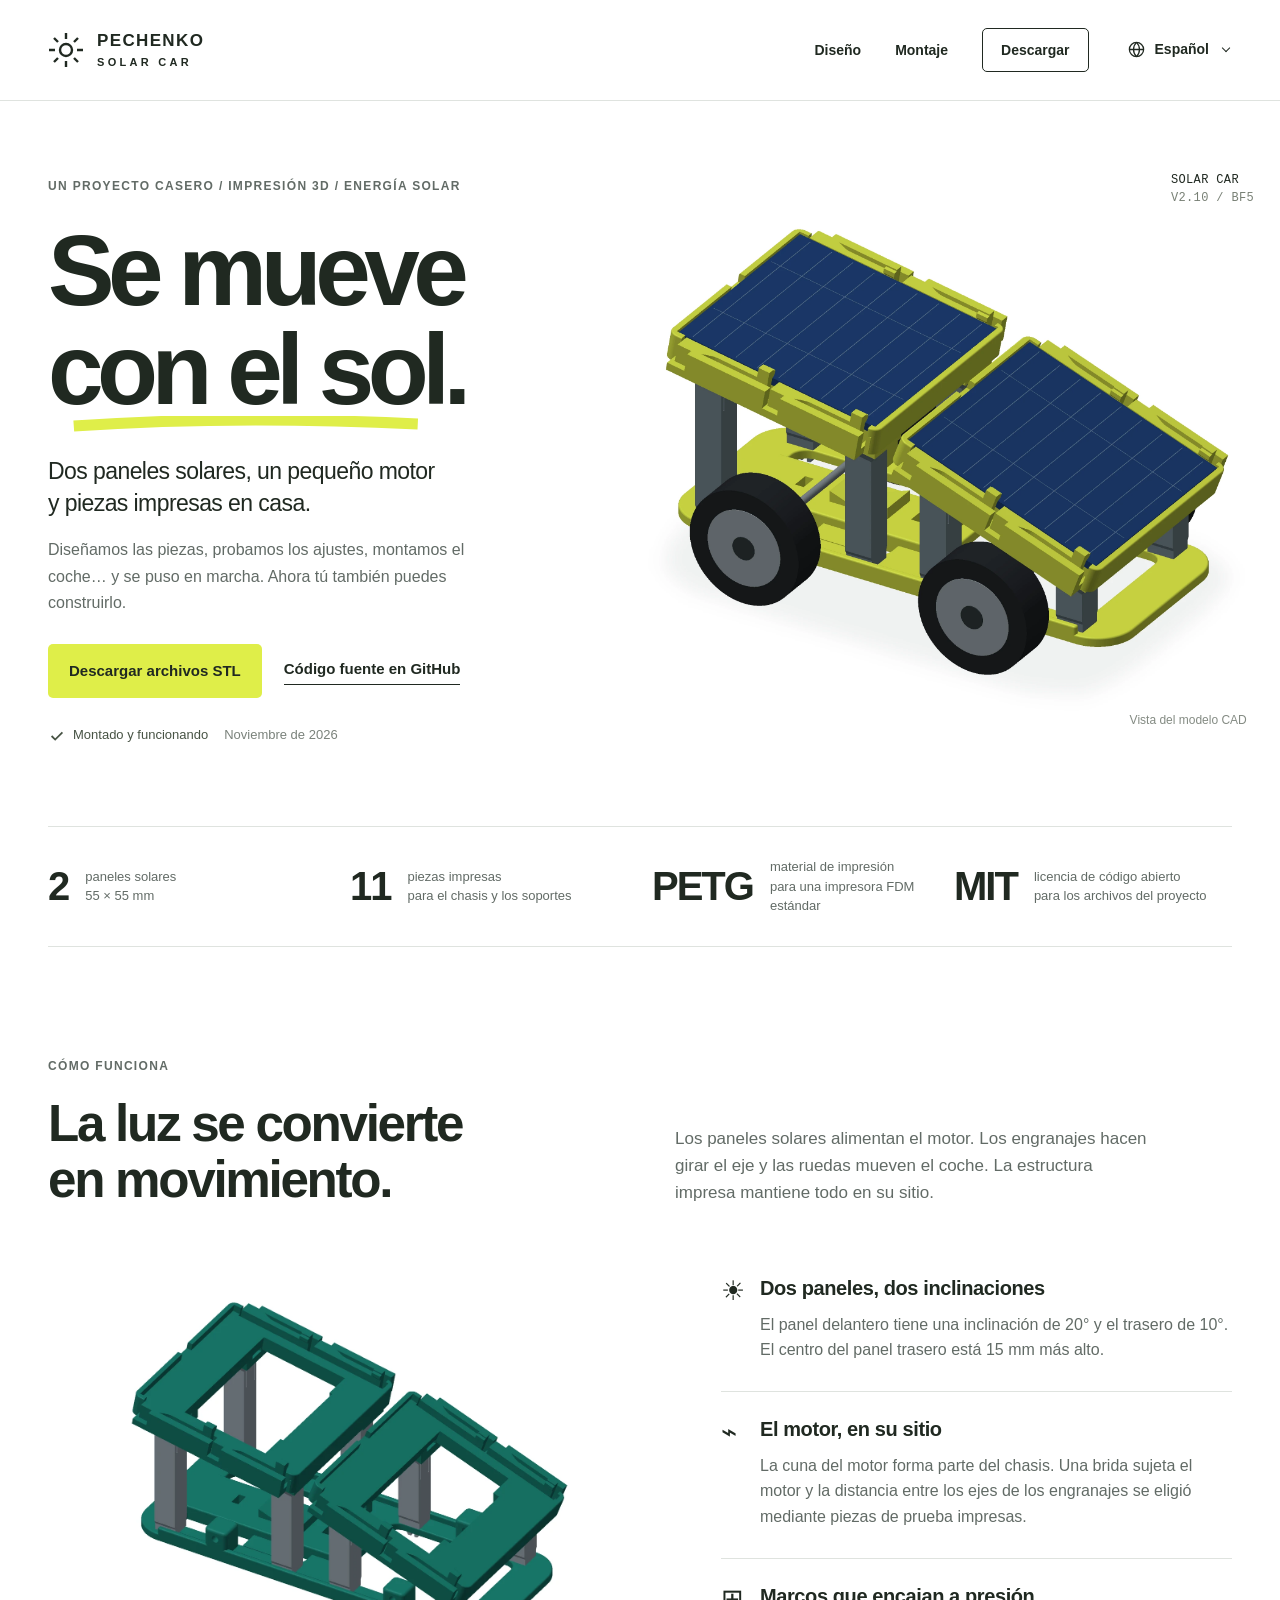
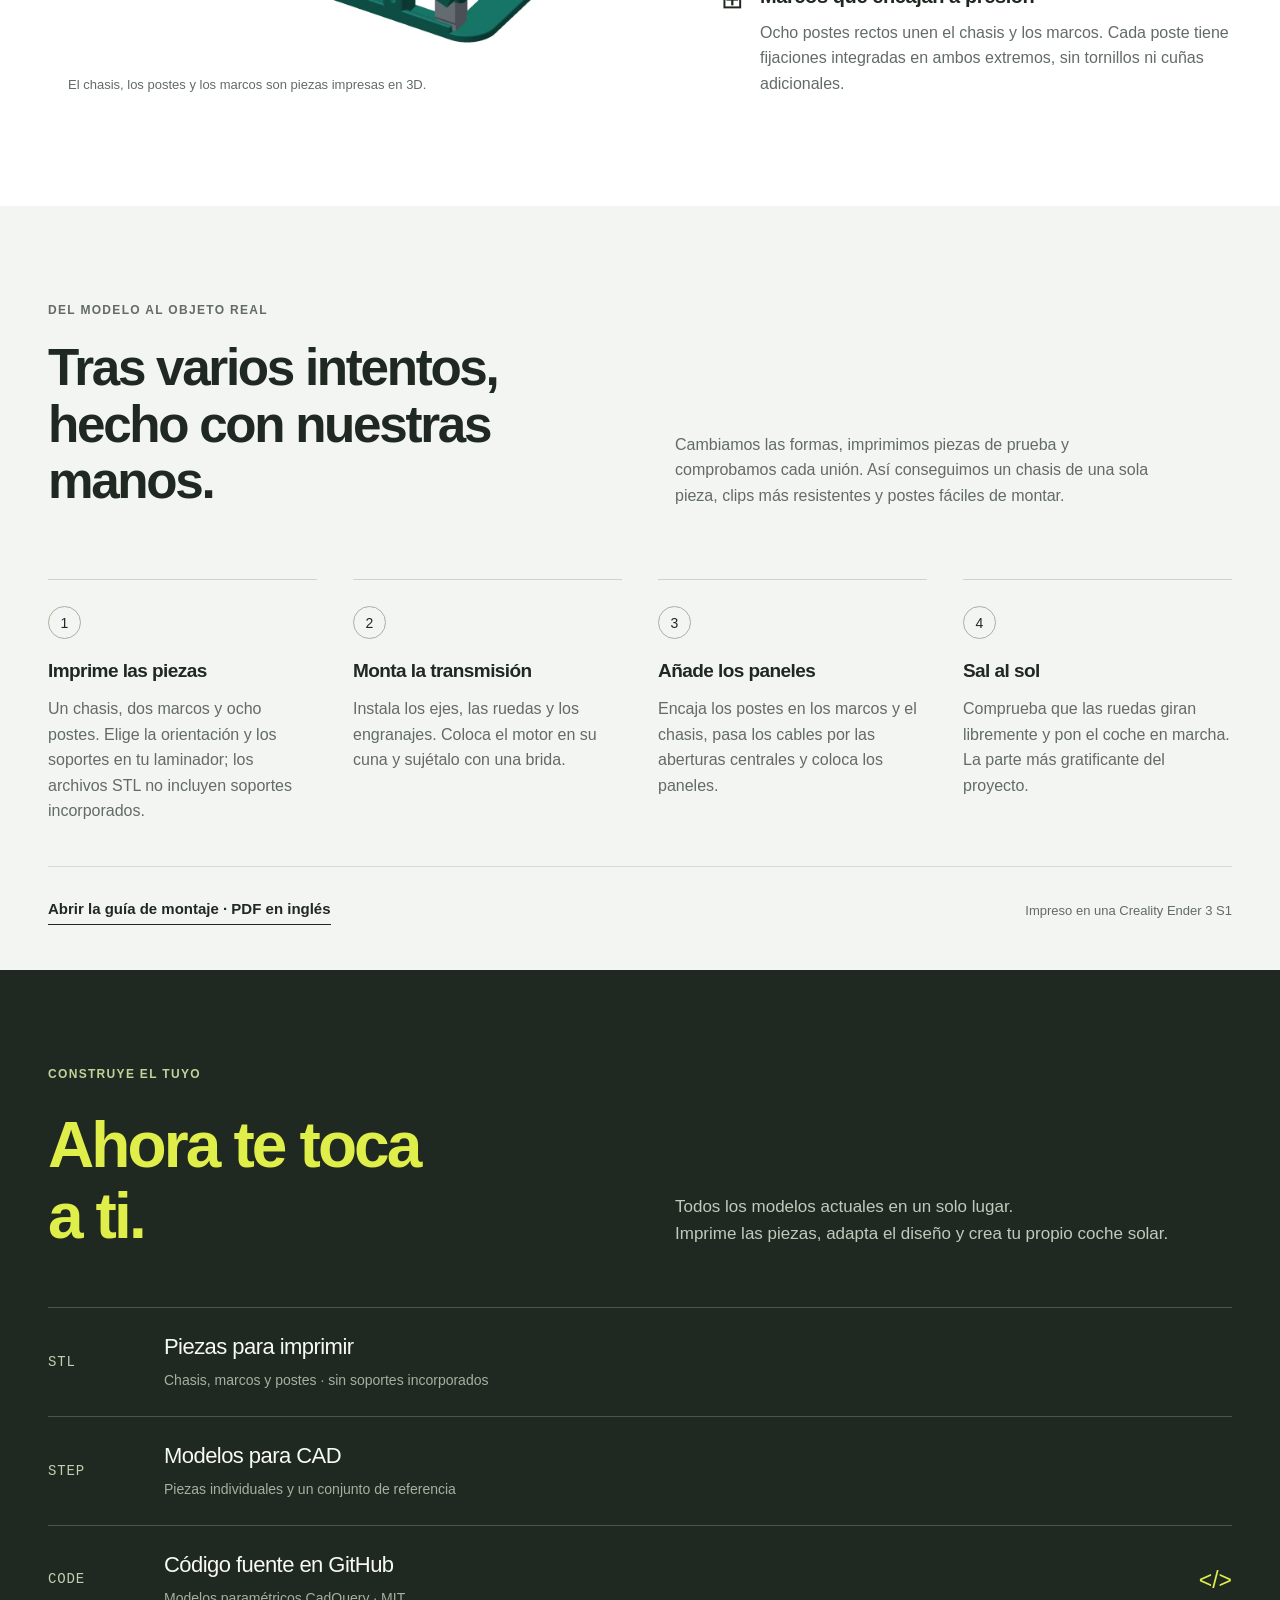
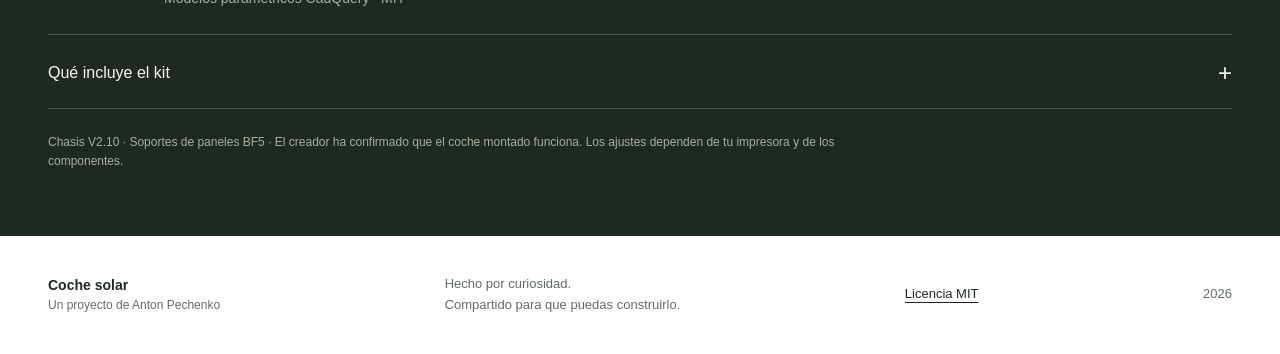
==== site/es/index.html @ bbdabcf7 "Add five website languages with English as the default" ====
<!doctype html>
<!-- Generated by scripts/build_site.py. Edit web/template.html and web/locales/*.json. -->
<html lang="es" data-language="es" data-home="../">
<head>
<meta charset="utf-8"><meta name="viewport" content="width=device-width,initial-scale=1">
<meta name="theme-color" content="#dfee49">
<title>Coche solar — imprime, monta y ponlo en marcha</title>
<meta name="description" content="Un pequeño coche solar, montado y en funcionamiento. Un proyecto de Anton Pechenko: modelos 3D, archivos STL, código fuente CadQuery y guía de montaje, con licencia MIT.">
<link rel="canonical" href="https://solar-car.pechenko.org/es/">
<link rel="alternate" hreflang="en" href="https://solar-car.pechenko.org/">
<link rel="alternate" hreflang="ru" href="https://solar-car.pechenko.org/ru/">
<link rel="alternate" hreflang="zh-Hans" href="https://solar-car.pechenko.org/zh/">
<link rel="alternate" hreflang="fr" href="https://solar-car.pechenko.org/fr/">
<link rel="alternate" hreflang="es" href="https://solar-car.pechenko.org/es/">
<link rel="alternate" hreflang="x-default" href="https://solar-car.pechenko.org/">
<meta property="og:type" content="website"><meta property="og:locale" content="es_ES">
<meta property="og:title" content="Coche solar. Se mueve con el sol.">
<meta property="og:description" content="De una idea a un coche que funciona. Imprime las piezas, móntalas y construye el tuyo.">
<meta property="og:url" content="https://solar-car.pechenko.org/es/"><meta property="og:image" content="https://solar-car.pechenko.org/solar-car-assets/car-share.jpg">
<link rel="icon" type="image/svg+xml" href="../solar-car-assets/favicon.svg">
<link rel="stylesheet" href="../solar-car-assets/style.css">
<script src="../solar-car-assets/config.js" defer></script><script src="../solar-car-assets/app.js" defer></script>
</head>
<body>
<a class="skip" href="#main">Ir al contenido</a>
<header class="header"><div class="wrap nav">
  <a class="brand" href="#" aria-label="Coche solar — inicio"><svg aria-hidden="true" viewBox="0 0 36 36"><circle cx="18" cy="18" r="6"/><path d="M18 1v6m0 22v6M1 18h6m22 0h6M6 6l4 4m16 16 4 4M6 30l4-4M26 10l4-4"/></svg><span>PECHENKO<span class="brand-sub">SOLAR CAR</span></span></a>
  <div class="nav-tools">
    <nav aria-label="Navegación principal"><a href="#design">Diseño</a><a href="#build">Montaje</a><a href="#downloads" class="nav-download">Descargar</a></nav>
    <details class="language-picker">
      <summary aria-label="Elegir idioma: Español"><svg viewBox="0 0 24 24" aria-hidden="true"><circle cx="12" cy="12" r="9"/><path d="M3 12h18M12 3c-5 5-5 13 0 18M12 3c5 5 5 13 0 18"/></svg><span>Español</span><span class="language-chevron" aria-hidden="true"></span></summary>
      <ul aria-label="Elegir idioma"><li><a href="../" data-language-choice="en" lang="en" hreflang="en">English</a></li>
<li><a href="../ru/" data-language-choice="ru" lang="ru" hreflang="ru">Русский</a></li>
<li><a href="../zh/" data-language-choice="zh" lang="zh-Hans" hreflang="zh-Hans">简体中文</a></li>
<li><a href="../fr/" data-language-choice="fr" lang="fr" hreflang="fr">Français</a></li>
<li><a href="../es/" data-language-choice="es" lang="es" hreflang="es" aria-current="page">Español</a></li></ul>
    </details>
  </div>
</div></header>
<main id="main">
<section class="hero wrap" aria-labelledby="hero-title">
  <div class="hero-copy">
    <p class="eyebrow">Un proyecto casero / Impresión 3D / Energía solar</p>
    <h1 id="hero-title">Se mueve<br><span class="sun-word">con el sol<svg viewBox="0 0 350 16" aria-hidden="true"><path d="M3 10Q160-1 347 8"/></svg></span>.</h1>
    <p class="lead">Dos paneles solares, un pequeño motor<br>y piezas impresas en casa.</p><p class="hero-note">Diseñamos las piezas, probamos los ajustes, montamos el coche… y se puso en marcha. Ahora tú también puedes construirlo.</p>
    <div class="hero-actions"><a class="button primary" href="#downloads">Descargar archivos STL</a><a class="text-link" data-source-link href="https://github.com/parilo/solar_car" target="_blank" rel="noopener">Código fuente en GitHub</a></div>
    <p class="built"><svg aria-hidden="true" viewBox="0 0 20 20"><path d="m4 10 4 4 8-8"/></svg>Montado y funcionando <span>Noviembre de 2026</span></p>
  </div>
  <figure class="hero-visual"><div class="model-tag">SOLAR CAR <span>V2.10 / BF5</span></div><img src="../solar-car-assets/car-hero.webp" alt="Modelo CAD del coche solar: dos paneles inclinados sobre un chasis de cuatro ruedas" width="2400" height="1700" fetchpriority="high"><figcaption>Vista del modelo CAD</figcaption></figure>
</section>
<div class="stats wrap" aria-label="El proyecto en cifras">
  <div><strong>2</strong><span>paneles solares<br>55 × 55 mm</span></div><div><strong>11</strong><span>piezas impresas<br>para el chasis y los soportes</span></div><div><strong>PETG</strong><span>material de impresión<br>para una impresora FDM estándar</span></div><div><strong>MIT</strong><span>licencia de código abierto<br>para los archivos del proyecto</span></div>
</div>
<section class="section wrap design" id="design" aria-labelledby="design-title">
  <div class="section-head"><p class="eyebrow">Cómo funciona</p><h2 id="design-title">La luz se convierte<br>en movimiento.</h2><p>Los paneles solares alimentan el motor. Los engranajes hacen girar el eje y las ruedas mueven el coche. La estructura impresa mantiene todo en su sitio.</p></div>
  <div class="design-grid">
    <figure class="construction"><img src="../solar-car-assets/mounts.webp" width="1500" height="1000" loading="lazy" alt="Chasis y dos marcos sin paneles solares, con los ocho postes rectos a la vista"><figcaption>El chasis, los postes y los marcos son piezas impresas en 3D.</figcaption></figure>
    <div class="design-notes">
      <article><span class="note-mark" aria-hidden="true">☀</span><h3>Dos paneles, dos inclinaciones</h3><p>El panel delantero tiene una inclinación de 20° y el trasero de 10°. El centro del panel trasero está 15 mm más alto.</p></article>
      <article><span class="note-mark" aria-hidden="true">⌁</span><h3>El motor, en su sitio</h3><p>La cuna del motor forma parte del chasis. Una brida sujeta el motor y la distancia entre los ejes de los engranajes se eligió mediante piezas de prueba impresas.</p></article>
      <article><span class="note-mark" aria-hidden="true">⊞</span><h3>Marcos que encajan a presión</h3><p>Ocho postes rectos unen el chasis y los marcos. Cada poste tiene fijaciones integradas en ambos extremos, sin tornillos ni cuñas adicionales.</p></article>
    </div>
  </div>
</section>
<section class="journey" id="build" aria-labelledby="build-title"><div class="wrap">
  <div class="journey-head"><div><p class="eyebrow">Del modelo al objeto real</p><h2 id="build-title">Tras varios intentos,<br>hecho con nuestras manos.</h2></div><p>Cambiamos las formas, imprimimos piezas de prueba y comprobamos cada unión. Así conseguimos un chasis de una sola pieza, clips más resistentes y postes fáciles de montar.</p></div>
  <ol class="steps">
    <li><h3>Imprime las piezas</h3><p>Un chasis, dos marcos y ocho postes. Elige la orientación y los soportes en tu laminador; los archivos STL no incluyen soportes incorporados.</p></li><li><h3>Monta la transmisión</h3><p>Instala los ejes, las ruedas y los engranajes. Coloca el motor en su cuna y sujétalo con una brida.</p></li><li><h3>Añade los paneles</h3><p>Encaja los postes en los marcos y el chasis, pasa los cables por las aberturas centrales y coloca los paneles.</p></li><li><h3>Sal al sol</h3><p>Comprueba que las ruedas giran libremente y pon el coche en marcha. La parte más gratificante del proyecto.</p></li>
  </ol>
  <div class="build-bottom"><a class="text-link" href="../downloads/solar-car-assembly.en.pdf" target="_blank" rel="noopener">Abrir la guía de montaje · PDF en inglés</a><span>Impreso en una Creality Ender 3 S1</span></div>
</div></section>
<section class="section wrap video-section" id="video" hidden aria-labelledby="video-title">
  <div class="section-head"><p class="eyebrow">En acción</p><h2 id="video-title">Mira cómo se mueve.</h2><p>El coche real, montado y en funcionamiento.</p></div>
  <div id="video-container" class="video-container" data-poster="../solar-car-assets/car-hero.webp" data-play-label="Ver el coche en marcha" data-load-label="Cargar el vídeo del coche en el reproductor de YouTube" data-iframe-title="Coche solar — demostración"></div>
  <p class="video-note">El reproductor de YouTube solo se carga después de hacer clic. <a id="youtube-link" href="https://www.youtube.com/" target="_blank" rel="noopener">Ver en YouTube</a></p>
</section>
<section class="download-section" id="downloads" aria-labelledby="download-title"><div class="wrap">
  <div class="download-top"><div><p class="eyebrow">Construye el tuyo</p><h2 id="download-title">Ahora te toca<br>a ti.</h2></div><p>Todos los modelos actuales en un solo lugar.<br>Imprime las piezas, adapta el diseño y crea tu propio coche solar.</p></div>
  <div class="download-links">
    <a class="download-item" href="../downloads/solar-car-stl.zip" download><span class="file-type">STL</span><span><strong>Piezas para imprimir</strong><small>Chasis, marcos y postes · sin soportes incorporados</small></span></a>
    <a class="download-item" href="../downloads/solar-car-step.zip" download><span class="file-type">STEP</span><span><strong>Modelos para CAD</strong><small>Piezas individuales y un conjunto de referencia</small></span></a>
    <a class="download-item" data-source-link href="https://github.com/parilo/solar_car" target="_blank" rel="noopener"><span class="file-type">CODE</span><span><strong>Código fuente en GitHub</strong><small>Modelos paramétricos CadQuery · MIT</small></span><span class="code-icon" aria-hidden="true">&lt;/&gt;</span></a>
  </div>
  <details class="parts"><summary>Qué incluye el kit</summary><div class="parts-content">
    <div class="table-scroll"><table><caption>11 piezas impresas en total</caption>
      <thead><tr><th scope="col">Pieza</th><th scope="col">Archivo</th><th scope="col">Cantidad</th></tr></thead>
      <tbody>
        <tr><td>Chasis con cuna para el motor</td><td>solar-car-chassis-v2_10.stl</td><td>1</td></tr>
        <tr><td>Marco delantero</td><td>solar-car-bf5-F-frame.stl</td><td>1</td></tr>
        <tr><td>Marco trasero</td><td>solar-car-bf5-R-frame.stl</td><td>1</td></tr>
        <tr><td>Postes delanteros F1 / F2</td><td>solar-car-bf5-F1-post.stl / F2-post.stl</td><td>2 de cada tipo</td></tr>
        <tr><td>Postes traseros R1 / R2</td><td>solar-car-bf5-R1-post.stl / R2-post.stl</td><td>2 de cada tipo</td></tr>
      </tbody>
    </table></div>
    <p>También necesitarás dos paneles solares de 55 × 55 × 2 mm, un motor de 24 mm de diámetro, ruedas de 30 mm de diámetro, ejes de 2 mm de diámetro, engranajes, cables y una brida. Estos componentes no se imprimen; reutilizamos los del coche original.</p><p>El archivo también incluye disposiciones de impresión que agrupan los marcos y los postes. Elige estas disposiciones o los archivos individuales para evitar duplicados. Todas las medidas están en milímetros; imprime a escala 100 %.</p>
  </div></details>
  <p class="release-note">Chasis V2.10 · Soportes de paneles BF5 · El creador ha confirmado que el coche montado funciona. Los ajustes dependen de tu impresora y de los componentes.</p>
</div></section>
</main>
<footer class="wrap footer"><span>Coche solar<span class="footer-sub">Un proyecto de Anton Pechenko</span></span><p>Hecho por curiosidad.<br>Compartido para que puedas construirlo.</p><a href="../downloads/LICENSE.txt">Licencia MIT</a><span class="year">2026</span></footer>
</body></html>
---- site/solar-car-assets/style.css ----
:root{--ink:#202921;--muted:#626b66;--lime:#dfee49;--line:#dfe3df;--pale:#f3f5f2;--max:1240px}*{box-sizing:border-box}html{scroll-behavior:smooth;scroll-padding-top:100px}body{margin:0;color:var(--ink);background:#fff;font:17px/1.6 Arial,Helvetica,sans-serif}a{color:inherit;text-decoration:none}button{font:inherit}img{display:block;max-width:100%;height:auto}svg{display:block}button,a,summary{-webkit-tap-highlight-color:transparent}a:focus-visible,button:focus-visible,summary:focus-visible{outline:3px solid #708b06;outline-offset:6px}.wrap{width:min(var(--max),calc(100% - 96px));margin-inline:auto}.skip{position:fixed;top:-100px;left:20px;background:var(--lime);padding:10px 20px;z-index:20}.skip:focus{top:15px}.header{background:#ffffffed;border-bottom:1px solid var(--line);position:relative;z-index:5}.nav{min-height:100px;display:flex;align-items:center;justify-content:space-between;gap:28px}.brand{display:flex;align-items:center;gap:13px;font-size:17px;font-weight:800;line-height:1.2;letter-spacing:.08em}.brand svg{height:36px;width:36px;stroke:currentColor;stroke-width:2.4;fill:none}.brand-sub{display:block;font-size:11px;letter-spacing:.3em;margin-top:5px}.nav nav{display:flex;gap:34px;align-items:center;font-size:15px;font-weight:600}.nav nav a:hover{text-decoration:underline;text-underline-offset:5px}.nav-download{border:1px solid var(--ink);border-radius:5px;padding:10px 18px}.hero{position:relative;display:grid;grid-template-columns:1fr 1.1fr;align-items:center;gap:0;padding-block:76px 80px;min-height:700px}.hero-copy{position:relative;z-index:1}.eyebrow{font-size:12px;font-weight:700;letter-spacing:.11em;text-transform:uppercase;margin:0 0 26px;color:var(--muted)}h1,h2,h3,p,figure{margin-top:0}h1{font-size:clamp(66px,7.8vw,112px);line-height:.99;letter-spacing:-.065em;margin:0 0 35px;font-weight:750}.sun-word{position:relative;white-space:nowrap}.sun-word svg{position:absolute;bottom:-7px;left:0;width:100%;height:16px;stroke:var(--lime);stroke-width:11;fill:none;z-index:-1}.lead{font-size:23px;line-height:1.4;letter-spacing:-.025em;margin-bottom:18px}.hero-note{max-width:425px;font-size:16px;line-height:1.65;color:var(--muted);margin-bottom:28px}.hero-actions{display:flex;gap:22px;align-items:center;flex-wrap:wrap}.button{display:inline-block;font-size:15px;font-weight:700;padding:15px 21px;border-radius:5px;transition:background .15s,transform .15s}.primary{background:var(--lime)}.primary:hover{background:#d1e431;transform:translateY(-2px)}.text-link{font-size:15px;font-weight:600;border-bottom:1px solid currentColor;padding-bottom:3px}.text-link:hover{color:#527004}.built{font-size:13px;display:flex;align-items:center;gap:7px;margin:27px 0 0;color:#475344}.built svg{width:18px;height:18px;stroke:currentColor;fill:none;stroke-width:2}.built span{color:#7a827b;margin-left:9px}.hero-visual{width:118%;margin:0 0 0 -5%;position:relative;align-self:center}.hero-visual img{width:100%}.model-tag{position:absolute;right:8%;top:-22px;font:12px/1.5 monospace;letter-spacing:.03em}.model-tag span{display:block;color:#788075}.hero-visual figcaption{text-align:right;margin:0 9% 0 0;font-size:12px;color:#848b83}.stats{display:grid;grid-template-columns:repeat(4,1fr);border-top:1px solid var(--line);border-bottom:1px solid var(--line);padding-block:30px;gap:24px}.stats>div{display:flex;align-items:center;gap:17px}.stats strong{font-size:40px;line-height:1;letter-spacing:-.05em;font-weight:600}.stats span{font-size:13px;line-height:1.5;color:var(--muted)}.section{padding-block:110px}.section-head{display:grid;grid-template-columns:1fr 1fr;column-gap:70px}.section-head .eyebrow{grid-column:1/-1;margin-bottom:20px}h2{font-size:clamp(35px,4vw,54px);line-height:1.1;letter-spacing:-.045em;font-weight:600;margin-bottom:28px}.section-head>p:last-child{color:var(--muted);max-width:480px;align-self:end;margin-bottom:30px}.design-grid{display:grid;grid-template-columns:1.18fr 1fr;gap:70px;align-items:center;margin-top:38px}.construction{margin:0;align-self:center}.construction figcaption{font-size:13px;color:var(--muted);margin:5px 0 0 20px}.design-notes article{position:relative;padding:0 0 28px 39px;margin-bottom:24px;border-bottom:1px solid var(--line)}.design-notes article:last-child{border-bottom:0;margin-bottom:0;padding-bottom:0}.note-mark{position:absolute;left:0;top:-5px;font-size:27px;font-weight:400}.design-notes h3{font-size:20px;line-height:1.35;letter-spacing:-.02em;margin-bottom:10px}.design-notes p{font-size:16px;color:var(--muted);margin-bottom:0}.journey{background:var(--pale);padding:95px 0 45px}.journey-head{display:grid;grid-template-columns:1fr 1fr;gap:70px}.journey-head>p{color:var(--muted);max-width:480px;align-self:end;margin-bottom:29px}.journey .eyebrow{margin-bottom:20px}.steps{display:grid;grid-template-columns:repeat(4,1fr);gap:36px;list-style:none;counter-reset:steps;padding:0;margin:42px 0}.steps li{counter-increment:steps;border-top:1px solid #cdd4ca;padding-top:26px}.steps li:before{content:counter(steps);display:inline-grid;place-items:center;width:31px;height:31px;border:1px solid #a8b19f;border-radius:50%;font-size:14px;margin-bottom:20px}.steps h3{font-size:19px;line-height:1.3;letter-spacing:-.03em;margin-bottom:12px}.steps p{font-size:15px;color:var(--muted);margin-bottom:0}.build-bottom{display:flex;justify-content:space-between;align-items:center;gap:25px;border-top:1px solid #d6dcd2;padding-top:30px}.build-bottom>span{font-size:13px;color:var(--muted)}.video-container{aspect-ratio:16/9;background:#eef1e9;border-radius:8px;overflow:hidden;position:relative;margin-top:20px}.video-container iframe{border:0;width:100%;height:100%;display:block}.video-load{width:100%;height:100%;border:0;background:#eef1e9;cursor:pointer;display:grid;place-content:center;gap:15px;color:var(--ink);font-weight:600}.video-load img{position:absolute;inset:0;width:100%;height:100%;object-fit:cover;opacity:.3}.video-load span{position:relative;background:var(--lime);padding:18px 30px;border-radius:5px}.video-note{font-size:13px;color:var(--muted);margin-top:15px}.video-note a{text-decoration:underline}.download-section{padding:95px 0 65px;background:var(--ink);color:#f7f9f3}.download-section .eyebrow{color:#c3d19a}.download-top{display:grid;grid-template-columns:1fr 1fr;gap:70px}.download-top h2{font-size:clamp(46px,5vw,68px);color:var(--lime)}.download-top>p{color:#c2c9bc;align-self:end;margin-bottom:32px}.download-links{display:grid;grid-template-columns:1fr;gap:0;margin:28px 0 25px}.download-item{display:grid;grid-template-columns:90px 1fr 50px;align-items:center;gap:26px;border-top:1px solid #4c5548;padding:25px 0;transition:color .15s}.download-item:last-child{border-bottom:1px solid #4c5548}.download-item:hover{color:var(--lime)}.file-type{font:14px/1.5 monospace;color:#c4cdaf;letter-spacing:.06em}.download-item strong{display:block;font-size:22px;font-weight:500;line-height:1.3;letter-spacing:-.025em}.download-item small{display:block;color:#a7b09e;margin-top:7px;font-size:14px}.download-icon{display:none}.code-icon{font-size:23px;color:var(--lime);text-align:right}.parts{border-bottom:1px solid #4c5548;padding:0 0 22px}.parts summary{font-size:16px;cursor:pointer;list-style:none;display:flex;align-items:center;justify-content:space-between}.parts summary::-webkit-details-marker{display:none}.parts summary:after{content:'+';font-size:24px;line-height:1}.parts[open] summary:after{content:'−'}.parts-content{padding-top:25px;color:#c5cebb;font-size:15px}.parts-content p{max-width:900px;margin-top:20px}.table-scroll{overflow-x:auto}table{border-collapse:collapse;text-align:left;width:100%;font-size:14px}caption{text-align:left;font-weight:600;margin-bottom:14px}td,th{padding:12px 15px 12px 0;border-bottom:1px solid #4c5548}th{font-weight:600;color:#f2f6ea}td:nth-child(2){font:12px/1.5 monospace}.release-note{font-size:12px;color:#a7b09e;max-width:840px;margin:24px 0 0}.footer{display:flex;align-items:center;justify-content:space-between;gap:24px;padding-block:38px;font-size:14px}.footer>span:first-child{font-weight:700;line-height:1.6}.footer-sub{display:block;color:var(--muted);font-weight:400;font-size:12px}.footer p{font-size:13px;color:var(--muted);margin:0}.footer>a{text-decoration:underline;text-underline-offset:4px;font-size:13px}.year{font-size:13px;color:var(--muted)}[hidden]{display:none!important}@media(min-width:1550px){.hero-visual{width:122%;margin-left:-4%}}@media(max-width:1100px){.wrap{width:calc(100% - 64px)}.hero{grid-template-columns:1fr 1fr;min-height:640px;padding-block:60px}.hero-visual{width:112%;margin-left:-4%}.hero .eyebrow{font-size:10px;max-width:300px}.hero h1{font-size:83px}.hero-actions{gap:17px}.hero .lead{font-size:21px}.stats strong{font-size:31px}.stats span{font-size:12px}.stats>div{gap:10px}.design-grid{gap:30px}.steps{gap:23px}.section-head,.journey-head,.download-top{gap:40px}}@media(max-width:760px){html{scroll-padding-top:30px}.wrap{width:calc(100% - 40px)}.nav{min-height:81px;gap:15px}.brand{font-size:14px;gap:9px}.brand svg{width:27px;height:27px}.brand-sub{font-size:9px}.nav nav{gap:12px;font-size:13px}.nav nav>a:first-child,.nav nav>a:nth-child(2){display:none}.nav-download{padding:8px 10px}.hero{grid-template-columns:1fr;padding-block:42px 30px;min-height:auto}.hero .eyebrow{font-size:10px;max-width:none;margin-bottom:25px}.hero h1{font-size:clamp(62px,16vw,96px);margin-bottom:28px}.hero .lead{font-size:21px}.hero-note{font-size:15px;max-width:470px}.hero-actions{gap:20px}.button{font-size:14px;padding:14px 17px}.text-link{font-size:14px}.built{font-size:12px;flex-wrap:wrap;gap:6px}.built span{margin-left:4px}.hero-visual{width:100%;margin:58px 0 0}.hero-visual .model-tag{top:-22px;right:4px;font-size:10px}.hero-visual figcaption{font-size:11px;margin-right:0}.stats{grid-template-columns:1fr 1fr;padding-block:26px;gap:27px 20px}.stats strong{font-size:32px;min-width:46px}.stats span{font-size:12px}.section{padding-block:65px}.section-head,.journey-head,.download-top{grid-template-columns:1fr;gap:0}.section-head>p:last-child{margin:0;font-size:16px}.eyebrow{font-size:11px!important;margin-bottom:18px!important}h2{font-size:39px;margin-bottom:23px}.design-grid{grid-template-columns:1fr;gap:35px;margin-top:30px}.construction figcaption{margin-left:0;font-size:12px}.design-notes article{padding-left:35px;margin-bottom:22px;padding-bottom:22px}.design-notes h3{font-size:20px}.design-notes p{font-size:15px}.journey{padding:65px 0 35px}.journey-head>p{font-size:16px;margin:0}.steps{grid-template-columns:1fr 1fr;gap:32px 24px;margin-block:33px}.steps p{font-size:14px}.steps h3{font-size:18px}.steps li{padding-top:22px}.steps li:before{margin-bottom:17px}.build-bottom{align-items:flex-start;flex-direction:column;gap:16px}.download-section{padding:65px 0 40px}.download-top h2{font-size:49px}.download-top>p{font-size:16px;margin:0}.download-links{margin-top:29px}.download-item{grid-template-columns:48px 1fr;gap:14px;padding:23px 0}.download-item strong{font-size:20px}.download-item small{font-size:13px}.file-type{font-size:12px}.code-icon{display:none}.parts summary{font-size:15px}.parts-content{font-size:14px}.release-note{font-size:12px}.footer{flex-wrap:wrap;padding-block:30px;gap:23px}.footer p{width:100%;order:3;font-size:12px}.footer .year{display:none}.desktop-break{display:none}}@media(prefers-reduced-motion:reduce){html{scroll-behavior:auto}*{transition:none!important}}

/* Keep primary reading and navigation comfortably sized on small screens. */
.hero-note,.steps p,.design-notes p,.parts-content,.journey-head>p{font-size:16px}.nav nav{font-size:14px}.download-item small{font-size:14px}td:nth-child(2){font-size:14px}
.sun-word{isolation:isolate}@media(max-width:760px){.hero-copy{display:contents}.hero .hero-visual{grid-row:3;margin:22px 0 25px}.hero .hero-visual .model-tag{top:-14px}.hero .hero-note{grid-row:6;margin-top:20px;margin-bottom:0}.hero .hero-actions{grid-row:5}.hero .built{margin-top:20px}}

/* A shared language switcher on every static language page. */
.nav-tools{display:flex;align-items:center;gap:28px;min-width:0}
.language-picker{position:relative;flex-shrink:0;font-size:14px;line-height:1.4}
.language-picker summary{list-style:none;display:flex;align-items:center;gap:9px;min-height:44px;padding:9px 0 9px 10px;cursor:pointer;font-weight:600}
.language-picker summary::-webkit-details-marker{display:none}
.language-picker summary svg{width:19px;height:19px;fill:none;stroke:currentColor;stroke-width:1.6}
.language-chevron{width:6px;height:6px;border-right:1.5px solid;border-bottom:1.5px solid;transform:rotate(45deg);margin:0 3px 4px 5px}
.language-picker[open] .language-chevron{transform:rotate(225deg);margin-bottom:0}
.language-picker ul{list-style:none;position:absolute;right:0;top:calc(100% + 10px);z-index:10;width:184px;padding:7px;margin:0;background:#fff;border:1px solid var(--line);border-radius:8px;box-shadow:0 10px 30px #20292114}
.language-picker li{margin:0}
.language-picker a{display:block;padding:12px;border-radius:4px;font-size:16px}
.language-picker a:hover,.language-picker a:focus-visible{background:var(--pale)}
.language-picker a[aria-current="page"]{background:var(--lime);font-weight:700}
.hero-copy,.hero-visual,.design-grid>*{min-width:0}
:lang(zh-Hans) h1,:lang(zh-Hans) h2,:lang(zh-Hans) h3{letter-spacing:-.025em;line-height:1.15}
:lang(zh-Hans) .eyebrow{letter-spacing:.06em}
@media(max-width:1100px){.nav-tools{gap:18px}.nav nav{gap:20px}}
@media(max-width:900px){.nav nav>a:first-child,.nav nav>a:nth-child(2){display:none}}
@media(max-width:760px){.nav nav{display:none}.nav-tools{gap:0}.language-picker summary{padding-left:0}.hero h1{font-size:clamp(54px,15vw,92px)}}
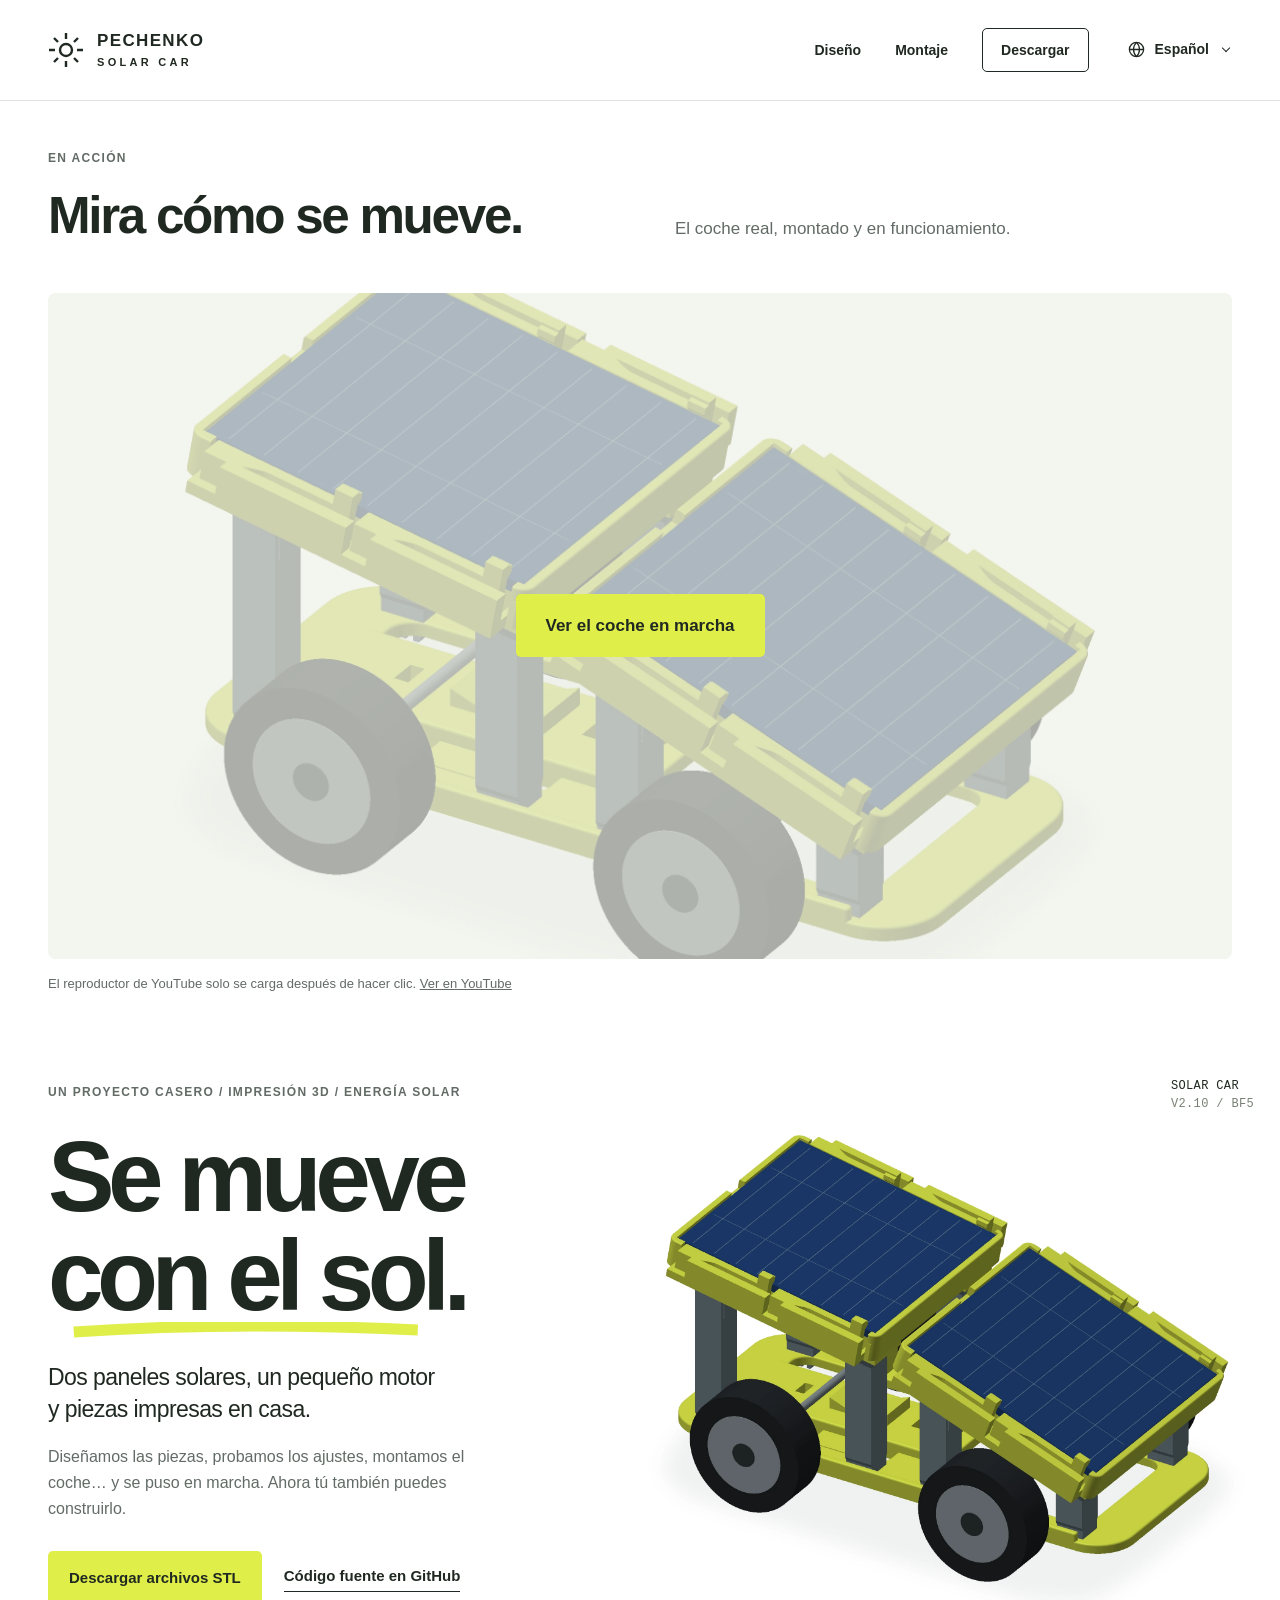
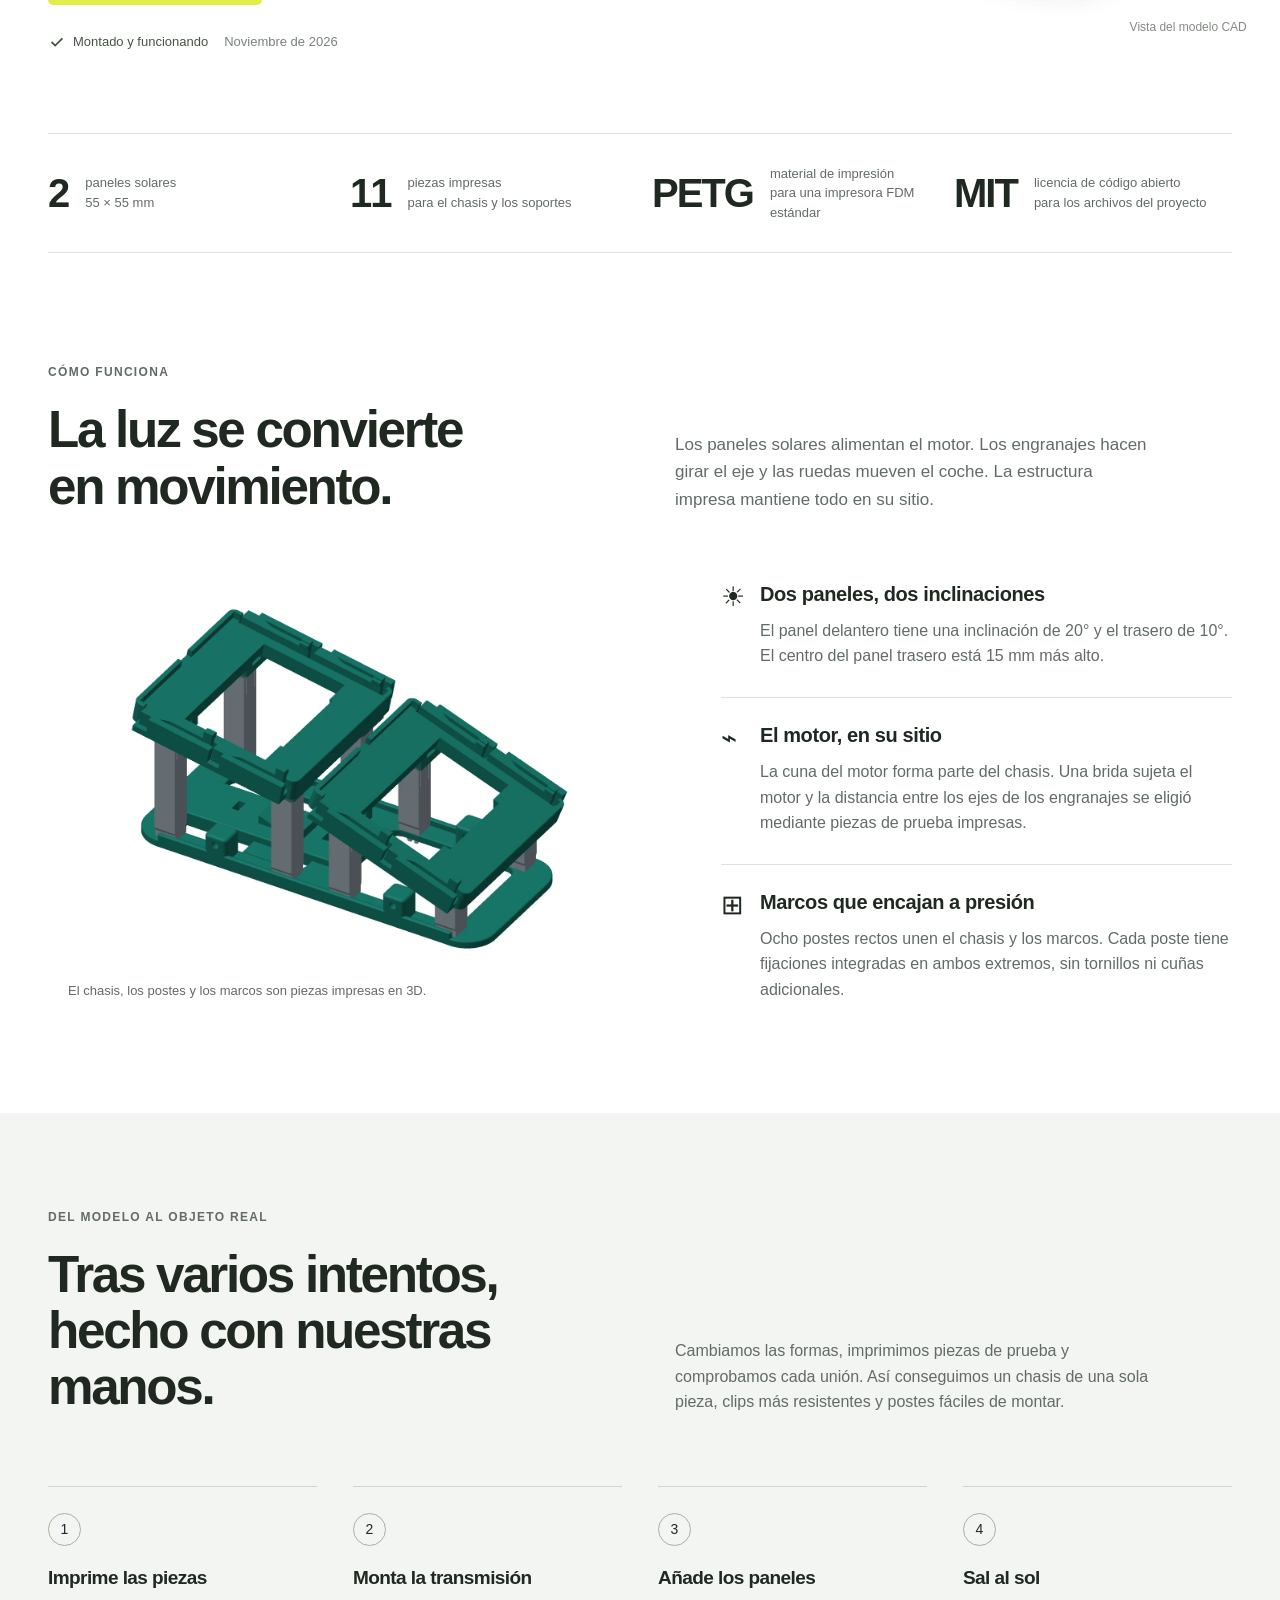
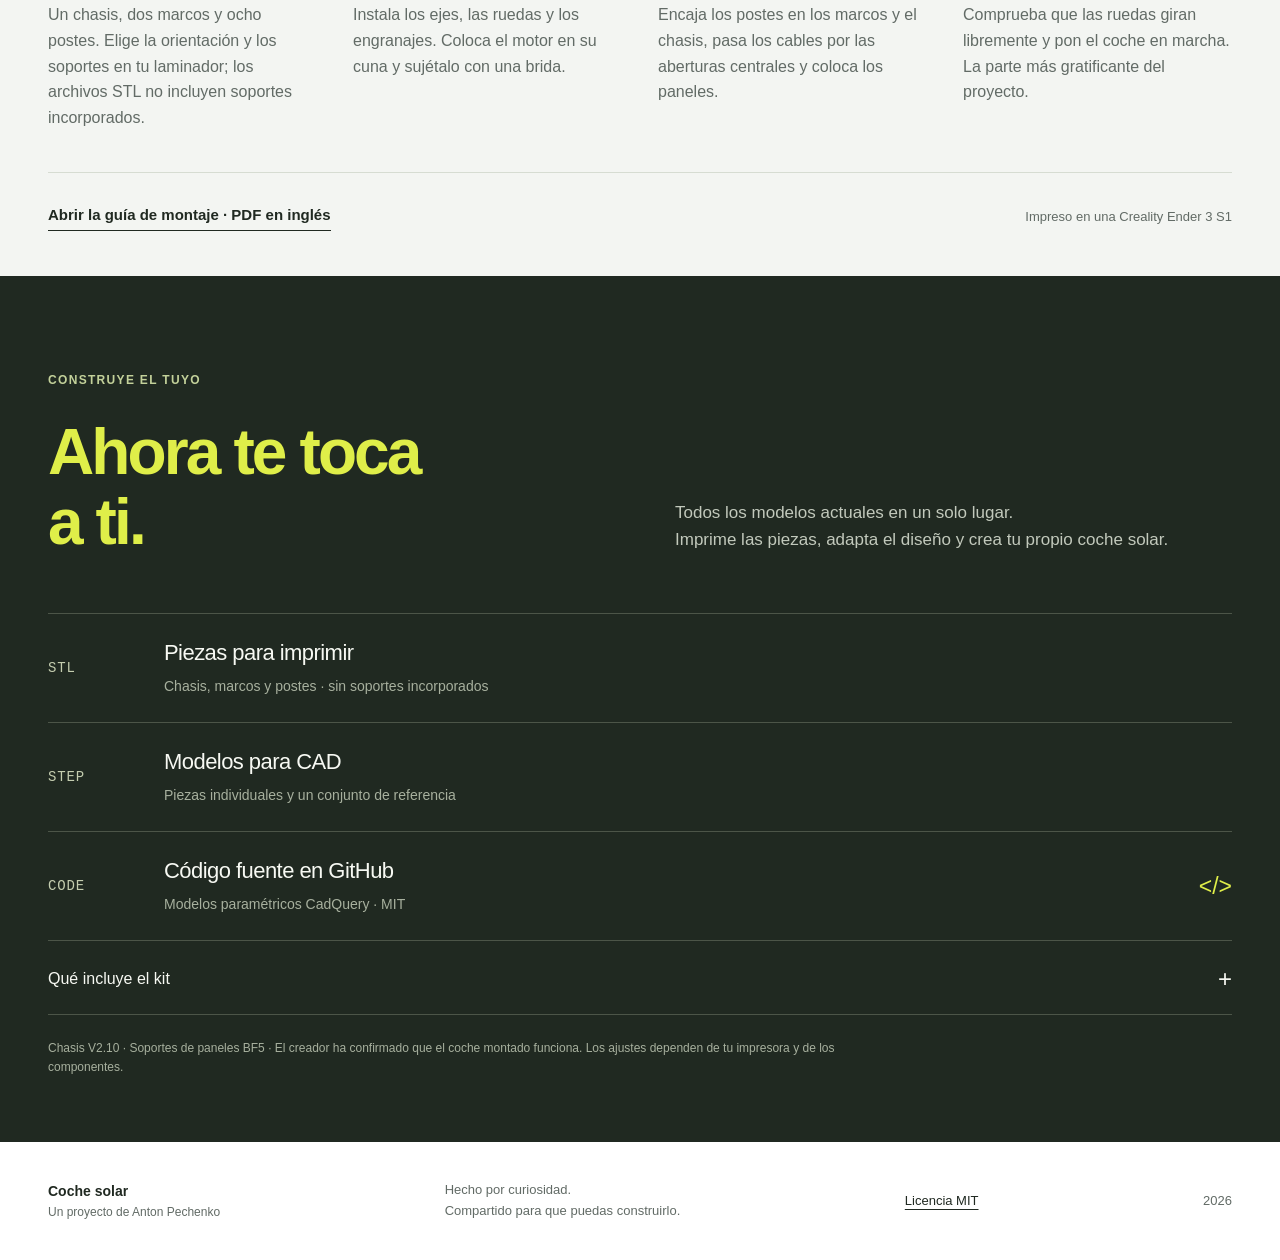
==== commit 7d3722db: "Move the driving video to the top of every language page" ====
--- a/site/es/index.html
+++ b/site/es/index.html
@@ -38,6 +38,11 @@
   </div>
 </div></header>
 <main id="main">
+<section class="section wrap video-section" id="video" hidden aria-labelledby="video-title">
+  <div class="section-head"><p class="eyebrow">En acción</p><h2 id="video-title">Mira cómo se mueve.</h2><p>El coche real, montado y en funcionamiento.</p></div>
+  <div id="video-container" class="video-container" data-poster="../solar-car-assets/car-hero.webp" data-play-label="Ver el coche en marcha" data-load-label="Cargar el vídeo del coche en el reproductor de YouTube" data-iframe-title="Coche solar — demostración"></div>
+  <p class="video-note">El reproductor de YouTube solo se carga después de hacer clic. <a id="youtube-link" href="https://www.youtube.com/" target="_blank" rel="noopener">Ver en YouTube</a></p>
+</section>
 <section class="hero wrap" aria-labelledby="hero-title">
   <div class="hero-copy">
     <p class="eyebrow">Un proyecto casero / Impresión 3D / Energía solar</p>
@@ -69,11 +74,6 @@
   </ol>
   <div class="build-bottom"><a class="text-link" href="../downloads/solar-car-assembly.en.pdf" target="_blank" rel="noopener">Abrir la guía de montaje · PDF en inglés</a><span>Impreso en una Creality Ender 3 S1</span></div>
 </div></section>
-<section class="section wrap video-section" id="video" hidden aria-labelledby="video-title">
-  <div class="section-head"><p class="eyebrow">En acción</p><h2 id="video-title">Mira cómo se mueve.</h2><p>El coche real, montado y en funcionamiento.</p></div>
-  <div id="video-container" class="video-container" data-poster="../solar-car-assets/car-hero.webp" data-play-label="Ver el coche en marcha" data-load-label="Cargar el vídeo del coche en el reproductor de YouTube" data-iframe-title="Coche solar — demostración"></div>
-  <p class="video-note">El reproductor de YouTube solo se carga después de hacer clic. <a id="youtube-link" href="https://www.youtube.com/" target="_blank" rel="noopener">Ver en YouTube</a></p>
-</section>
 <section class="download-section" id="downloads" aria-labelledby="download-title"><div class="wrap">
   <div class="download-top"><div><p class="eyebrow">Construye el tuyo</p><h2 id="download-title">Ahora te toca<br>a ti.</h2></div><p>Todos los modelos actuales en un solo lugar.<br>Imprime las piezas, adapta el diseño y crea tu propio coche solar.</p></div>
   <div class="download-links">
--- a/site/solar-car-assets/style.css
+++ b/site/solar-car-assets/style.css
@@ -5,6 +5,8 @@
 .sun-word{isolation:isolate}@media(max-width:760px){.hero-copy{display:contents}.hero .hero-visual{grid-row:3;margin:22px 0 25px}.hero .hero-visual .model-tag{top:-14px}.hero .hero-note{grid-row:6;margin-top:20px;margin-bottom:0}.hero .hero-actions{grid-row:5}.hero .built{margin-top:20px}}
 
 /* A shared language switcher on every static language page. */
+.video-section:first-child{padding-block:48px 0}
+@media(max-width:760px){.video-section:first-child{padding-block:32px 0}}
 .nav-tools{display:flex;align-items:center;gap:28px;min-width:0}
 .language-picker{position:relative;flex-shrink:0;font-size:14px;line-height:1.4}
 .language-picker summary{list-style:none;display:flex;align-items:center;gap:9px;min-height:44px;padding:9px 0 9px 10px;cursor:pointer;font-weight:600}
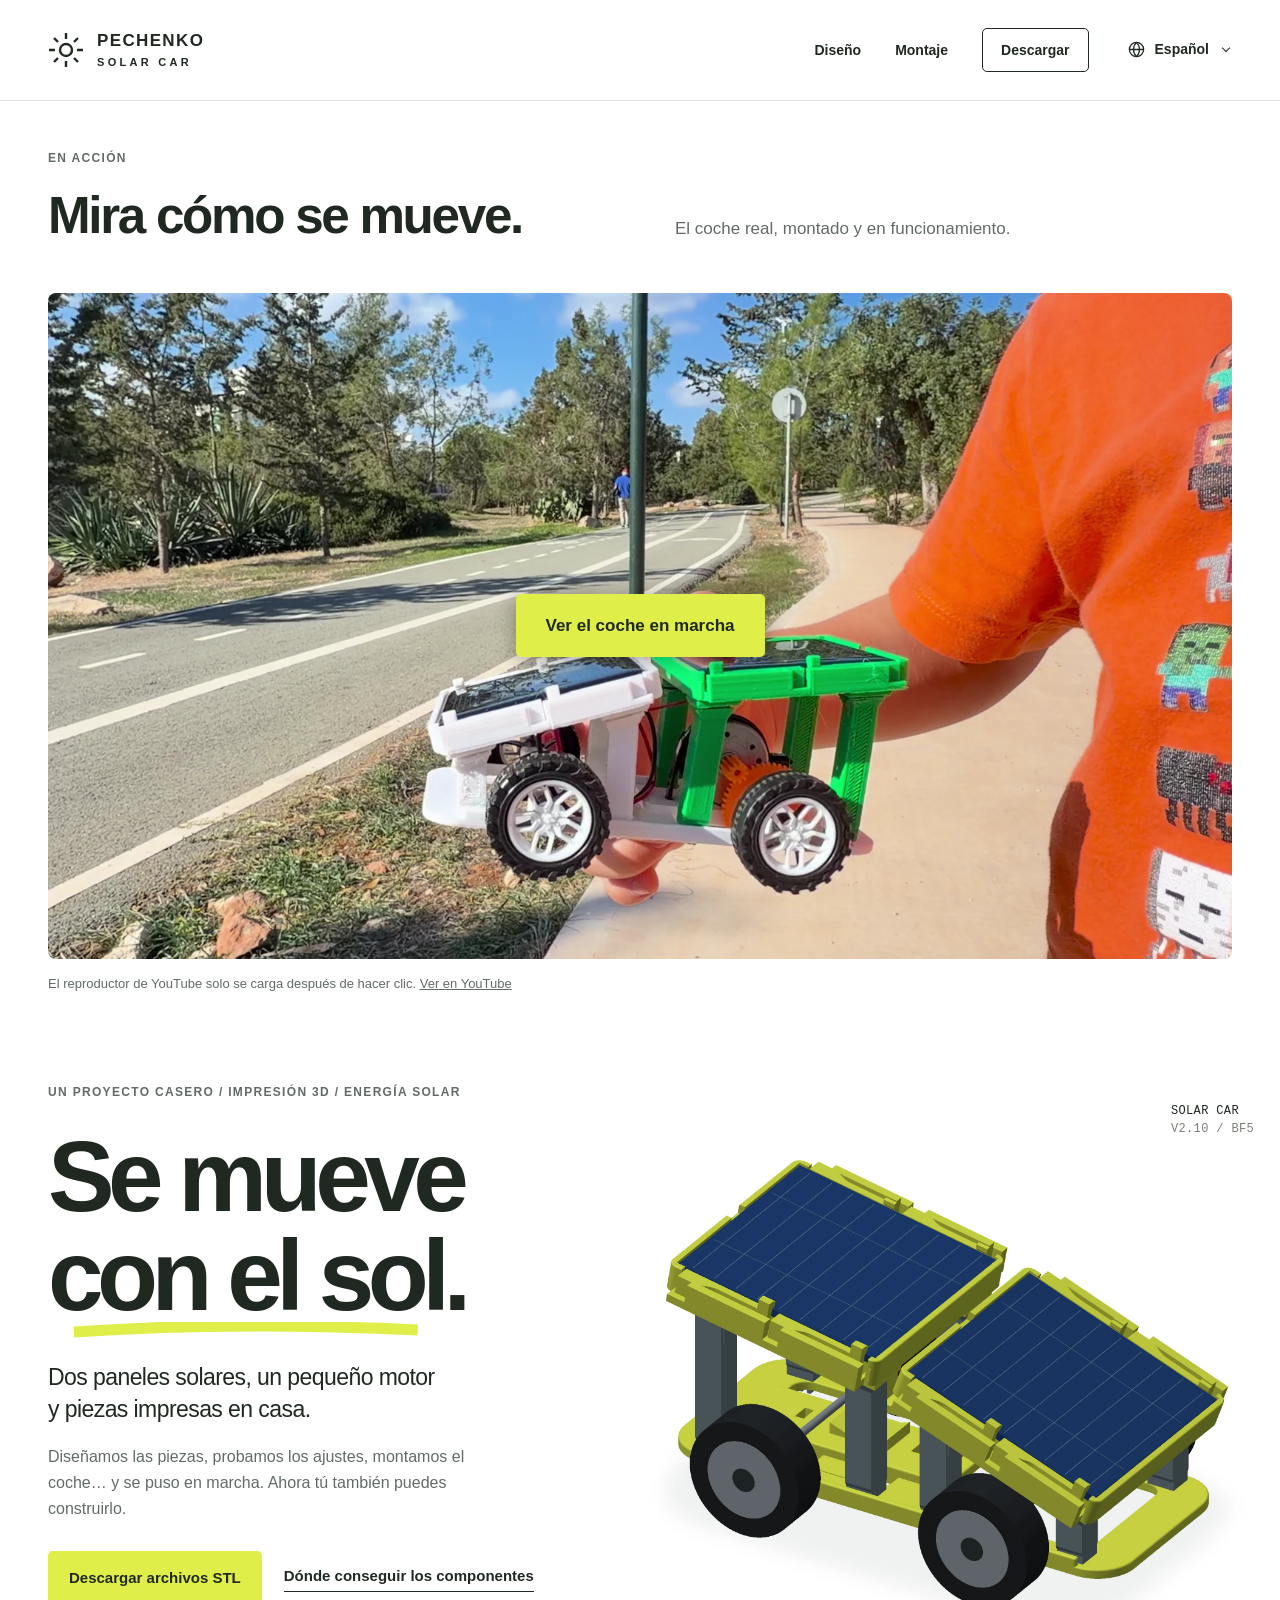
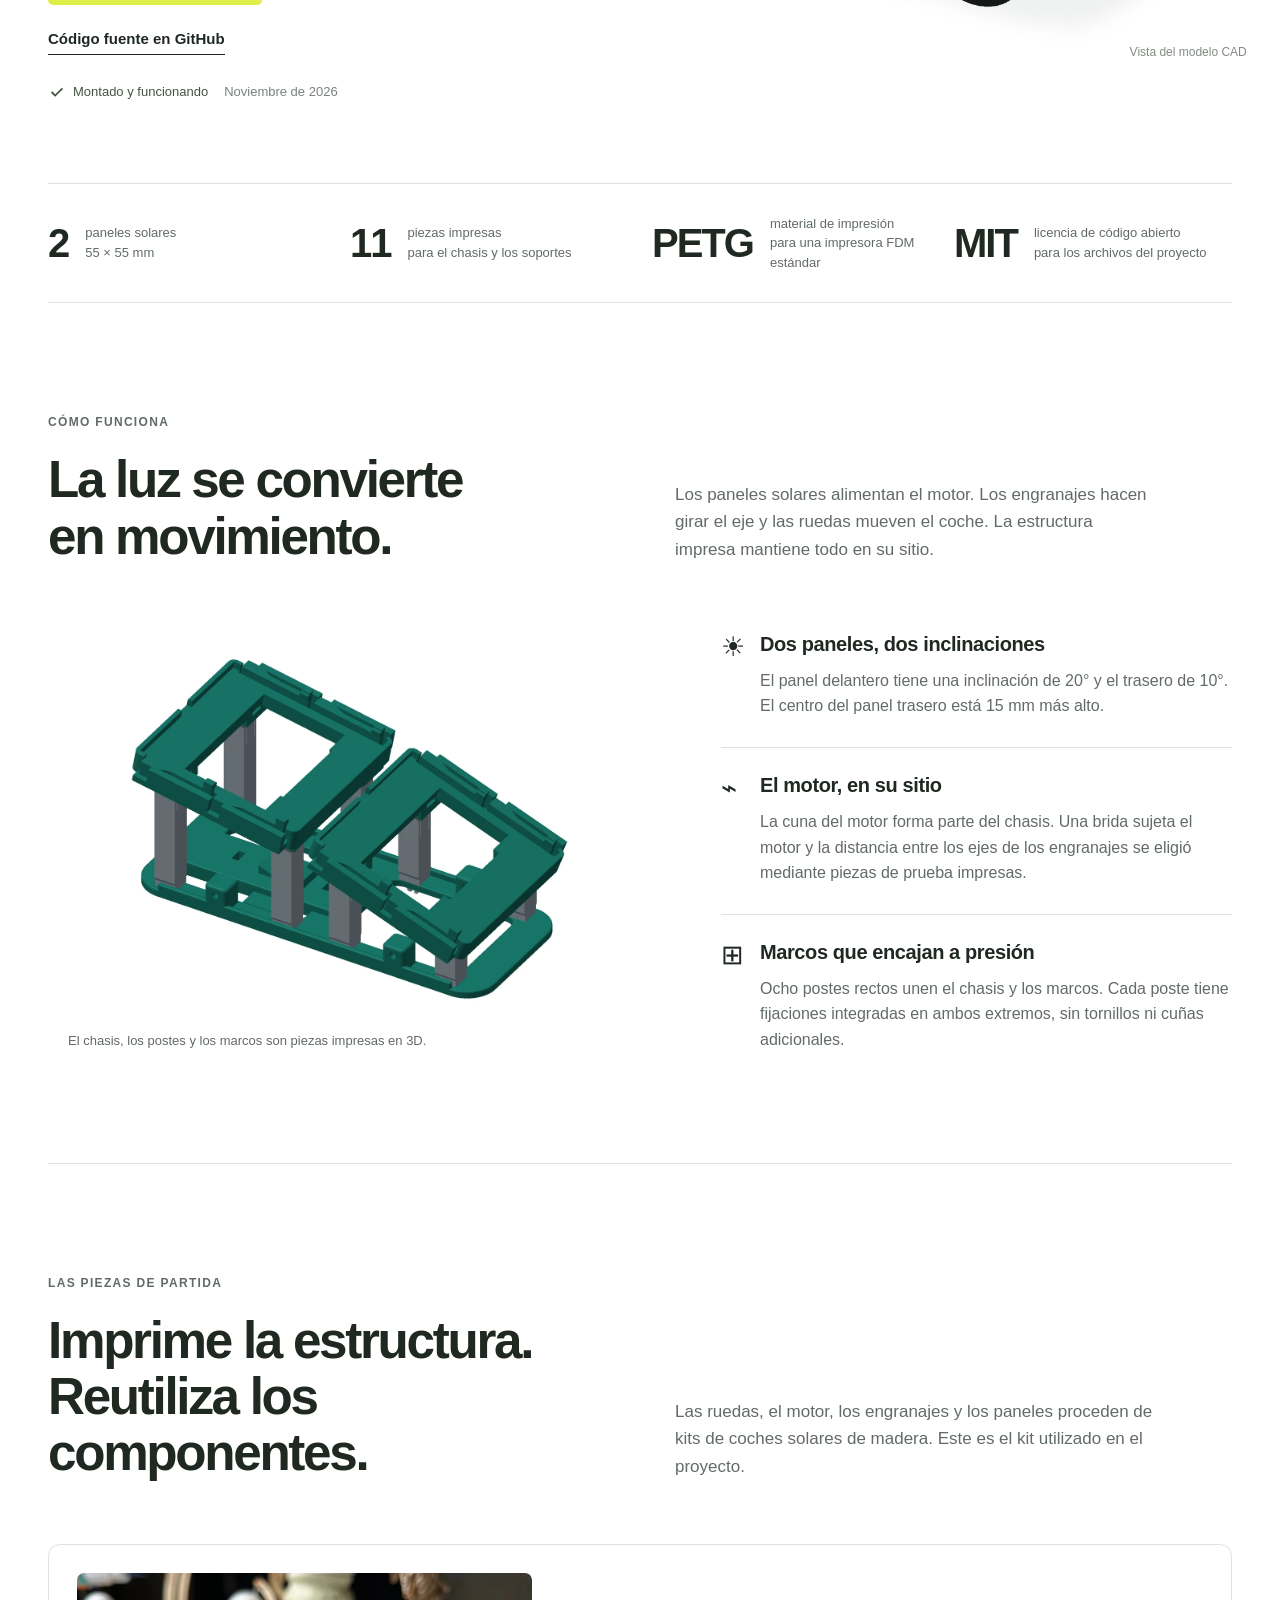
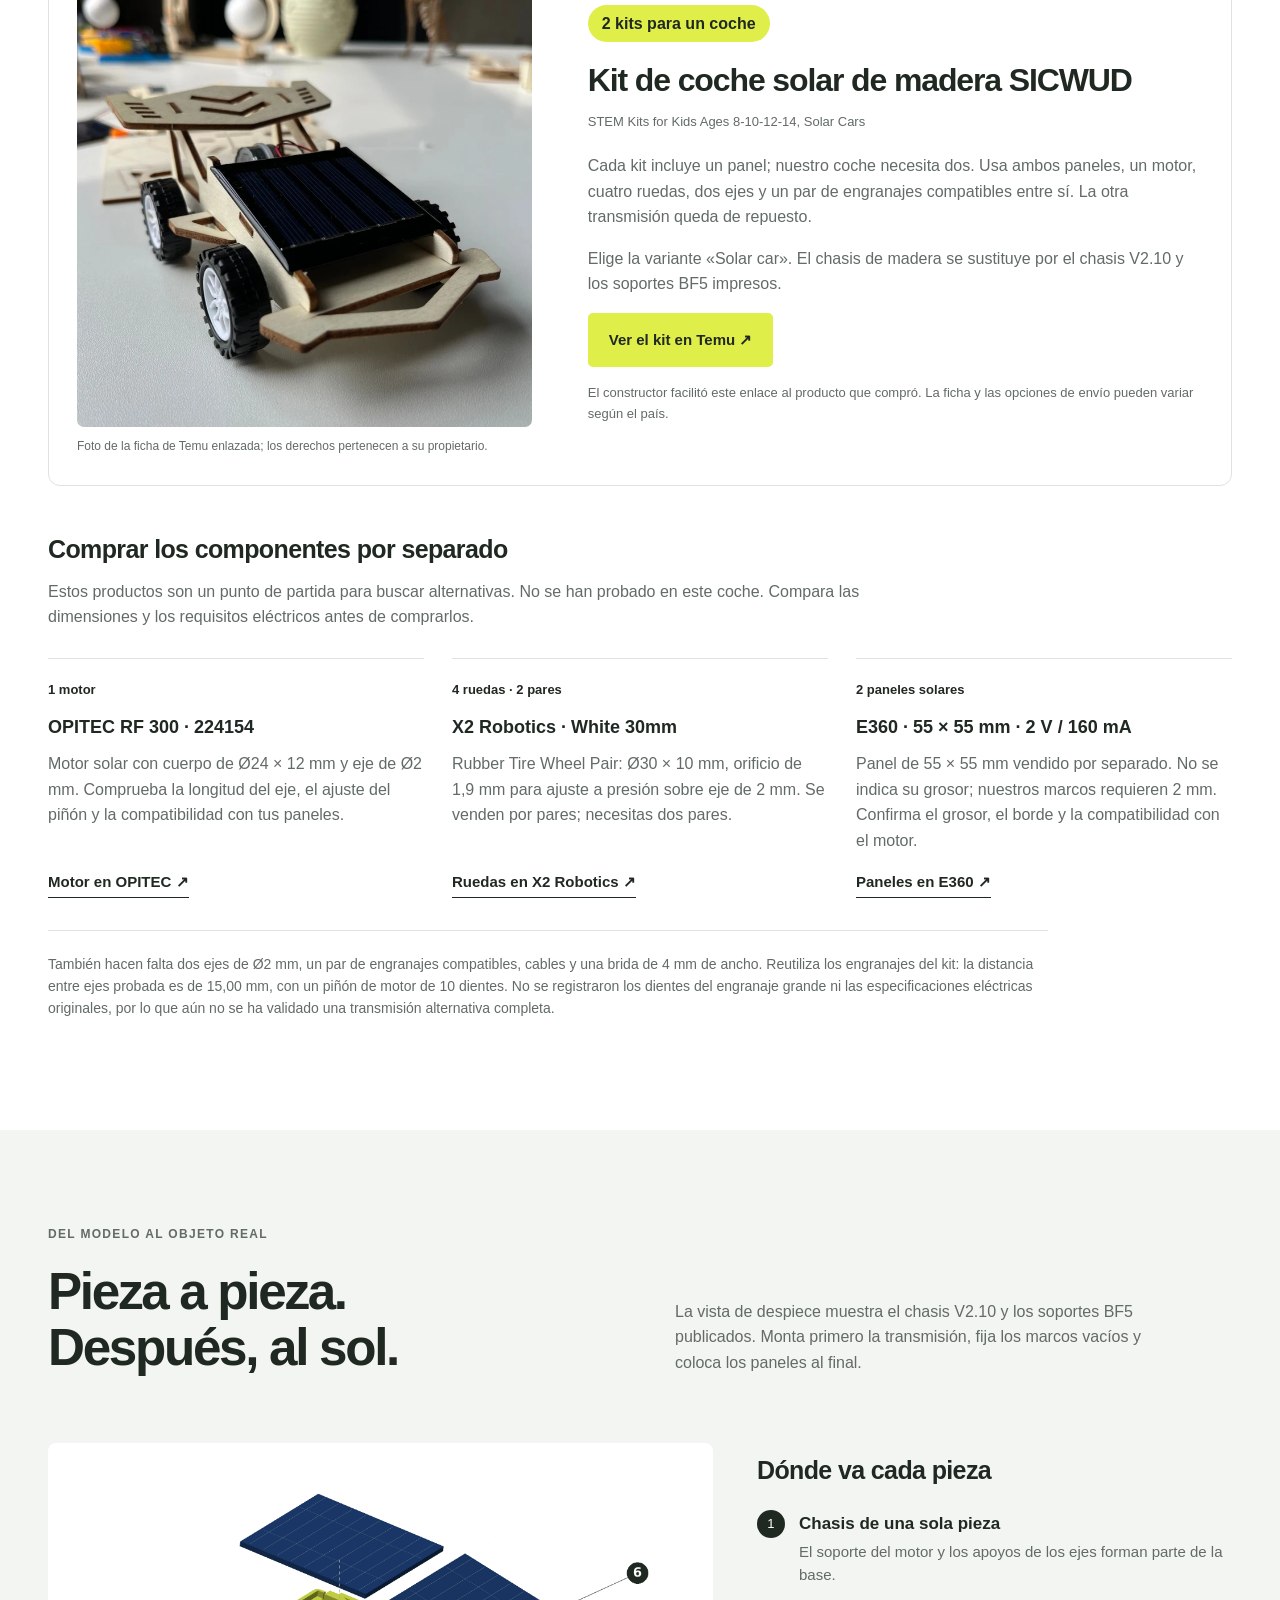
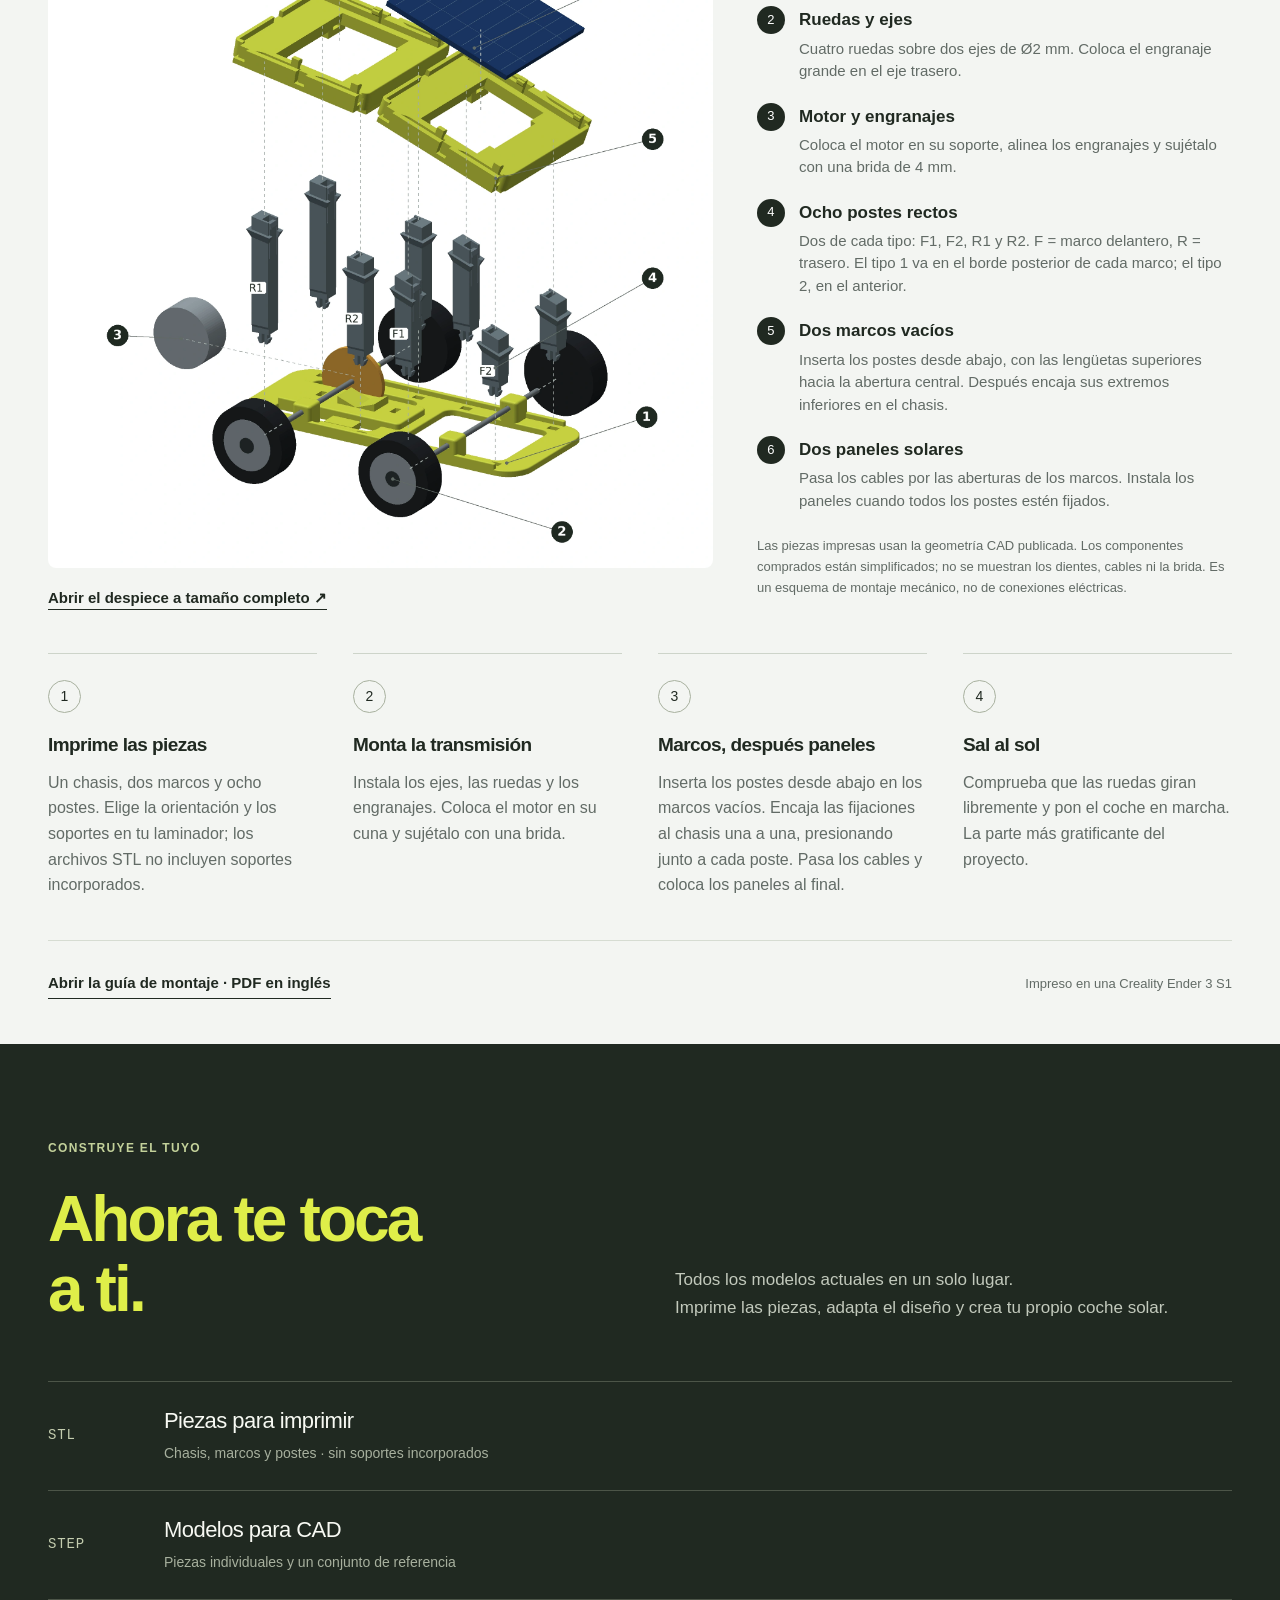
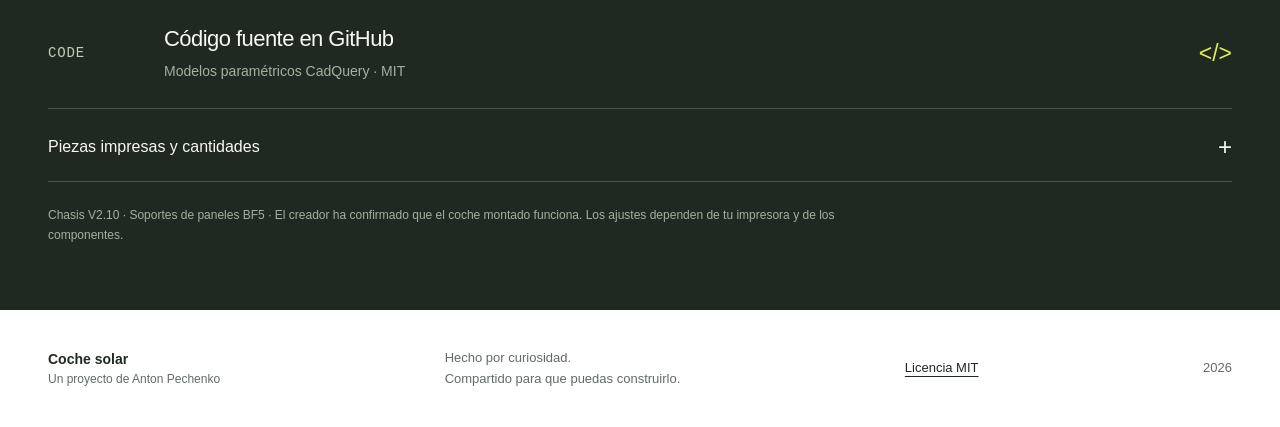
==== commit f46a41ae: "Add donor kit sourcing, a real video poster and exploded assembly guide" ====
--- a/site/es/index.html
+++ b/site/es/index.html
@@ -40,7 +40,7 @@
 <main id="main">
 <section class="section wrap video-section" id="video" hidden aria-labelledby="video-title">
   <div class="section-head"><p class="eyebrow">En acción</p><h2 id="video-title">Mira cómo se mueve.</h2><p>El coche real, montado y en funcionamiento.</p></div>
-  <div id="video-container" class="video-container" data-poster="../solar-car-assets/car-hero.webp" data-play-label="Ver el coche en marcha" data-load-label="Cargar el vídeo del coche en el reproductor de YouTube" data-iframe-title="Coche solar — demostración"></div>
+  <div id="video-container" class="video-container" data-poster="../solar-car-assets/video-poster.webp" data-play-label="Ver el coche en marcha" data-load-label="Cargar el vídeo del coche en el reproductor de YouTube" data-iframe-title="Coche solar — demostración"></div>
   <p class="video-note">El reproductor de YouTube solo se carga después de hacer clic. <a id="youtube-link" href="https://www.youtube.com/" target="_blank" rel="noopener">Ver en YouTube</a></p>
 </section>
 <section class="hero wrap" aria-labelledby="hero-title">
@@ -48,10 +48,10 @@
     <p class="eyebrow">Un proyecto casero / Impresión 3D / Energía solar</p>
     <h1 id="hero-title">Se mueve<br><span class="sun-word">con el sol<svg viewBox="0 0 350 16" aria-hidden="true"><path d="M3 10Q160-1 347 8"/></svg></span>.</h1>
     <p class="lead">Dos paneles solares, un pequeño motor<br>y piezas impresas en casa.</p><p class="hero-note">Diseñamos las piezas, probamos los ajustes, montamos el coche… y se puso en marcha. Ahora tú también puedes construirlo.</p>
-    <div class="hero-actions"><a class="button primary" href="#downloads">Descargar archivos STL</a><a class="text-link" data-source-link href="https://github.com/parilo/solar_car" target="_blank" rel="noopener">Código fuente en GitHub</a></div>
+    <div class="hero-actions"><a class="button primary" href="#downloads">Descargar archivos STL</a><a class="text-link" href="#hardware">Dónde conseguir los componentes</a><a class="text-link" data-source-link href="https://github.com/parilo/solar_car" target="_blank" rel="noopener">Código fuente en GitHub</a></div>
     <p class="built"><svg aria-hidden="true" viewBox="0 0 20 20"><path d="m4 10 4 4 8-8"/></svg>Montado y funcionando <span>Noviembre de 2026</span></p>
   </div>
-  <figure class="hero-visual"><div class="model-tag">SOLAR CAR <span>V2.10 / BF5</span></div><img src="../solar-car-assets/car-hero.webp" alt="Modelo CAD del coche solar: dos paneles inclinados sobre un chasis de cuatro ruedas" width="2400" height="1700" fetchpriority="high"><figcaption>Vista del modelo CAD</figcaption></figure>
+  <figure class="hero-visual"><div class="model-tag">SOLAR CAR <span>V2.10 / BF5</span></div><img src="../solar-car-assets/car-hero.webp" alt="Modelo CAD del coche solar: dos paneles inclinados sobre un chasis de cuatro ruedas" width="2400" height="1700" loading="lazy"><figcaption>Vista del modelo CAD</figcaption></figure>
 </section>
 <div class="stats wrap" aria-label="El proyecto en cifras">
   <div><strong>2</strong><span>paneles solares<br>55 × 55 mm</span></div><div><strong>11</strong><span>piezas impresas<br>para el chasis y los soportes</span></div><div><strong>PETG</strong><span>material de impresión<br>para una impresora FDM estándar</span></div><div><strong>MIT</strong><span>licencia de código abierto<br>para los archivos del proyecto</span></div>
@@ -67,10 +67,30 @@
     </div>
   </div>
 </section>
+<section class="section wrap hardware" id="hardware" aria-labelledby="hardware-title">
+  <div class="section-head"><p class="eyebrow">Las piezas de partida</p><h2 id="hardware-title">Imprime la estructura.<br>Reutiliza los componentes.</h2><p>Las ruedas, el motor, los engranajes y los paneles proceden de kits de coches solares de madera. Este es el kit utilizado en el proyecto.</p></div>
+  <article class="donor-card">
+    <figure><a href="https://www.temu.com/goods.html?goods_id=606027684660893&amp;sku_id=93361448944809" target="_blank" rel="noopener noreferrer"><img src="../solar-car-assets/donor-kit.webp" width="800" height="800" loading="lazy" alt="Foto del kit de coche solar de madera SICWUD, con un panel, motor y cuatro ruedas"></a><figcaption>Foto de la ficha de Temu enlazada; los derechos pertenecen a su propietario.</figcaption></figure>
+    <div class="donor-copy"><p class="quantity-badge">2 kits para un coche</p><h3>Kit de coche solar de madera SICWUD</h3><p class="listing-name">STEM Kits for Kids Ages 8-10-12-14, Solar Cars</p><p>Cada kit incluye un panel; nuestro coche necesita dos. Usa ambos paneles, un motor, cuatro ruedas, dos ejes y un par de engranajes compatibles entre sí. La otra transmisión queda de repuesto.</p><p>Elige la variante «Solar car». El chasis de madera se sustituye por el chasis V2.10 y los soportes BF5 impresos.</p><a class="button primary" href="https://www.temu.com/goods.html?goods_id=606027684660893&amp;sku_id=93361448944809" target="_blank" rel="noopener noreferrer">Ver el kit en Temu ↗</a><p class="kit-note">El constructor facilitó este enlace al producto que compró. La ficha y las opciones de envío pueden variar según el país.</p></div>
+  </article>
+  <div class="alternatives-head"><h3>Comprar los componentes por separado</h3><p>Estos productos son un punto de partida para buscar alternativas. No se han probado en este coche. Compara las dimensiones y los requisitos eléctricos antes de comprarlos.</p></div>
+  <div class="component-grid">
+    <article><p class="component-count">1 motor</p><h4>OPITEC RF 300 · 224154</h4><p>Motor solar con cuerpo de Ø24 × 12 mm y eje de Ø2 mm. Comprueba la longitud del eje, el ajuste del piñón y la compatibilidad con tus paneles.</p><a class="text-link" href="https://www.opitec.com/es-es/motor-solar-rf-300/224154" target="_blank" rel="noopener noreferrer">Motor en OPITEC ↗</a></article>
+    <article><p class="component-count">4 ruedas · 2 pares</p><h4>X2 Robotics · White 30mm</h4><p>Rubber Tire Wheel Pair: Ø30 × 10 mm, orificio de 1,9 mm para ajuste a presión sobre eje de 2 mm. Se venden por pares; necesitas dos pares.</p><a class="text-link" href="https://x2robotics.ca/new-products/robot-parts/robot-parts/wires/robot-kits/wheels/rubber-tire-wheel-pair-white-30mm" target="_blank" rel="noopener noreferrer">Ruedas en X2 Robotics ↗</a></article>
+    <article><p class="component-count">2 paneles solares</p><h4>E360 · 55 × 55 mm · 2 V / 160 mA</h4><p>Panel de 55 × 55 mm vendido por separado. No se indica su grosor; nuestros marcos requieren 2 mm. Confirma el grosor, el borde y la compatibilidad con el motor.</p><a class="text-link" href="https://dientu360.com/tam-pin-mat-troi-55x55mm" target="_blank" rel="noopener noreferrer">Paneles en E360 ↗</a></article>
+  </div>
+  <p class="hardware-rest">También hacen falta dos ejes de Ø2 mm, un par de engranajes compatibles, cables y una brida de 4 mm de ancho. Reutiliza los engranajes del kit: la distancia entre ejes probada es de 15,00 mm, con un piñón de motor de 10 dientes. No se registraron los dientes del engranaje grande ni las especificaciones eléctricas originales, por lo que aún no se ha validado una transmisión alternativa completa.</p>
+</section>
 <section class="journey" id="build" aria-labelledby="build-title"><div class="wrap">
-  <div class="journey-head"><div><p class="eyebrow">Del modelo al objeto real</p><h2 id="build-title">Tras varios intentos,<br>hecho con nuestras manos.</h2></div><p>Cambiamos las formas, imprimimos piezas de prueba y comprobamos cada unión. Así conseguimos un chasis de una sola pieza, clips más resistentes y postes fáciles de montar.</p></div>
+  <div class="journey-head"><div><p class="eyebrow">Del modelo al objeto real</p><h2 id="build-title">Pieza a pieza.<br>Después, al sol.</h2></div><p>La vista de despiece muestra el chasis V2.10 y los soportes BF5 publicados. Monta primero la transmisión, fija los marcos vacíos y coloca los paneles al final.</p></div>
+  <div class="assembly-layout">
+    <figure class="exploded-figure"><a href="../solar-car-assets/assembly-exploded.webp" target="_blank" rel="noopener" aria-label="Abrir el despiece a tamaño completo ↗"><img src="../solar-car-assets/assembly-exploded.webp" width="2200" height="2400" loading="lazy" alt="Despiece del coche: paneles encima de los marcos, ocho postes identificados debajo, chasis con ejes y ruedas separadas, y motor junto a su soporte"></a><figcaption><a class="text-link" href="../solar-car-assets/assembly-exploded.webp" target="_blank" rel="noopener">Abrir el despiece a tamaño completo ↗</a></figcaption></figure>
+    <div class="assembly-key"><h3>Dónde va cada pieza</h3><ol class="diagram-legend">
+      <li><strong>Chasis de una sola pieza</strong><p>El soporte del motor y los apoyos de los ejes forman parte de la base.</p></li><li><strong>Ruedas y ejes</strong><p>Cuatro ruedas sobre dos ejes de Ø2 mm. Coloca el engranaje grande en el eje trasero.</p></li><li><strong>Motor y engranajes</strong><p>Coloca el motor en su soporte, alinea los engranajes y sujétalo con una brida de 4 mm.</p></li><li><strong>Ocho postes rectos</strong><p>Dos de cada tipo: F1, F2, R1 y R2. F = marco delantero, R = trasero. El tipo 1 va en el borde posterior de cada marco; el tipo 2, en el anterior.</p></li><li><strong>Dos marcos vacíos</strong><p>Inserta los postes desde abajo, con las lengüetas superiores hacia la abertura central. Después encaja sus extremos inferiores en el chasis.</p></li><li><strong>Dos paneles solares</strong><p>Pasa los cables por las aberturas de los marcos. Instala los paneles cuando todos los postes estén fijados.</p></li>
+    </ol><p class="diagram-note">Las piezas impresas usan la geometría CAD publicada. Los componentes comprados están simplificados; no se muestran los dientes, cables ni la brida. Es un esquema de montaje mecánico, no de conexiones eléctricas.</p></div>
+  </div>
   <ol class="steps">
-    <li><h3>Imprime las piezas</h3><p>Un chasis, dos marcos y ocho postes. Elige la orientación y los soportes en tu laminador; los archivos STL no incluyen soportes incorporados.</p></li><li><h3>Monta la transmisión</h3><p>Instala los ejes, las ruedas y los engranajes. Coloca el motor en su cuna y sujétalo con una brida.</p></li><li><h3>Añade los paneles</h3><p>Encaja los postes en los marcos y el chasis, pasa los cables por las aberturas centrales y coloca los paneles.</p></li><li><h3>Sal al sol</h3><p>Comprueba que las ruedas giran libremente y pon el coche en marcha. La parte más gratificante del proyecto.</p></li>
+    <li><h3>Imprime las piezas</h3><p>Un chasis, dos marcos y ocho postes. Elige la orientación y los soportes en tu laminador; los archivos STL no incluyen soportes incorporados.</p></li><li><h3>Monta la transmisión</h3><p>Instala los ejes, las ruedas y los engranajes. Coloca el motor en su cuna y sujétalo con una brida.</p></li><li><h3>Marcos, después paneles</h3><p>Inserta los postes desde abajo en los marcos vacíos. Encaja las fijaciones al chasis una a una, presionando junto a cada poste. Pasa los cables y coloca los paneles al final.</p></li><li><h3>Sal al sol</h3><p>Comprueba que las ruedas giran libremente y pon el coche en marcha. La parte más gratificante del proyecto.</p></li>
   </ol>
   <div class="build-bottom"><a class="text-link" href="../downloads/solar-car-assembly.en.pdf" target="_blank" rel="noopener">Abrir la guía de montaje · PDF en inglés</a><span>Impreso en una Creality Ender 3 S1</span></div>
 </div></section>
@@ -81,7 +101,7 @@
     <a class="download-item" href="../downloads/solar-car-step.zip" download><span class="file-type">STEP</span><span><strong>Modelos para CAD</strong><small>Piezas individuales y un conjunto de referencia</small></span></a>
     <a class="download-item" data-source-link href="https://github.com/parilo/solar_car" target="_blank" rel="noopener"><span class="file-type">CODE</span><span><strong>Código fuente en GitHub</strong><small>Modelos paramétricos CadQuery · MIT</small></span><span class="code-icon" aria-hidden="true">&lt;/&gt;</span></a>
   </div>
-  <details class="parts"><summary>Qué incluye el kit</summary><div class="parts-content">
+  <details class="parts"><summary>Piezas impresas y cantidades</summary><div class="parts-content">
     <div class="table-scroll"><table><caption>11 piezas impresas en total</caption>
       <thead><tr><th scope="col">Pieza</th><th scope="col">Archivo</th><th scope="col">Cantidad</th></tr></thead>
       <tbody>
@@ -92,7 +112,7 @@
         <tr><td>Postes traseros R1 / R2</td><td>solar-car-bf5-R1-post.stl / R2-post.stl</td><td>2 de cada tipo</td></tr>
       </tbody>
     </table></div>
-    <p>También necesitarás dos paneles solares de 55 × 55 × 2 mm, un motor de 24 mm de diámetro, ruedas de 30 mm de diámetro, ejes de 2 mm de diámetro, engranajes, cables y una brida. Estos componentes no se imprimen; reutilizamos los del coche original.</p><p>El archivo también incluye disposiciones de impresión que agrupan los marcos y los postes. Elige estas disposiciones o los archivos individuales para evitar duplicados. Todas las medidas están en milímetros; imprime a escala 100 %.</p>
+    <p>Los componentes comprados se indican arriba, en «Dónde conseguir los componentes». Este montaje usa dos kits por sus dos paneles, además de un motor, cuatro ruedas, dos ejes, engranajes, cables y una brida.</p><p>El archivo también incluye disposiciones de impresión que agrupan los marcos y los postes. Elige estas disposiciones o los archivos individuales para evitar duplicados. Todas las medidas están en milímetros; imprime a escala 100 %.</p>
   </div></details>
   <p class="release-note">Chasis V2.10 · Soportes de paneles BF5 · El creador ha confirmado que el coche montado funciona. Los ajustes dependen de tu impresora y de los componentes.</p>
 </div></section>
--- a/site/solar-car-assets/style.css
+++ b/site/solar-car-assets/style.css
@@ -25,3 +25,17 @@
 @media(max-width:1100px){.nav-tools{gap:18px}.nav nav{gap:20px}}
 @media(max-width:900px){.nav nav>a:first-child,.nav nav>a:nth-child(2){display:none}}
 @media(max-width:760px){.nav nav{display:none}.nav-tools{gap:0}.language-picker summary{padding-left:0}.hero h1{font-size:clamp(54px,15vw,92px)}}
+
+/* Real driving footage, purchased hardware and the released assembly. */
+.video-load img{opacity:1}
+.video-load span{box-shadow:0 3px 22px #0005}
+.hardware{border-top:1px solid var(--line)}
+.donor-card{display:grid;grid-template-columns:minmax(0,.85fr) minmax(0,1.15fr);gap:56px;align-items:center;margin-top:34px;border:1px solid var(--line);border-radius:12px;padding:28px}
+.donor-card figure{margin:0;min-width:0}.donor-card img{width:100%;border-radius:7px}.donor-card figcaption{font-size:12px;color:var(--muted);margin-top:10px}
+.donor-copy h3{font-size:32px;line-height:1.18;letter-spacing:-.035em;margin:20px 0 12px}.donor-copy p{font-size:16px;color:var(--muted)}.donor-copy .listing-name{font-size:13px;margin-bottom:20px}.quantity-badge{display:inline-block;background:var(--lime);color:var(--ink)!important;border-radius:30px;padding:6px 14px;font-weight:700;margin:0}.donor-copy .kit-note{font-size:13px;margin:16px 0 0}
+.alternatives-head{max-width:820px;margin-top:48px}.alternatives-head h3,.assembly-key h3{font-size:25px;line-height:1.25;letter-spacing:-.025em;margin-bottom:14px}.alternatives-head p{font-size:16px;color:var(--muted)}
+.component-grid{display:grid;grid-template-columns:repeat(3,minmax(0,1fr));gap:28px;margin-top:28px}.component-grid article{border-top:1px solid var(--line);padding-top:21px;display:flex;align-items:flex-start;flex-direction:column}.component-count{font-size:13px!important;font-weight:700;color:var(--ink)!important;margin-bottom:14px}.component-grid h4{font-size:18px;line-height:1.35;margin:0 0 12px}.component-grid p{font-size:16px;color:var(--muted)}.component-grid .text-link{margin-top:auto}.hardware-rest{font-size:14px;color:var(--muted);border-top:1px solid var(--line);padding-top:22px;margin:32px 0 0;max-width:1000px}
+.assembly-layout{display:grid;grid-template-columns:minmax(0,1.4fr) minmax(0,1fr);gap:44px;align-items:center;margin-top:38px}.exploded-figure{margin:0;min-width:0}.exploded-figure img{width:100%;border-radius:8px}.exploded-figure figcaption{margin-top:16px}.assembly-key{min-width:0}.diagram-legend{list-style:none;counter-reset:legend;padding:0;margin:24px 0}.diagram-legend li{counter-increment:legend;position:relative;padding-left:42px;margin-bottom:20px}.diagram-legend li:before{content:counter(legend);position:absolute;top:0;left:0;display:grid;place-items:center;width:28px;height:28px;border-radius:50%;background:var(--ink);color:white;font-size:13px}.diagram-legend strong{font-size:17px}.diagram-legend p{font-size:15px;color:var(--muted);line-height:1.5;margin:4px 0 0}.diagram-note{font-size:13px;color:var(--muted);margin-bottom:0}
+@media(max-width:1000px){.donor-card{gap:28px}.donor-copy h3{font-size:27px}.assembly-layout{gap:26px}.component-grid{gap:20px}}
+@media(max-width:760px){.donor-card{grid-template-columns:1fr;padding:18px;gap:22px}.donor-card figure{max-width:460px;margin:auto}.donor-copy h3{font-size:27px}.component-grid{grid-template-columns:1fr;gap:28px}.assembly-layout{grid-template-columns:1fr;gap:32px}.diagram-legend{display:grid;grid-template-columns:1fr 1fr;gap:24px 20px}.diagram-legend li{margin:0}.assembly-key h3{font-size:25px}}
+@media(max-width:430px){.diagram-legend{grid-template-columns:1fr}}
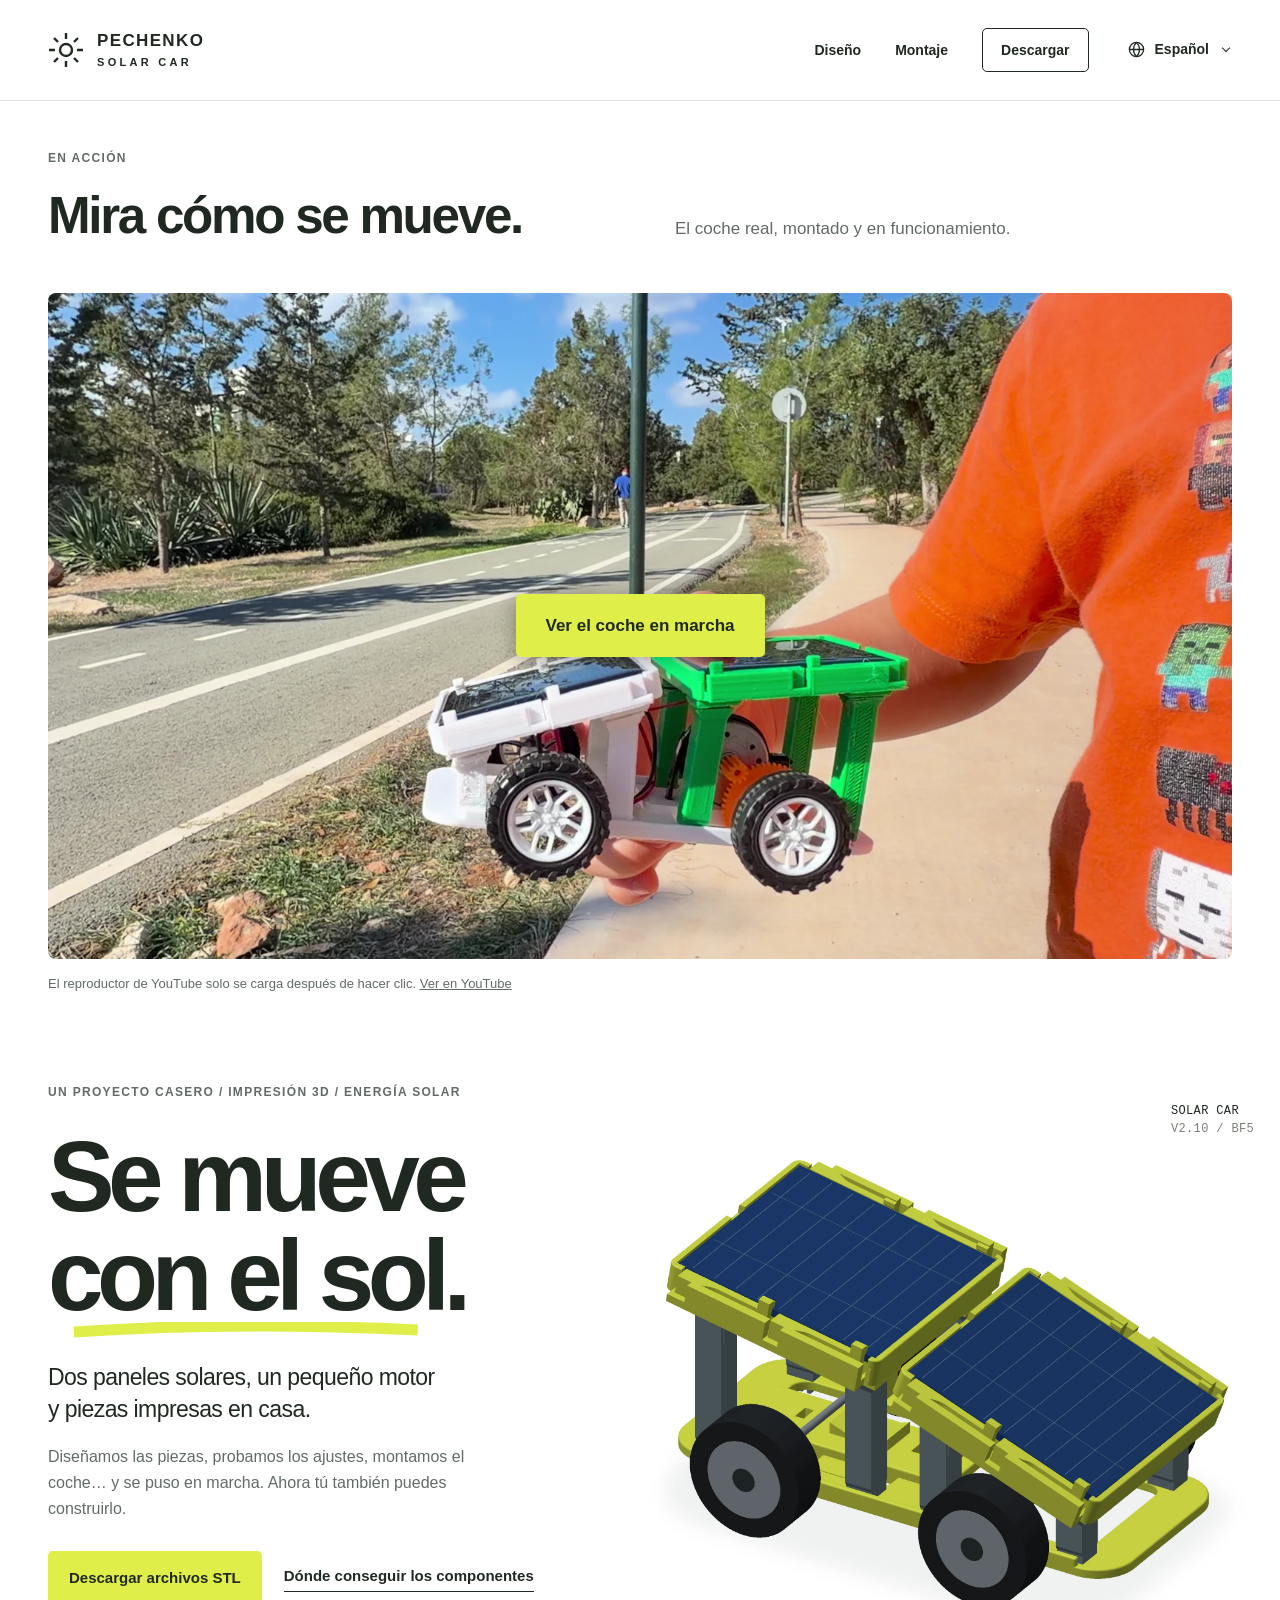
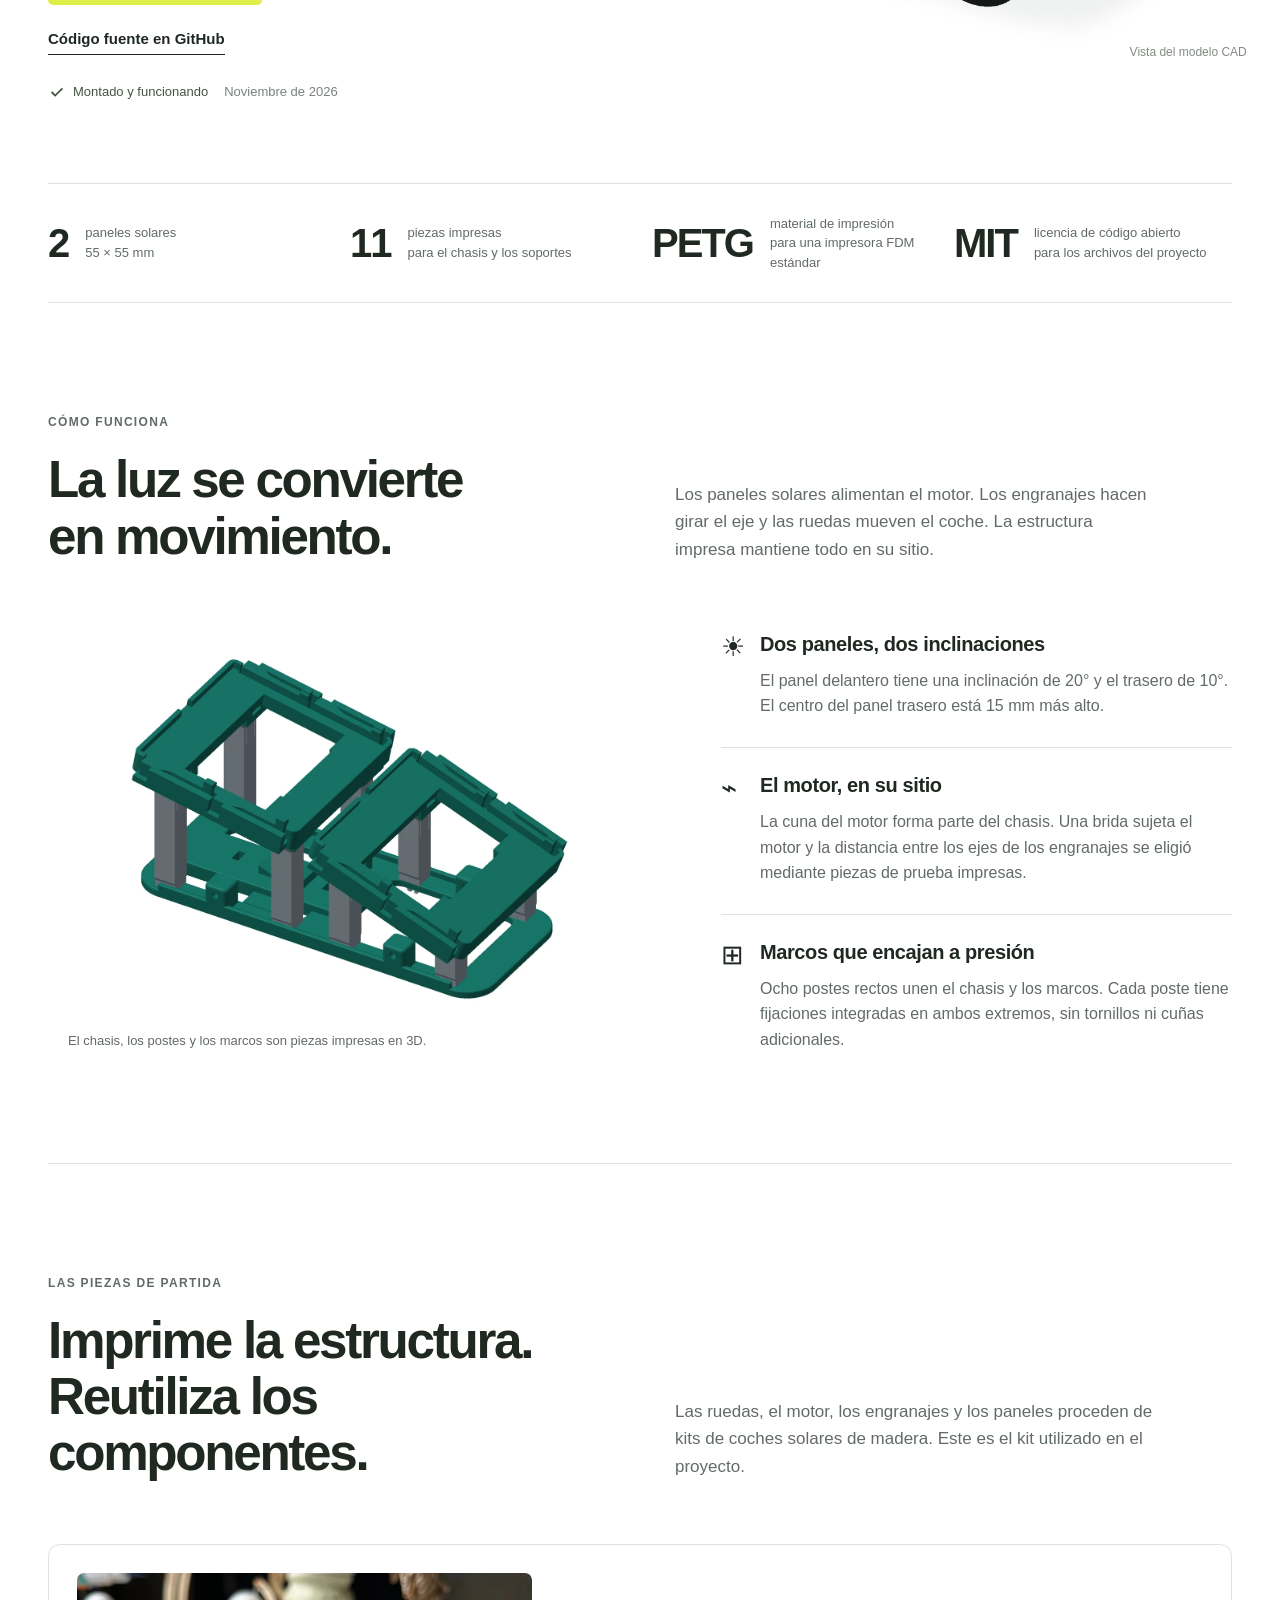
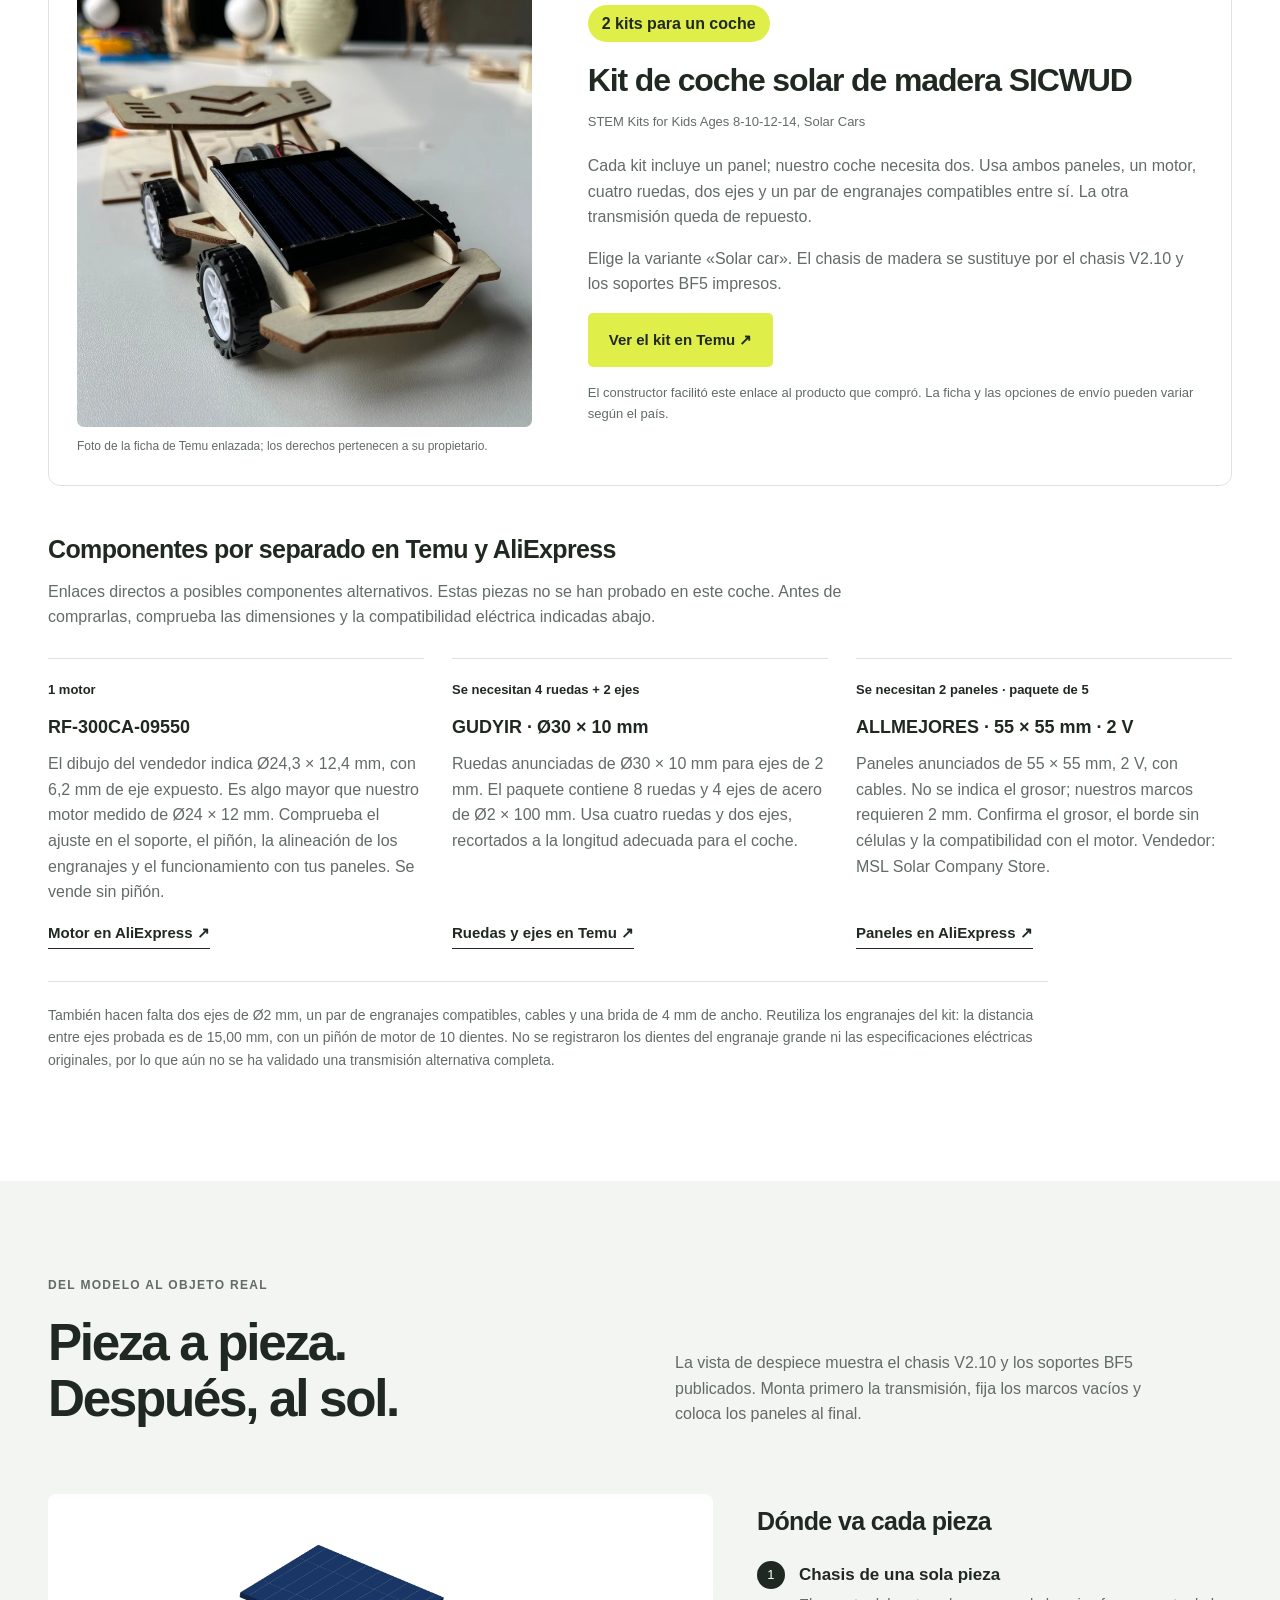
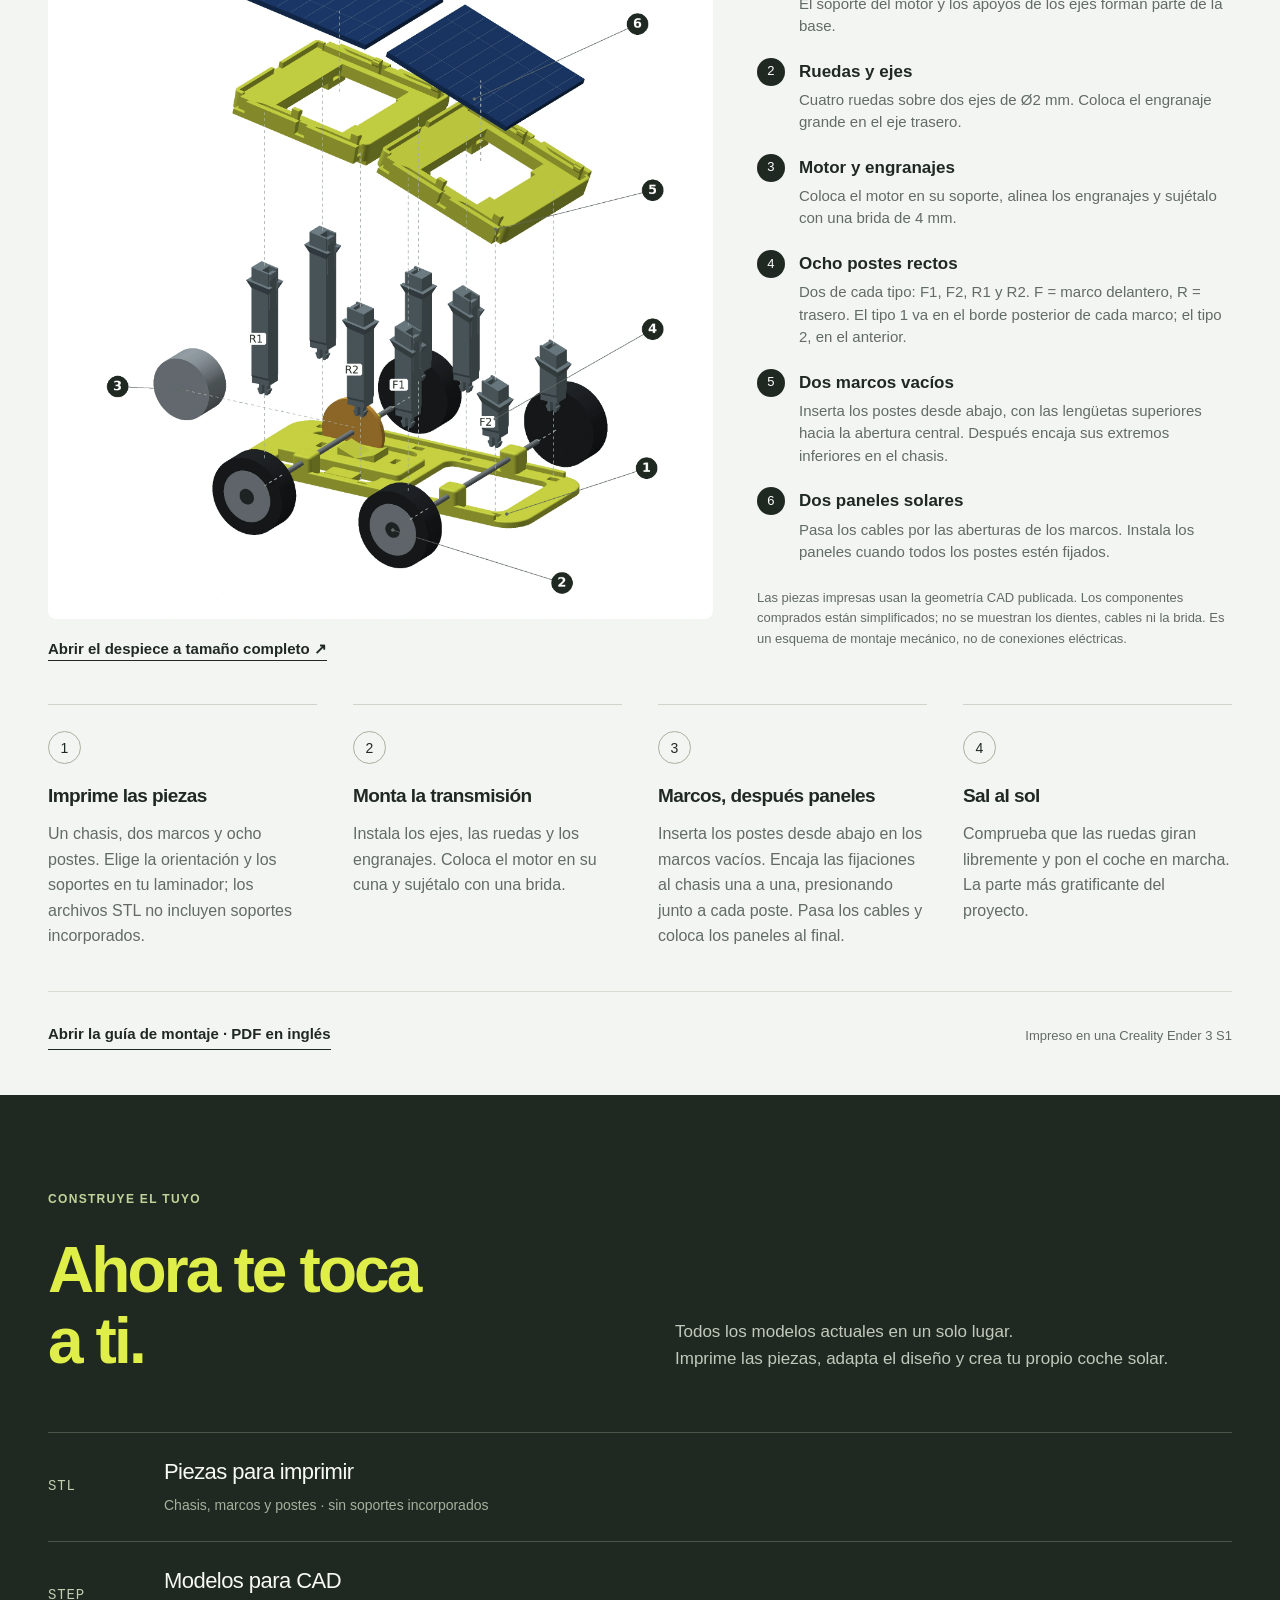
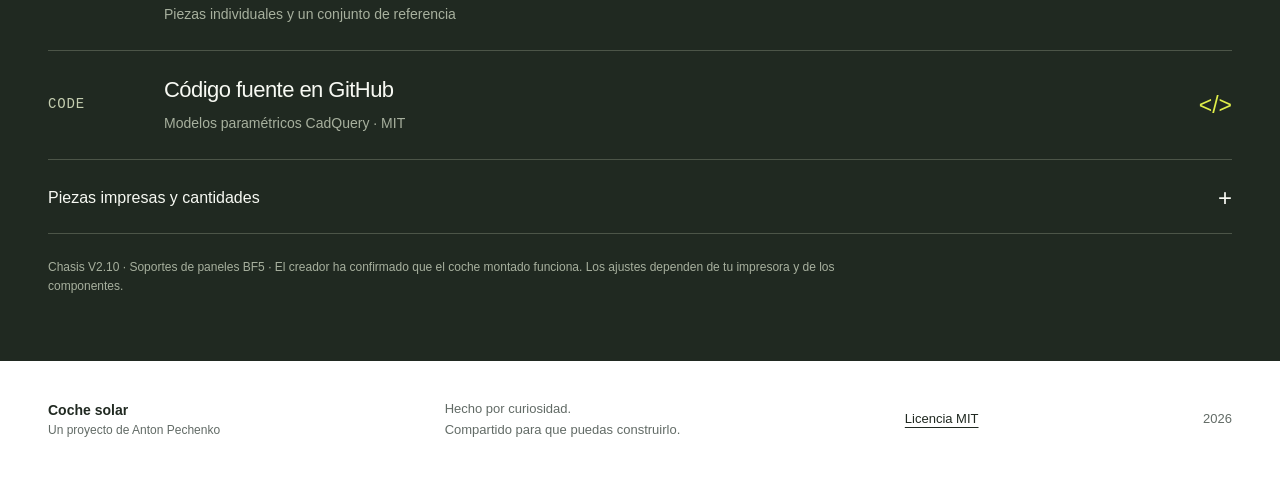
==== commit 72875d9c: "Replace component suppliers with direct Temu and AliExpress listings" ====
--- a/site/es/index.html
+++ b/site/es/index.html
@@ -73,11 +73,11 @@
     <figure><a href="https://www.temu.com/goods.html?goods_id=606027684660893&amp;sku_id=93361448944809" target="_blank" rel="noopener noreferrer"><img src="../solar-car-assets/donor-kit.webp" width="800" height="800" loading="lazy" alt="Foto del kit de coche solar de madera SICWUD, con un panel, motor y cuatro ruedas"></a><figcaption>Foto de la ficha de Temu enlazada; los derechos pertenecen a su propietario.</figcaption></figure>
     <div class="donor-copy"><p class="quantity-badge">2 kits para un coche</p><h3>Kit de coche solar de madera SICWUD</h3><p class="listing-name">STEM Kits for Kids Ages 8-10-12-14, Solar Cars</p><p>Cada kit incluye un panel; nuestro coche necesita dos. Usa ambos paneles, un motor, cuatro ruedas, dos ejes y un par de engranajes compatibles entre sí. La otra transmisión queda de repuesto.</p><p>Elige la variante «Solar car». El chasis de madera se sustituye por el chasis V2.10 y los soportes BF5 impresos.</p><a class="button primary" href="https://www.temu.com/goods.html?goods_id=606027684660893&amp;sku_id=93361448944809" target="_blank" rel="noopener noreferrer">Ver el kit en Temu ↗</a><p class="kit-note">El constructor facilitó este enlace al producto que compró. La ficha y las opciones de envío pueden variar según el país.</p></div>
   </article>
-  <div class="alternatives-head"><h3>Comprar los componentes por separado</h3><p>Estos productos son un punto de partida para buscar alternativas. No se han probado en este coche. Compara las dimensiones y los requisitos eléctricos antes de comprarlos.</p></div>
+  <div class="alternatives-head"><h3>Componentes por separado en Temu y AliExpress</h3><p>Enlaces directos a posibles componentes alternativos. Estas piezas no se han probado en este coche. Antes de comprarlas, comprueba las dimensiones y la compatibilidad eléctrica indicadas abajo.</p></div>
   <div class="component-grid">
-    <article><p class="component-count">1 motor</p><h4>OPITEC RF 300 · 224154</h4><p>Motor solar con cuerpo de Ø24 × 12 mm y eje de Ø2 mm. Comprueba la longitud del eje, el ajuste del piñón y la compatibilidad con tus paneles.</p><a class="text-link" href="https://www.opitec.com/es-es/motor-solar-rf-300/224154" target="_blank" rel="noopener noreferrer">Motor en OPITEC ↗</a></article>
-    <article><p class="component-count">4 ruedas · 2 pares</p><h4>X2 Robotics · White 30mm</h4><p>Rubber Tire Wheel Pair: Ø30 × 10 mm, orificio de 1,9 mm para ajuste a presión sobre eje de 2 mm. Se venden por pares; necesitas dos pares.</p><a class="text-link" href="https://x2robotics.ca/new-products/robot-parts/robot-parts/wires/robot-kits/wheels/rubber-tire-wheel-pair-white-30mm" target="_blank" rel="noopener noreferrer">Ruedas en X2 Robotics ↗</a></article>
-    <article><p class="component-count">2 paneles solares</p><h4>E360 · 55 × 55 mm · 2 V / 160 mA</h4><p>Panel de 55 × 55 mm vendido por separado. No se indica su grosor; nuestros marcos requieren 2 mm. Confirma el grosor, el borde y la compatibilidad con el motor.</p><a class="text-link" href="https://dientu360.com/tam-pin-mat-troi-55x55mm" target="_blank" rel="noopener noreferrer">Paneles en E360 ↗</a></article>
+    <article><p class="component-count">1 motor</p><h4>RF-300CA-09550</h4><p>El dibujo del vendedor indica Ø24,3 × 12,4 mm, con 6,2 mm de eje expuesto. Es algo mayor que nuestro motor medido de Ø24 × 12 mm. Comprueba el ajuste en el soporte, el piñón, la alineación de los engranajes y el funcionamiento con tus paneles. Se vende sin piñón.</p><a class="text-link" href="https://www.aliexpress.com/item/1005006061376932.html" target="_blank" rel="noopener noreferrer">Motor en AliExpress ↗</a></article>
+    <article><p class="component-count">Se necesitan 4 ruedas + 2 ejes</p><h4>GUDYIR · Ø30 × 10 mm</h4><p>Ruedas anunciadas de Ø30 × 10 mm para ejes de 2 mm. El paquete contiene 8 ruedas y 4 ejes de acero de Ø2 × 100 mm. Usa cuatro ruedas y dos ejes, recortados a la longitud adecuada para el coche.</p><a class="text-link" href="https://www.temu.com/goods.html?goods_id=601102406768026" target="_blank" rel="noopener noreferrer">Ruedas y ejes en Temu ↗</a></article>
+    <article><p class="component-count">Se necesitan 2 paneles · paquete de 5</p><h4>ALLMEJORES · 55 × 55 mm · 2 V</h4><p>Paneles anunciados de 55 × 55 mm, 2 V, con cables. No se indica el grosor; nuestros marcos requieren 2 mm. Confirma el grosor, el borde sin células y la compatibilidad con el motor. Vendedor: MSL Solar Company Store.</p><a class="text-link" href="https://www.aliexpress.com/item/1005012060244981.html" target="_blank" rel="noopener noreferrer">Paneles en AliExpress ↗</a></article>
   </div>
   <p class="hardware-rest">También hacen falta dos ejes de Ø2 mm, un par de engranajes compatibles, cables y una brida de 4 mm de ancho. Reutiliza los engranajes del kit: la distancia entre ejes probada es de 15,00 mm, con un piñón de motor de 10 dientes. No se registraron los dientes del engranaje grande ni las especificaciones eléctricas originales, por lo que aún no se ha validado una transmisión alternativa completa.</p>
 </section>
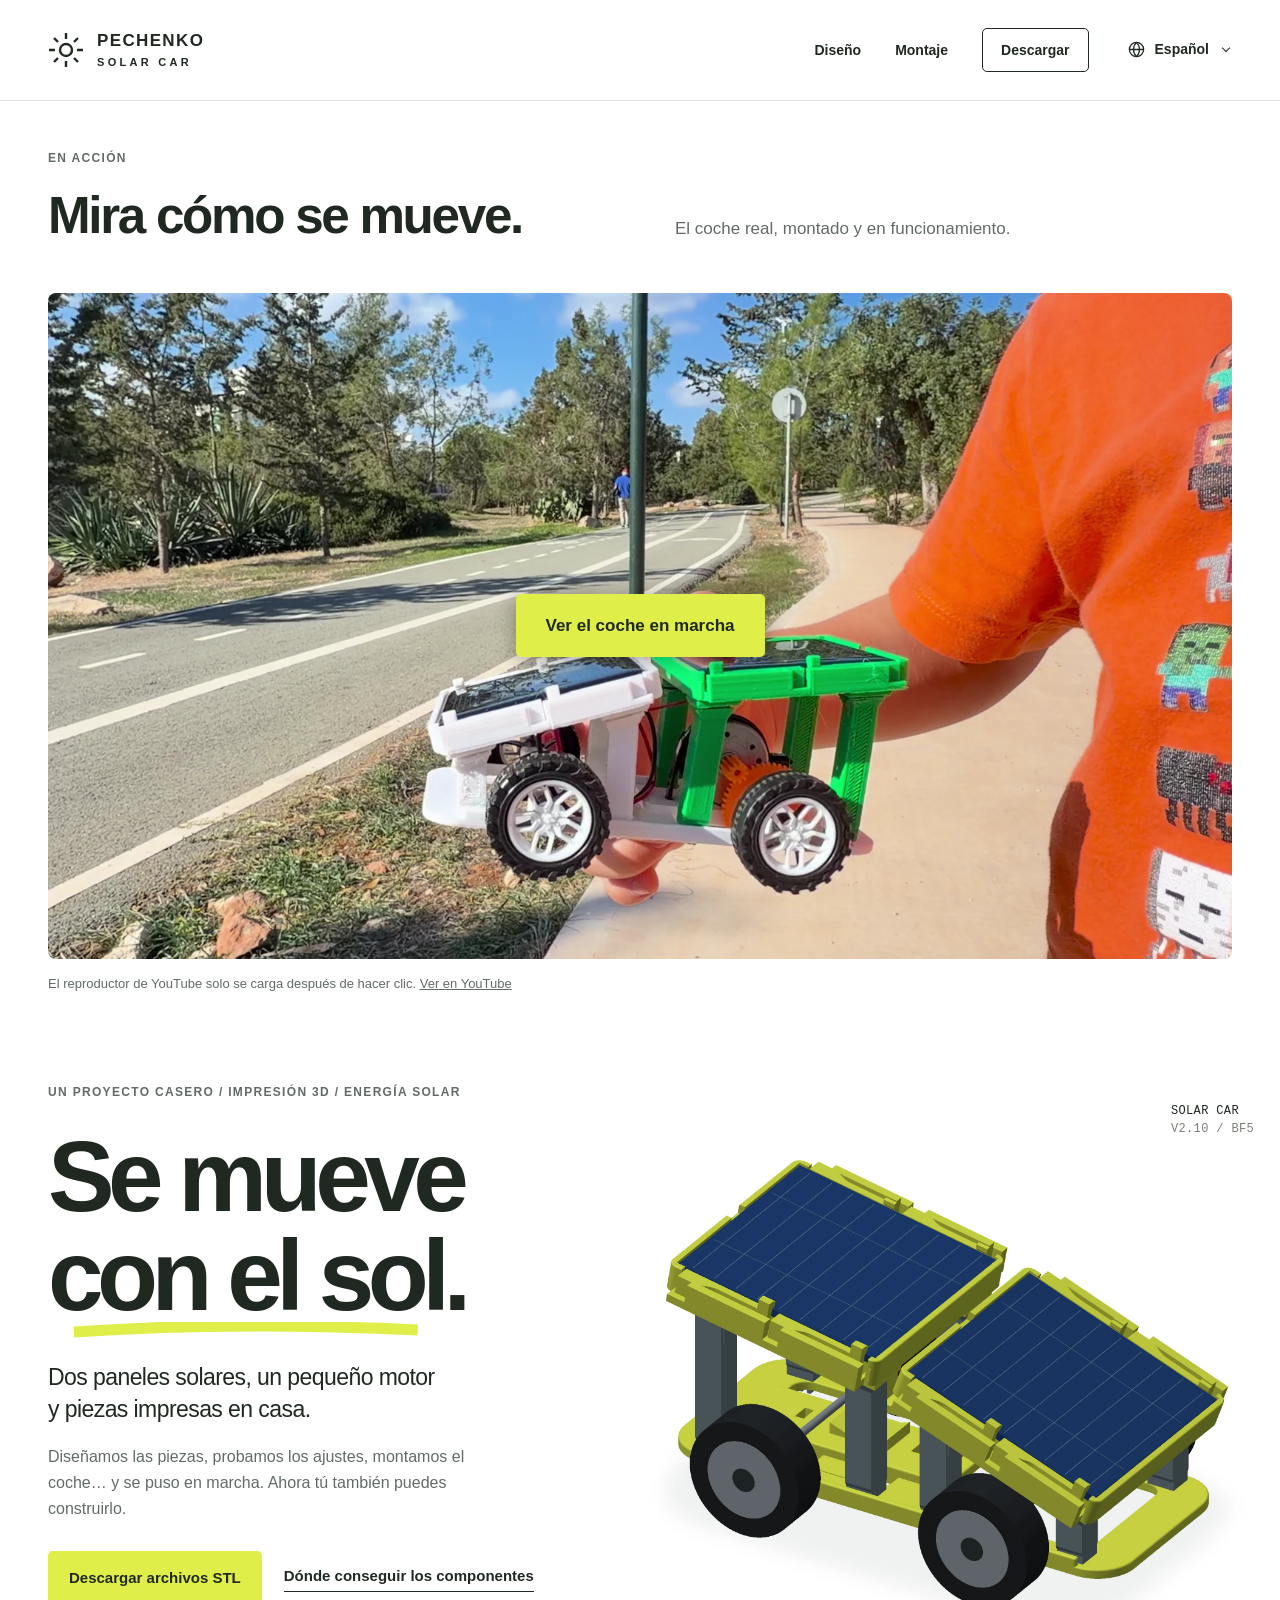
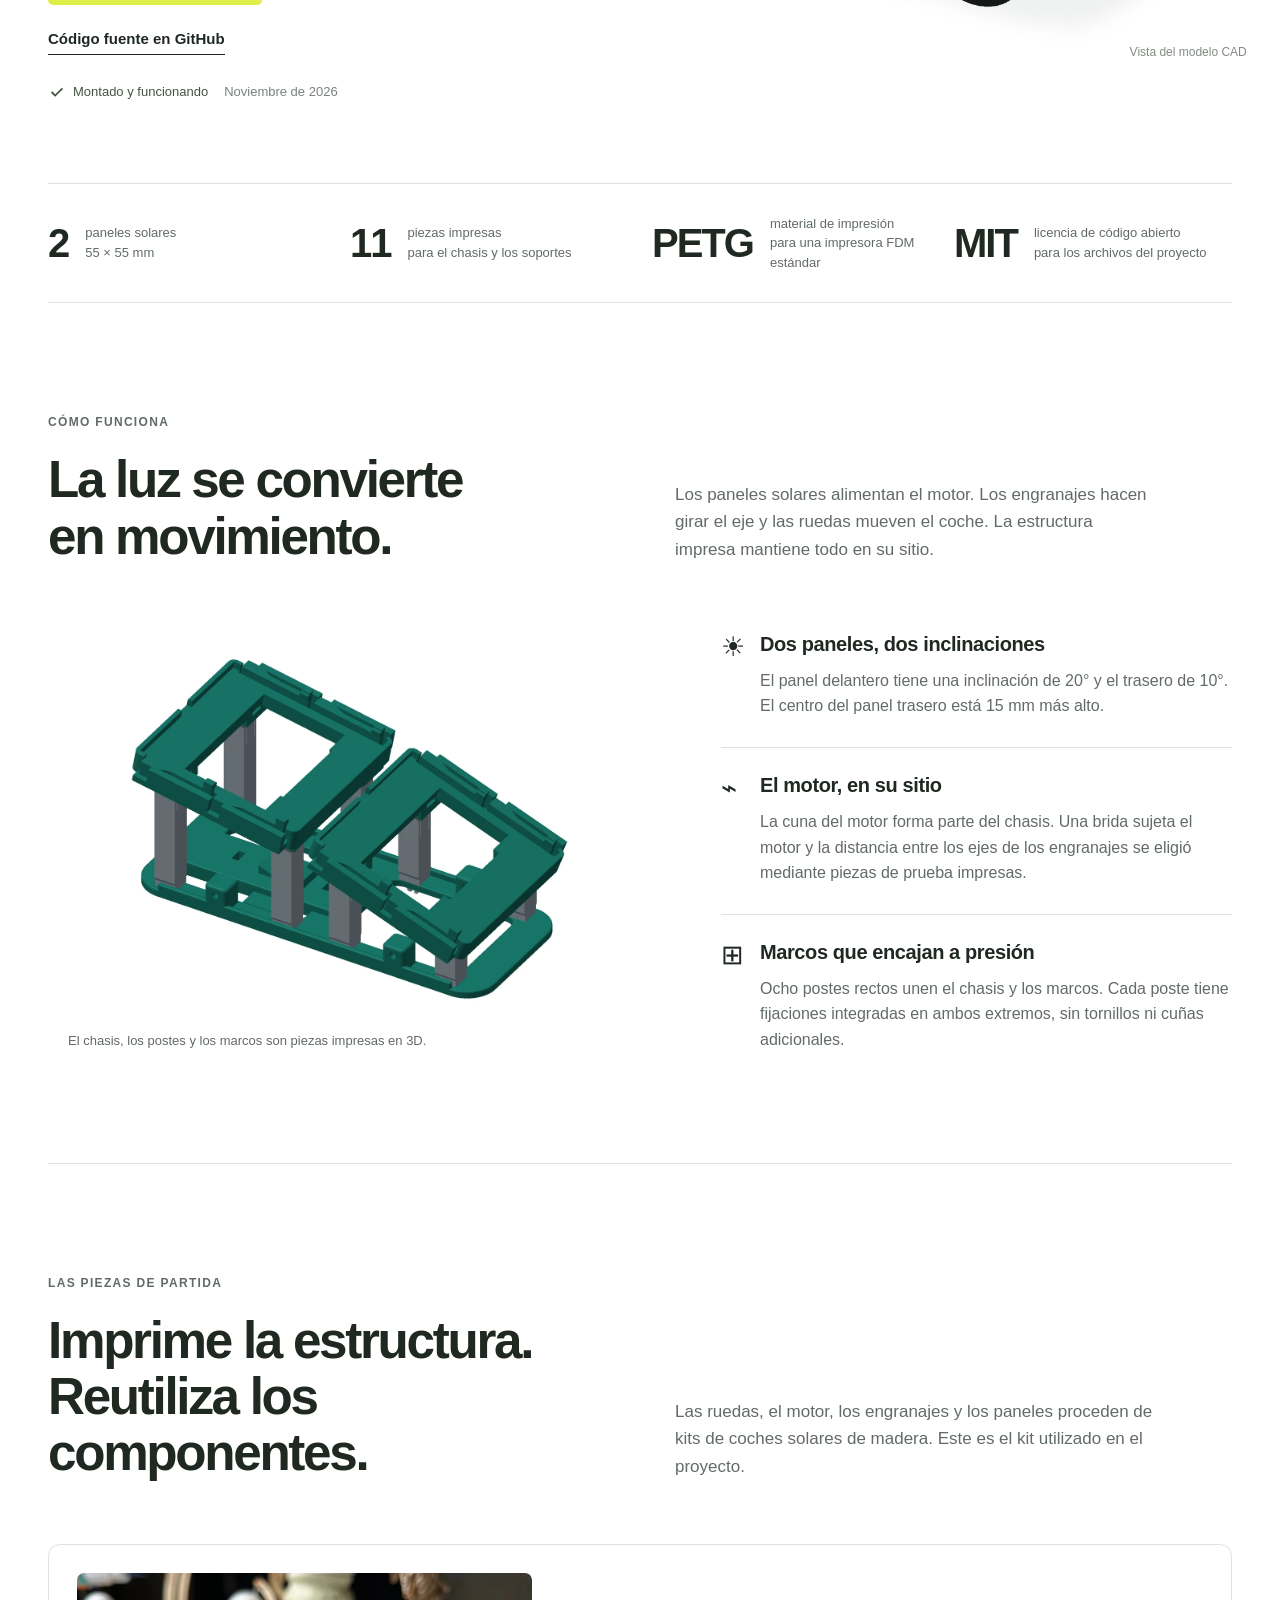
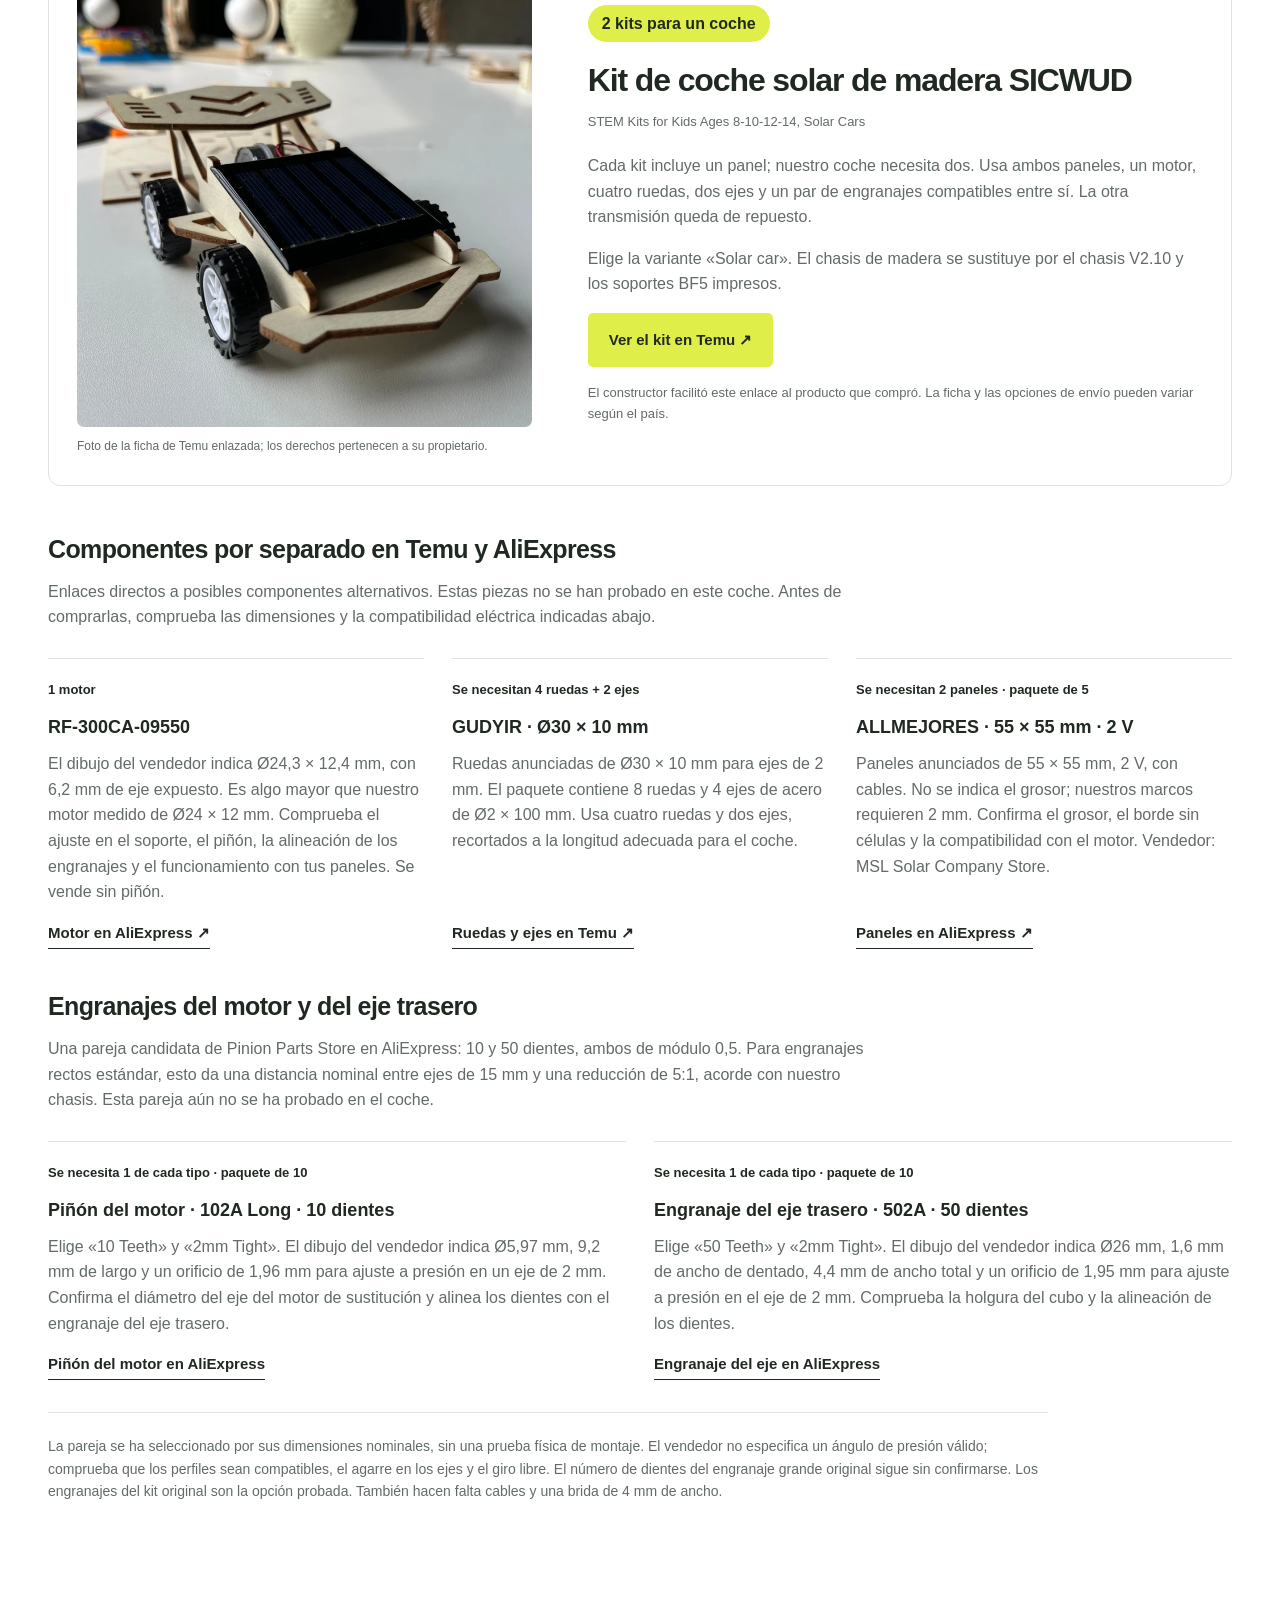
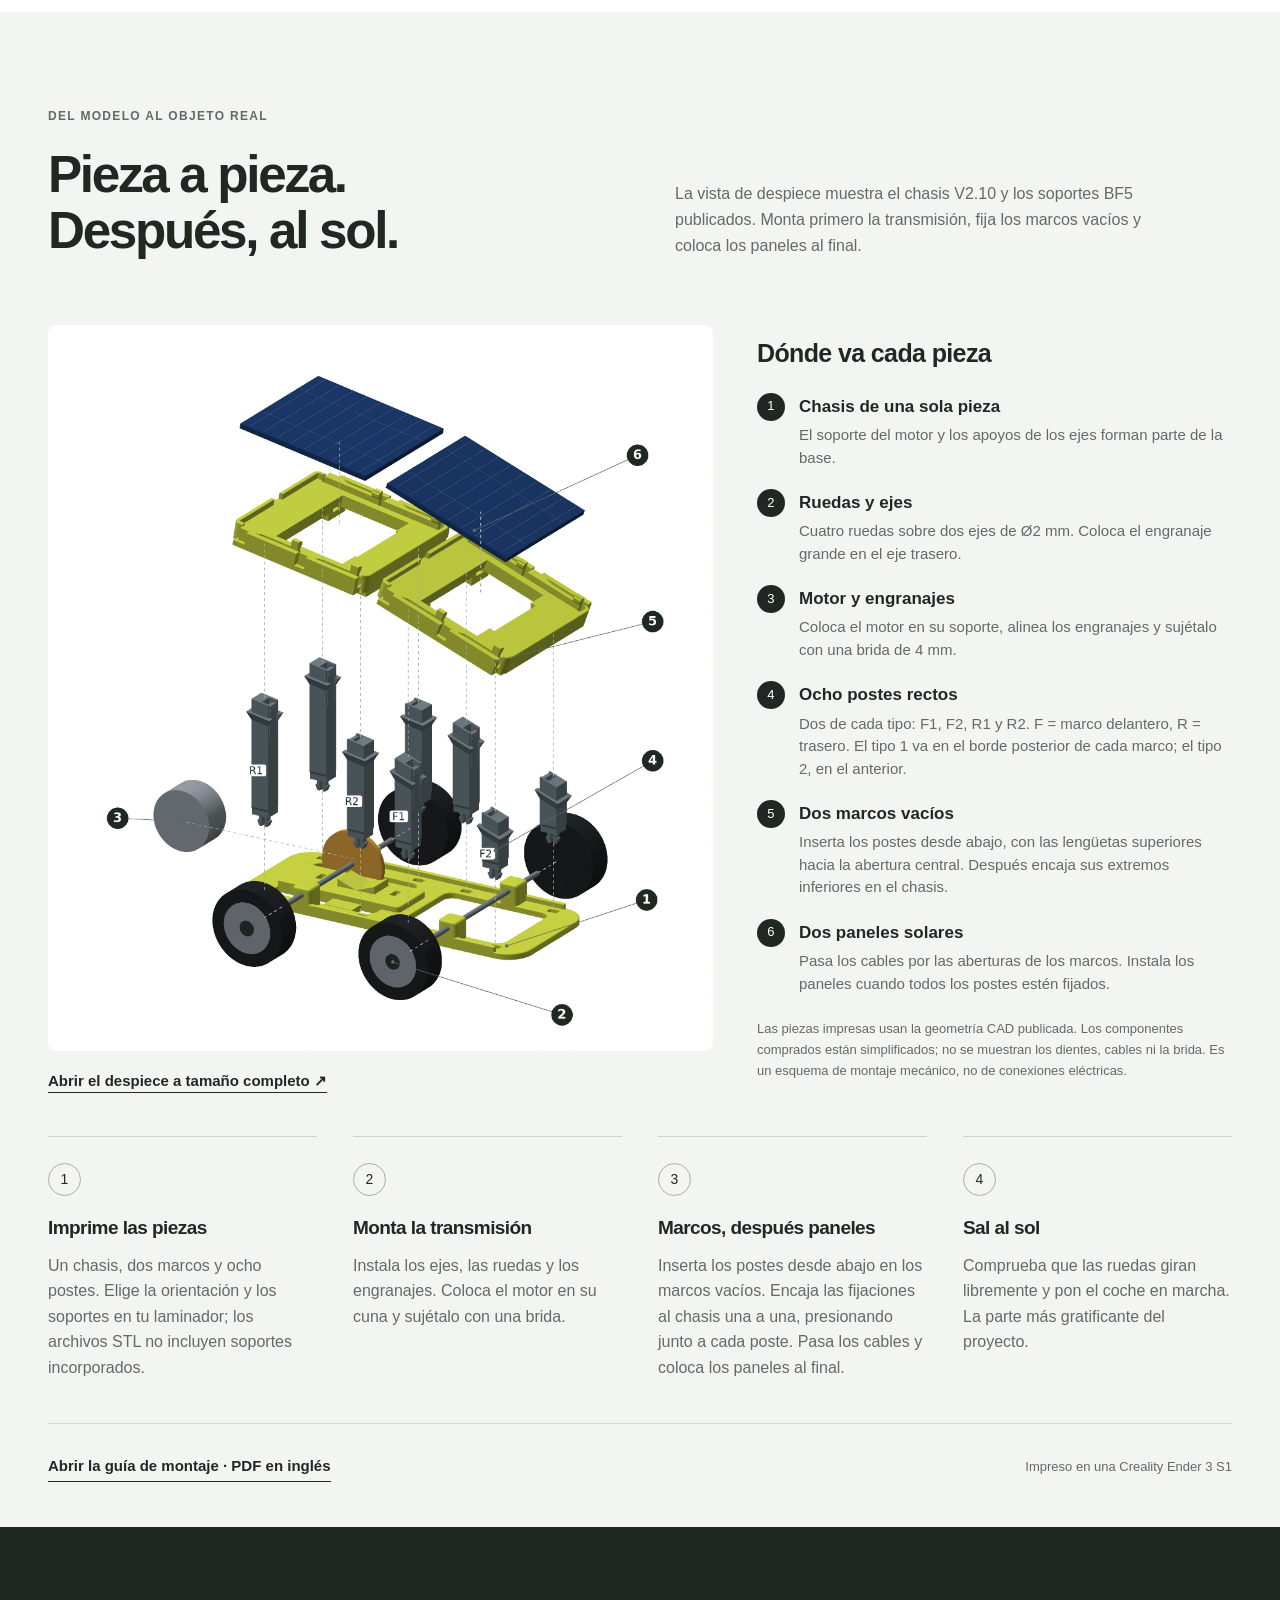
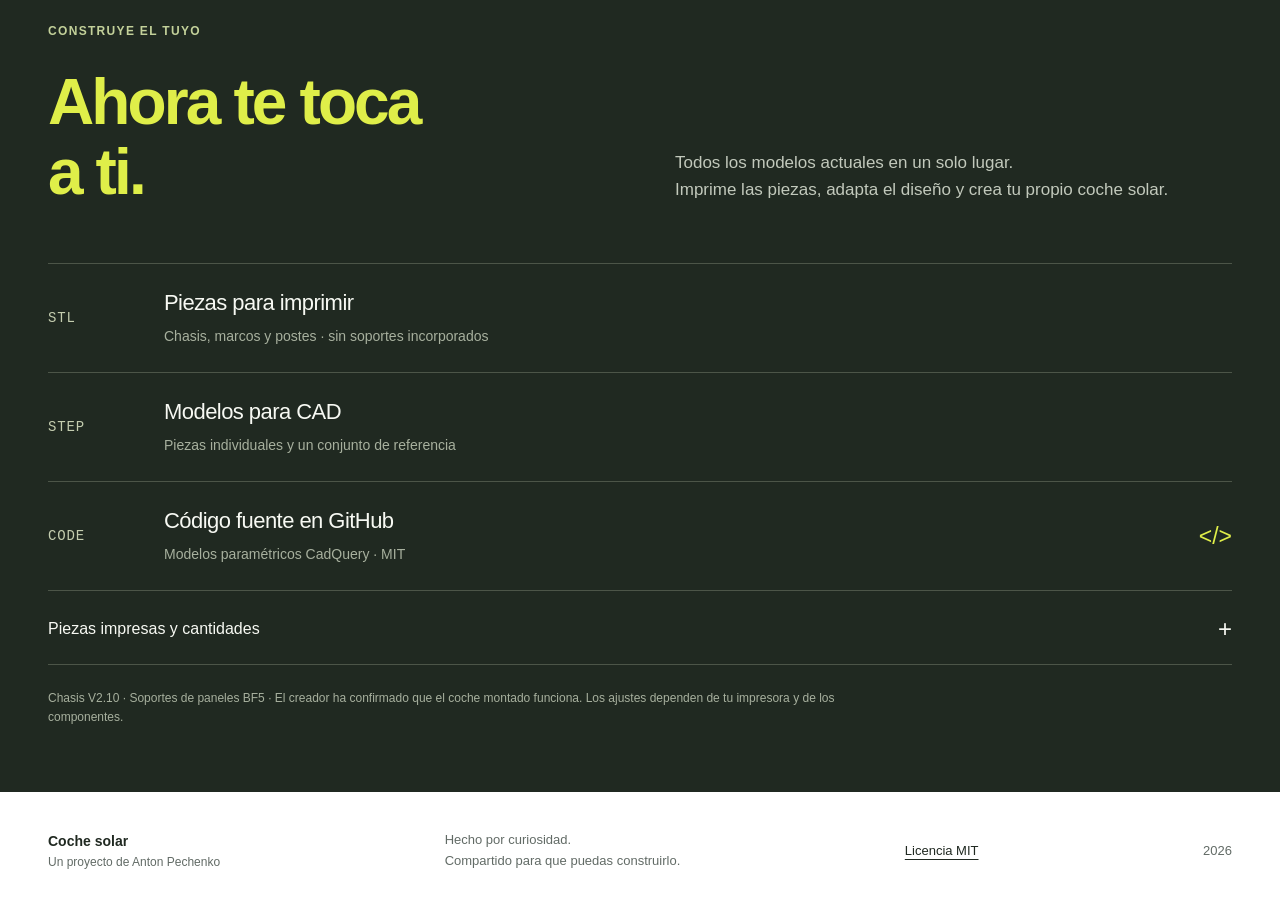
==== commit 4f788f88: "Add AliExpress motor and axle gear options with fit notes" ====
--- a/site/es/index.html
+++ b/site/es/index.html
@@ -79,7 +79,12 @@
     <article><p class="component-count">Se necesitan 4 ruedas + 2 ejes</p><h4>GUDYIR · Ø30 × 10 mm</h4><p>Ruedas anunciadas de Ø30 × 10 mm para ejes de 2 mm. El paquete contiene 8 ruedas y 4 ejes de acero de Ø2 × 100 mm. Usa cuatro ruedas y dos ejes, recortados a la longitud adecuada para el coche.</p><a class="text-link" href="https://www.temu.com/goods.html?goods_id=601102406768026" target="_blank" rel="noopener noreferrer">Ruedas y ejes en Temu ↗</a></article>
     <article><p class="component-count">Se necesitan 2 paneles · paquete de 5</p><h4>ALLMEJORES · 55 × 55 mm · 2 V</h4><p>Paneles anunciados de 55 × 55 mm, 2 V, con cables. No se indica el grosor; nuestros marcos requieren 2 mm. Confirma el grosor, el borde sin células y la compatibilidad con el motor. Vendedor: MSL Solar Company Store.</p><a class="text-link" href="https://www.aliexpress.com/item/1005012060244981.html" target="_blank" rel="noopener noreferrer">Paneles en AliExpress ↗</a></article>
   </div>
-  <p class="hardware-rest">También hacen falta dos ejes de Ø2 mm, un par de engranajes compatibles, cables y una brida de 4 mm de ancho. Reutiliza los engranajes del kit: la distancia entre ejes probada es de 15,00 mm, con un piñón de motor de 10 dientes. No se registraron los dientes del engranaje grande ni las especificaciones eléctricas originales, por lo que aún no se ha validado una transmisión alternativa completa.</p>
+  <div class="alternatives-head gear-head"><h3>Engranajes del motor y del eje trasero</h3><p>Una pareja candidata de Pinion Parts Store en AliExpress: 10 y 50 dientes, ambos de módulo 0,5. Para engranajes rectos estándar, esto da una distancia nominal entre ejes de 15 mm y una reducción de 5:1, acorde con nuestro chasis. Esta pareja aún no se ha probado en el coche.</p></div>
+  <div class="component-grid gear-grid">
+    <article><p class="component-count">Se necesita 1 de cada tipo · paquete de 10</p><h4>Piñón del motor · 102A Long · 10 dientes</h4><p>Elige «10 Teeth» y «2mm Tight». El dibujo del vendedor indica Ø5,97 mm, 9,2 mm de largo y un orificio de 1,96 mm para ajuste a presión en un eje de 2 mm. Confirma el diámetro del eje del motor de sustitución y alinea los dientes con el engranaje del eje trasero.</p><a class="text-link" href="https://www.aliexpress.com/item/32963402664.html" target="_blank" rel="noopener noreferrer">Piñón del motor en AliExpress</a></article>
+    <article><p class="component-count">Se necesita 1 de cada tipo · paquete de 10</p><h4>Engranaje del eje trasero · 502A · 50 dientes</h4><p>Elige «50 Teeth» y «2mm Tight». El dibujo del vendedor indica Ø26 mm, 1,6 mm de ancho de dentado, 4,4 mm de ancho total y un orificio de 1,95 mm para ajuste a presión en el eje de 2 mm. Comprueba la holgura del cubo y la alineación de los dientes.</p><a class="text-link" href="https://www.aliexpress.com/item/32967309928.html" target="_blank" rel="noopener noreferrer">Engranaje del eje en AliExpress</a></article>
+  </div>
+  <p class="hardware-rest">La pareja se ha seleccionado por sus dimensiones nominales, sin una prueba física de montaje. El vendedor no especifica un ángulo de presión válido; comprueba que los perfiles sean compatibles, el agarre en los ejes y el giro libre. El número de dientes del engranaje grande original sigue sin confirmarse. Los engranajes del kit original son la opción probada. También hacen falta cables y una brida de 4 mm de ancho.</p>
 </section>
 <section class="journey" id="build" aria-labelledby="build-title"><div class="wrap">
   <div class="journey-head"><div><p class="eyebrow">Del modelo al objeto real</p><h2 id="build-title">Pieza a pieza.<br>Después, al sol.</h2></div><p>La vista de despiece muestra el chasis V2.10 y los soportes BF5 publicados. Monta primero la transmisión, fija los marcos vacíos y coloca los paneles al final.</p></div>
--- a/site/solar-car-assets/style.css
+++ b/site/solar-car-assets/style.css
@@ -36,6 +36,7 @@
 .alternatives-head{max-width:820px;margin-top:48px}.alternatives-head h3,.assembly-key h3{font-size:25px;line-height:1.25;letter-spacing:-.025em;margin-bottom:14px}.alternatives-head p{font-size:16px;color:var(--muted)}
 .component-grid{display:grid;grid-template-columns:repeat(3,minmax(0,1fr));gap:28px;margin-top:28px}.component-grid article{border-top:1px solid var(--line);padding-top:21px;display:flex;align-items:flex-start;flex-direction:column}.component-count{font-size:13px!important;font-weight:700;color:var(--ink)!important;margin-bottom:14px}.component-grid h4{font-size:18px;line-height:1.35;margin:0 0 12px}.component-grid p{font-size:16px;color:var(--muted)}.component-grid .text-link{margin-top:auto}.hardware-rest{font-size:14px;color:var(--muted);border-top:1px solid var(--line);padding-top:22px;margin:32px 0 0;max-width:1000px}
 .assembly-layout{display:grid;grid-template-columns:minmax(0,1.4fr) minmax(0,1fr);gap:44px;align-items:center;margin-top:38px}.exploded-figure{margin:0;min-width:0}.exploded-figure img{width:100%;border-radius:8px}.exploded-figure figcaption{margin-top:16px}.assembly-key{min-width:0}.diagram-legend{list-style:none;counter-reset:legend;padding:0;margin:24px 0}.diagram-legend li{counter-increment:legend;position:relative;padding-left:42px;margin-bottom:20px}.diagram-legend li:before{content:counter(legend);position:absolute;top:0;left:0;display:grid;place-items:center;width:28px;height:28px;border-radius:50%;background:var(--ink);color:white;font-size:13px}.diagram-legend strong{font-size:17px}.diagram-legend p{font-size:15px;color:var(--muted);line-height:1.5;margin:4px 0 0}.diagram-note{font-size:13px;color:var(--muted);margin-bottom:0}
+.gear-head{margin-top:42px}.gear-grid{grid-template-columns:repeat(2,minmax(0,1fr))}
 @media(max-width:1000px){.donor-card{gap:28px}.donor-copy h3{font-size:27px}.assembly-layout{gap:26px}.component-grid{gap:20px}}
 @media(max-width:760px){.donor-card{grid-template-columns:1fr;padding:18px;gap:22px}.donor-card figure{max-width:460px;margin:auto}.donor-copy h3{font-size:27px}.component-grid{grid-template-columns:1fr;gap:28px}.assembly-layout{grid-template-columns:1fr;gap:32px}.diagram-legend{display:grid;grid-template-columns:1fr 1fr;gap:24px 20px}.diagram-legend li{margin:0}.assembly-key h3{font-size:25px}}
 @media(max-width:430px){.diagram-legend{grid-template-columns:1fr}}
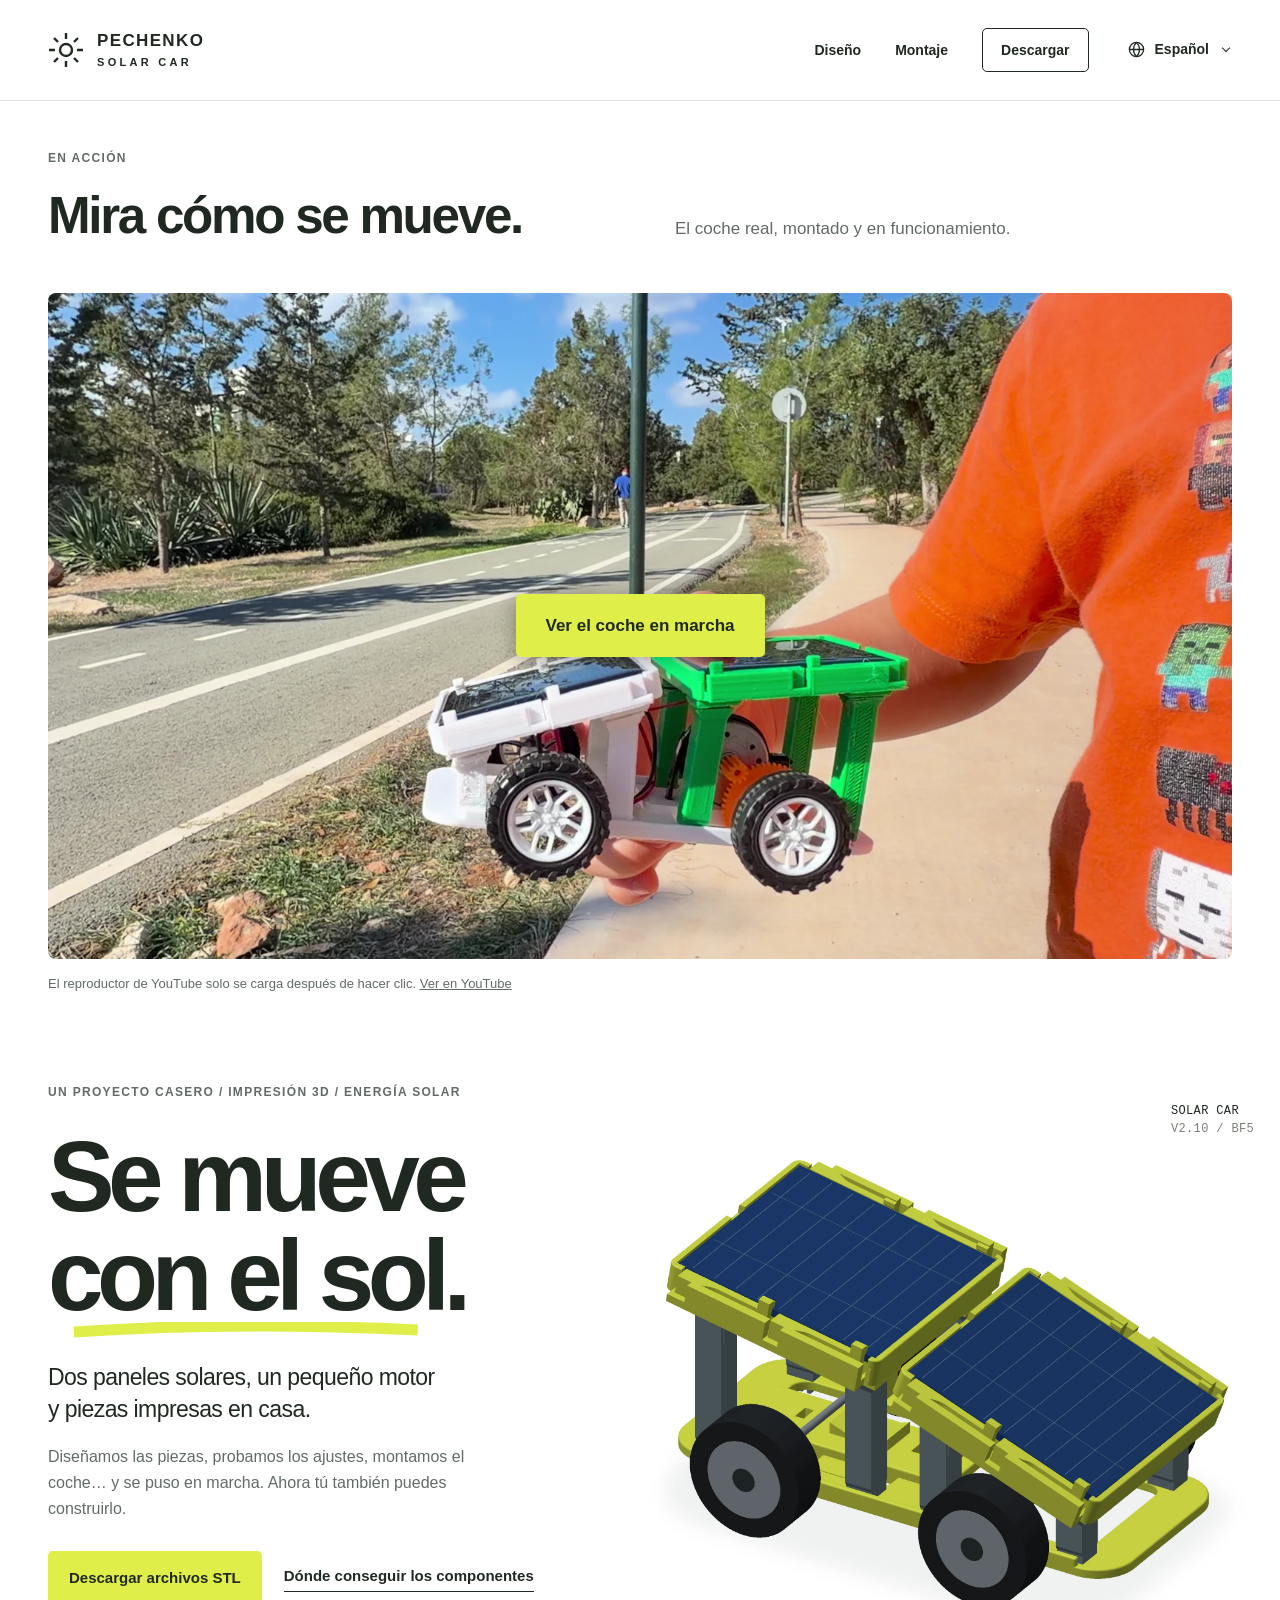
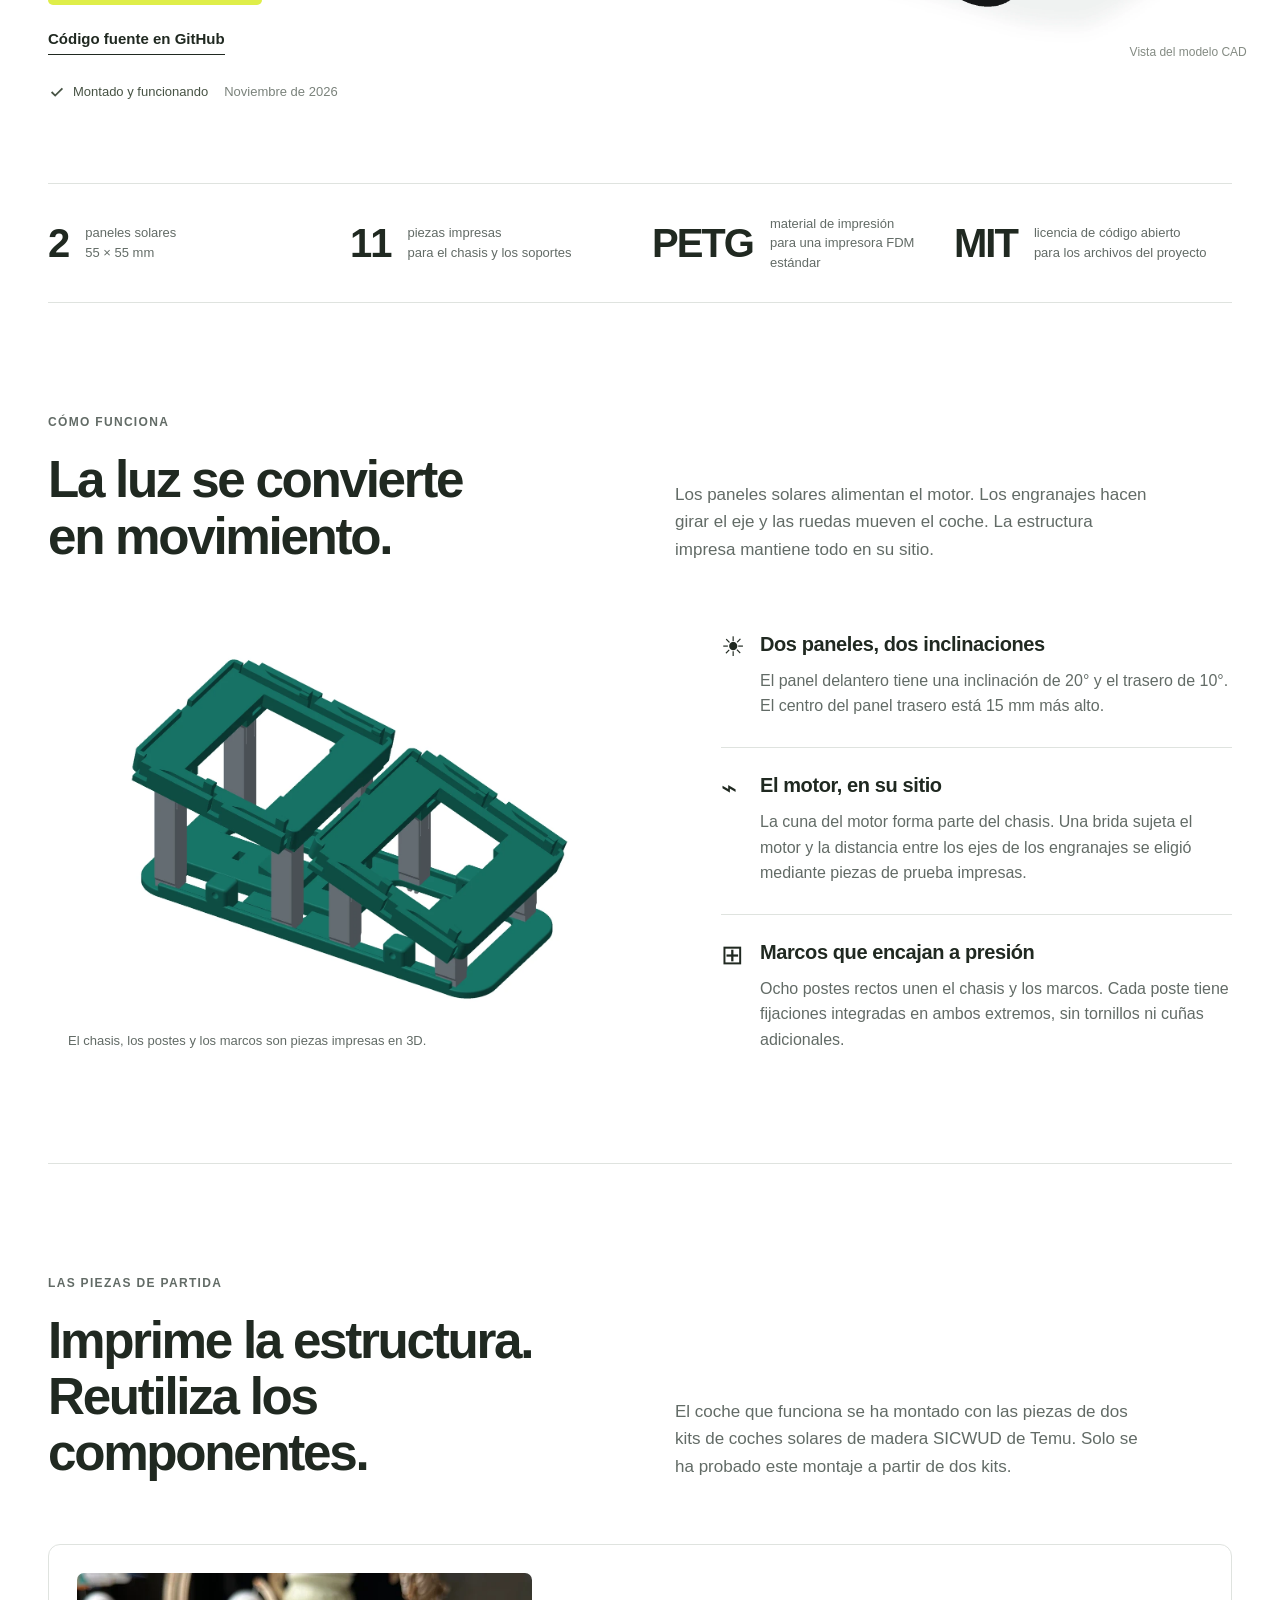
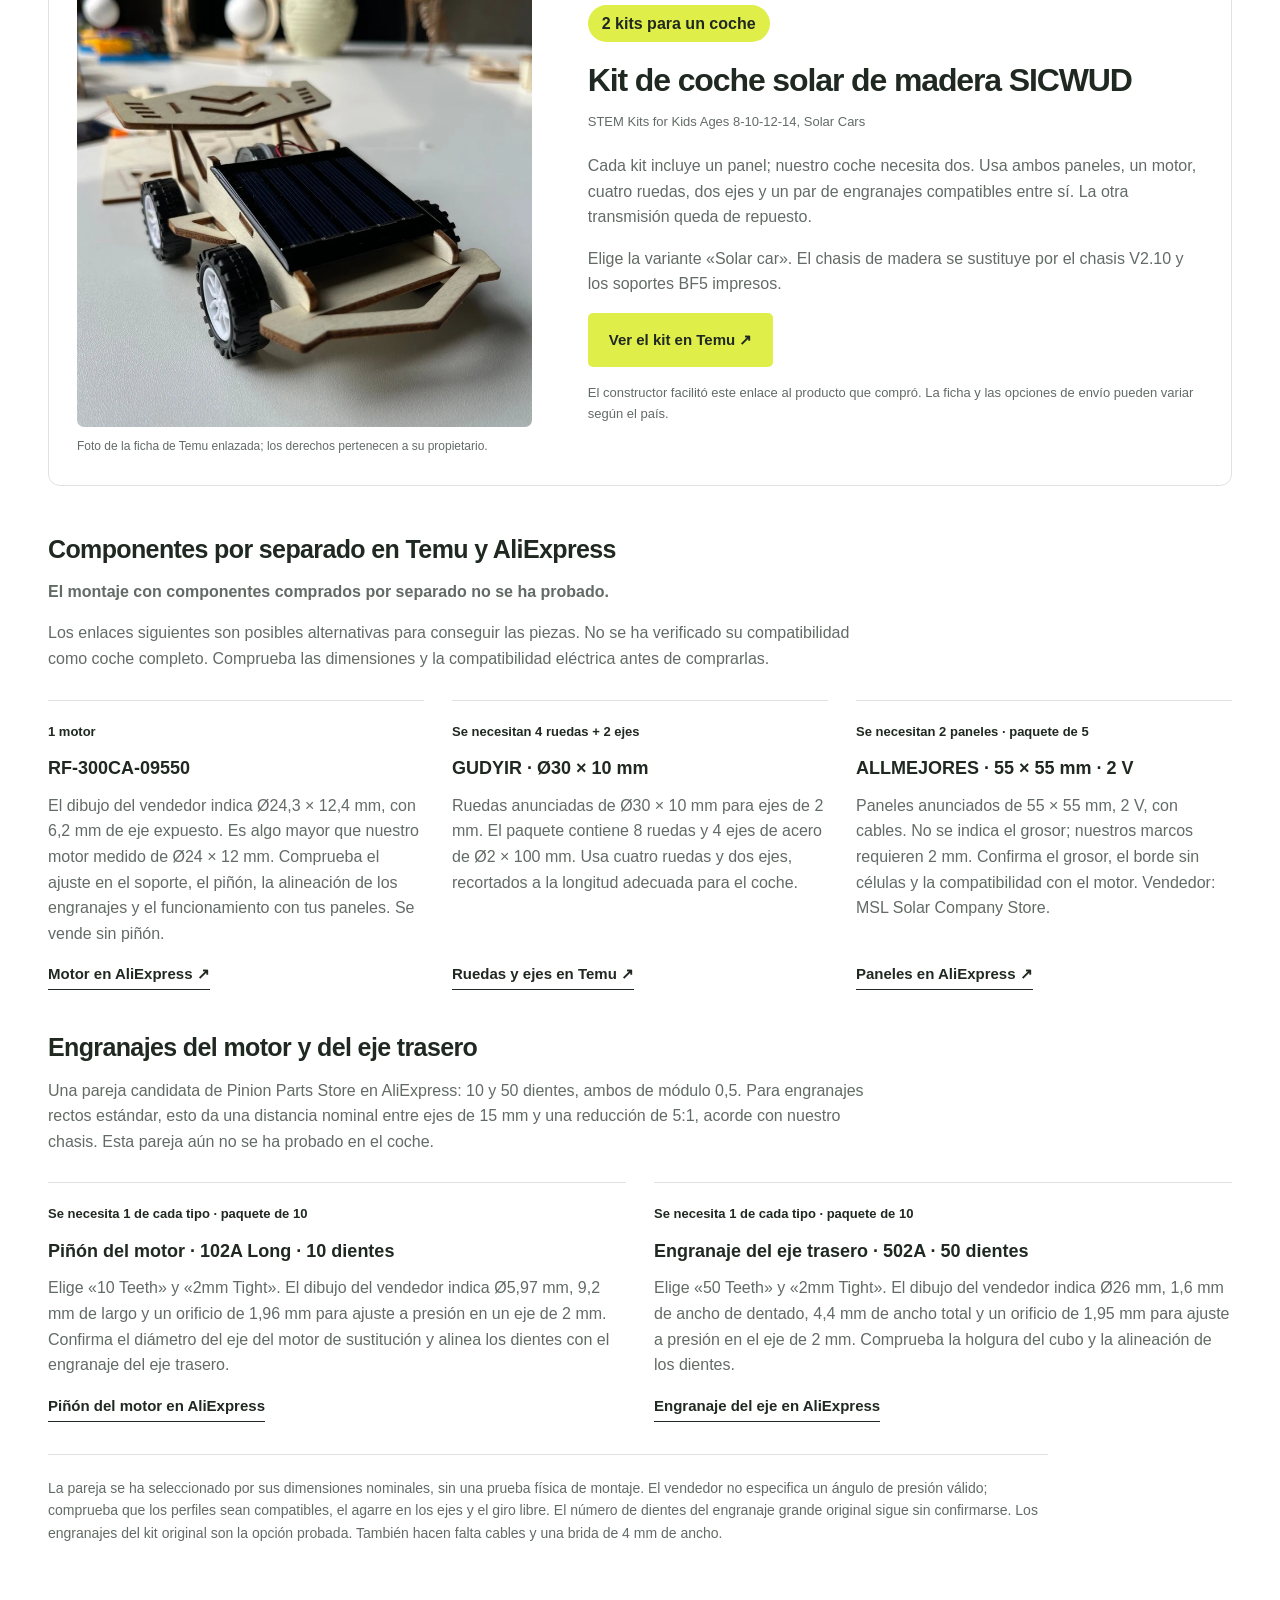
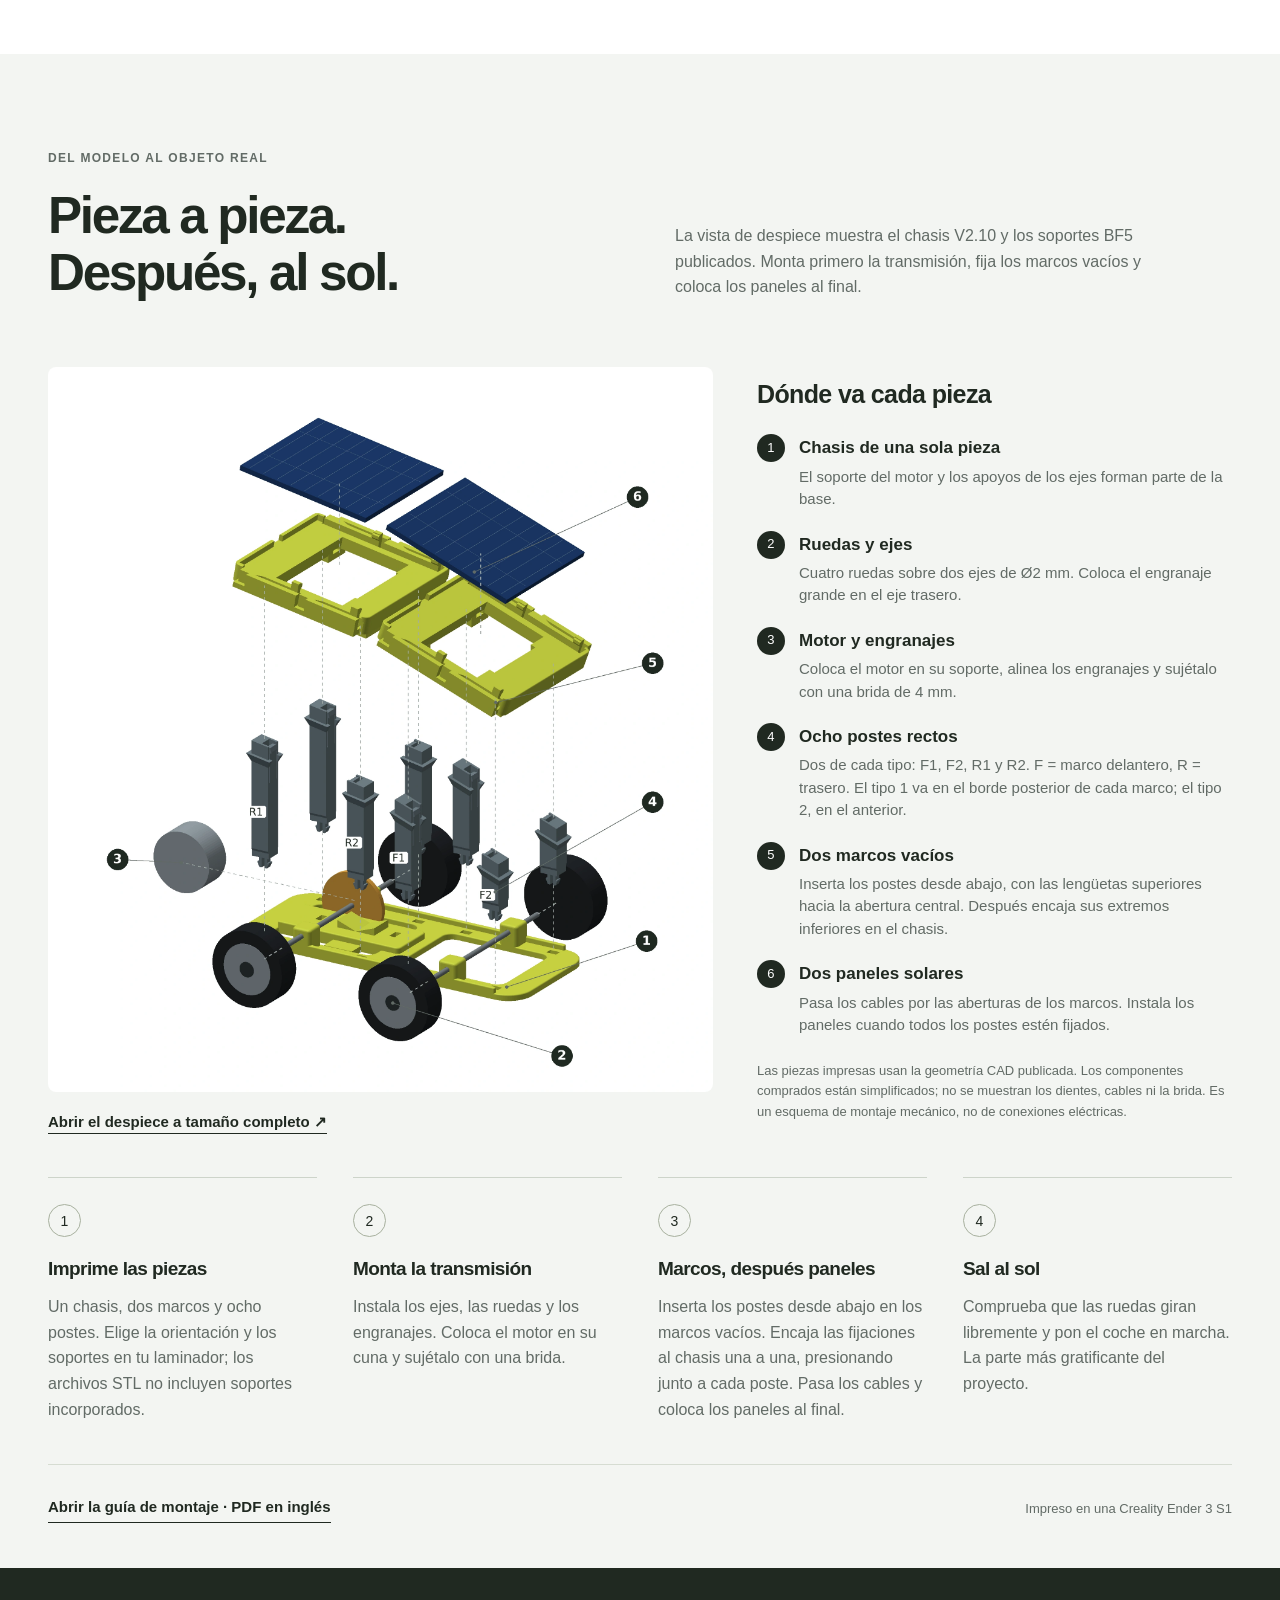
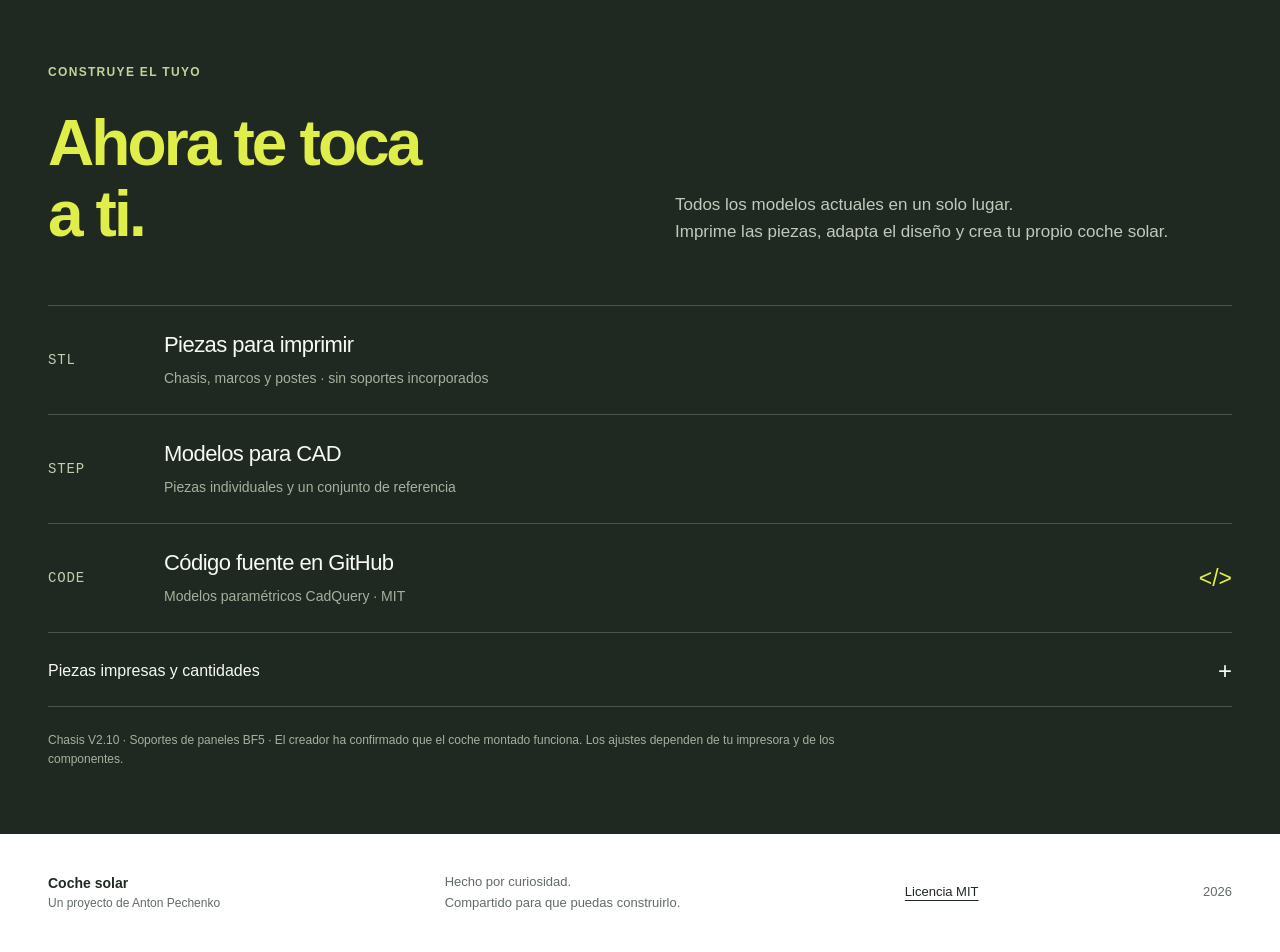
==== commit d66612d9: "Clarify that only the two-kit car build has been tested" ====
--- a/site/es/index.html
+++ b/site/es/index.html
@@ -68,12 +68,12 @@
   </div>
 </section>
 <section class="section wrap hardware" id="hardware" aria-labelledby="hardware-title">
-  <div class="section-head"><p class="eyebrow">Las piezas de partida</p><h2 id="hardware-title">Imprime la estructura.<br>Reutiliza los componentes.</h2><p>Las ruedas, el motor, los engranajes y los paneles proceden de kits de coches solares de madera. Este es el kit utilizado en el proyecto.</p></div>
+  <div class="section-head"><p class="eyebrow">Las piezas de partida</p><h2 id="hardware-title">Imprime la estructura.<br>Reutiliza los componentes.</h2><p>El coche que funciona se ha montado con las piezas de dos kits de coches solares de madera SICWUD de Temu. Solo se ha probado este montaje a partir de dos kits.</p></div>
   <article class="donor-card">
     <figure><a href="https://www.temu.com/goods.html?goods_id=606027684660893&amp;sku_id=93361448944809" target="_blank" rel="noopener noreferrer"><img src="../solar-car-assets/donor-kit.webp" width="800" height="800" loading="lazy" alt="Foto del kit de coche solar de madera SICWUD, con un panel, motor y cuatro ruedas"></a><figcaption>Foto de la ficha de Temu enlazada; los derechos pertenecen a su propietario.</figcaption></figure>
     <div class="donor-copy"><p class="quantity-badge">2 kits para un coche</p><h3>Kit de coche solar de madera SICWUD</h3><p class="listing-name">STEM Kits for Kids Ages 8-10-12-14, Solar Cars</p><p>Cada kit incluye un panel; nuestro coche necesita dos. Usa ambos paneles, un motor, cuatro ruedas, dos ejes y un par de engranajes compatibles entre sí. La otra transmisión queda de repuesto.</p><p>Elige la variante «Solar car». El chasis de madera se sustituye por el chasis V2.10 y los soportes BF5 impresos.</p><a class="button primary" href="https://www.temu.com/goods.html?goods_id=606027684660893&amp;sku_id=93361448944809" target="_blank" rel="noopener noreferrer">Ver el kit en Temu ↗</a><p class="kit-note">El constructor facilitó este enlace al producto que compró. La ficha y las opciones de envío pueden variar según el país.</p></div>
   </article>
-  <div class="alternatives-head"><h3>Componentes por separado en Temu y AliExpress</h3><p>Enlaces directos a posibles componentes alternativos. Estas piezas no se han probado en este coche. Antes de comprarlas, comprueba las dimensiones y la compatibilidad eléctrica indicadas abajo.</p></div>
+  <div class="alternatives-head"><h3>Componentes por separado en Temu y AliExpress</h3><p><strong>El montaje con componentes comprados por separado no se ha probado.</strong></p><p>Los enlaces siguientes son posibles alternativas para conseguir las piezas. No se ha verificado su compatibilidad como coche completo. Comprueba las dimensiones y la compatibilidad eléctrica antes de comprarlas.</p></div>
   <div class="component-grid">
     <article><p class="component-count">1 motor</p><h4>RF-300CA-09550</h4><p>El dibujo del vendedor indica Ø24,3 × 12,4 mm, con 6,2 mm de eje expuesto. Es algo mayor que nuestro motor medido de Ø24 × 12 mm. Comprueba el ajuste en el soporte, el piñón, la alineación de los engranajes y el funcionamiento con tus paneles. Se vende sin piñón.</p><a class="text-link" href="https://www.aliexpress.com/item/1005006061376932.html" target="_blank" rel="noopener noreferrer">Motor en AliExpress ↗</a></article>
     <article><p class="component-count">Se necesitan 4 ruedas + 2 ejes</p><h4>GUDYIR · Ø30 × 10 mm</h4><p>Ruedas anunciadas de Ø30 × 10 mm para ejes de 2 mm. El paquete contiene 8 ruedas y 4 ejes de acero de Ø2 × 100 mm. Usa cuatro ruedas y dos ejes, recortados a la longitud adecuada para el coche.</p><a class="text-link" href="https://www.temu.com/goods.html?goods_id=601102406768026" target="_blank" rel="noopener noreferrer">Ruedas y ejes en Temu ↗</a></article>
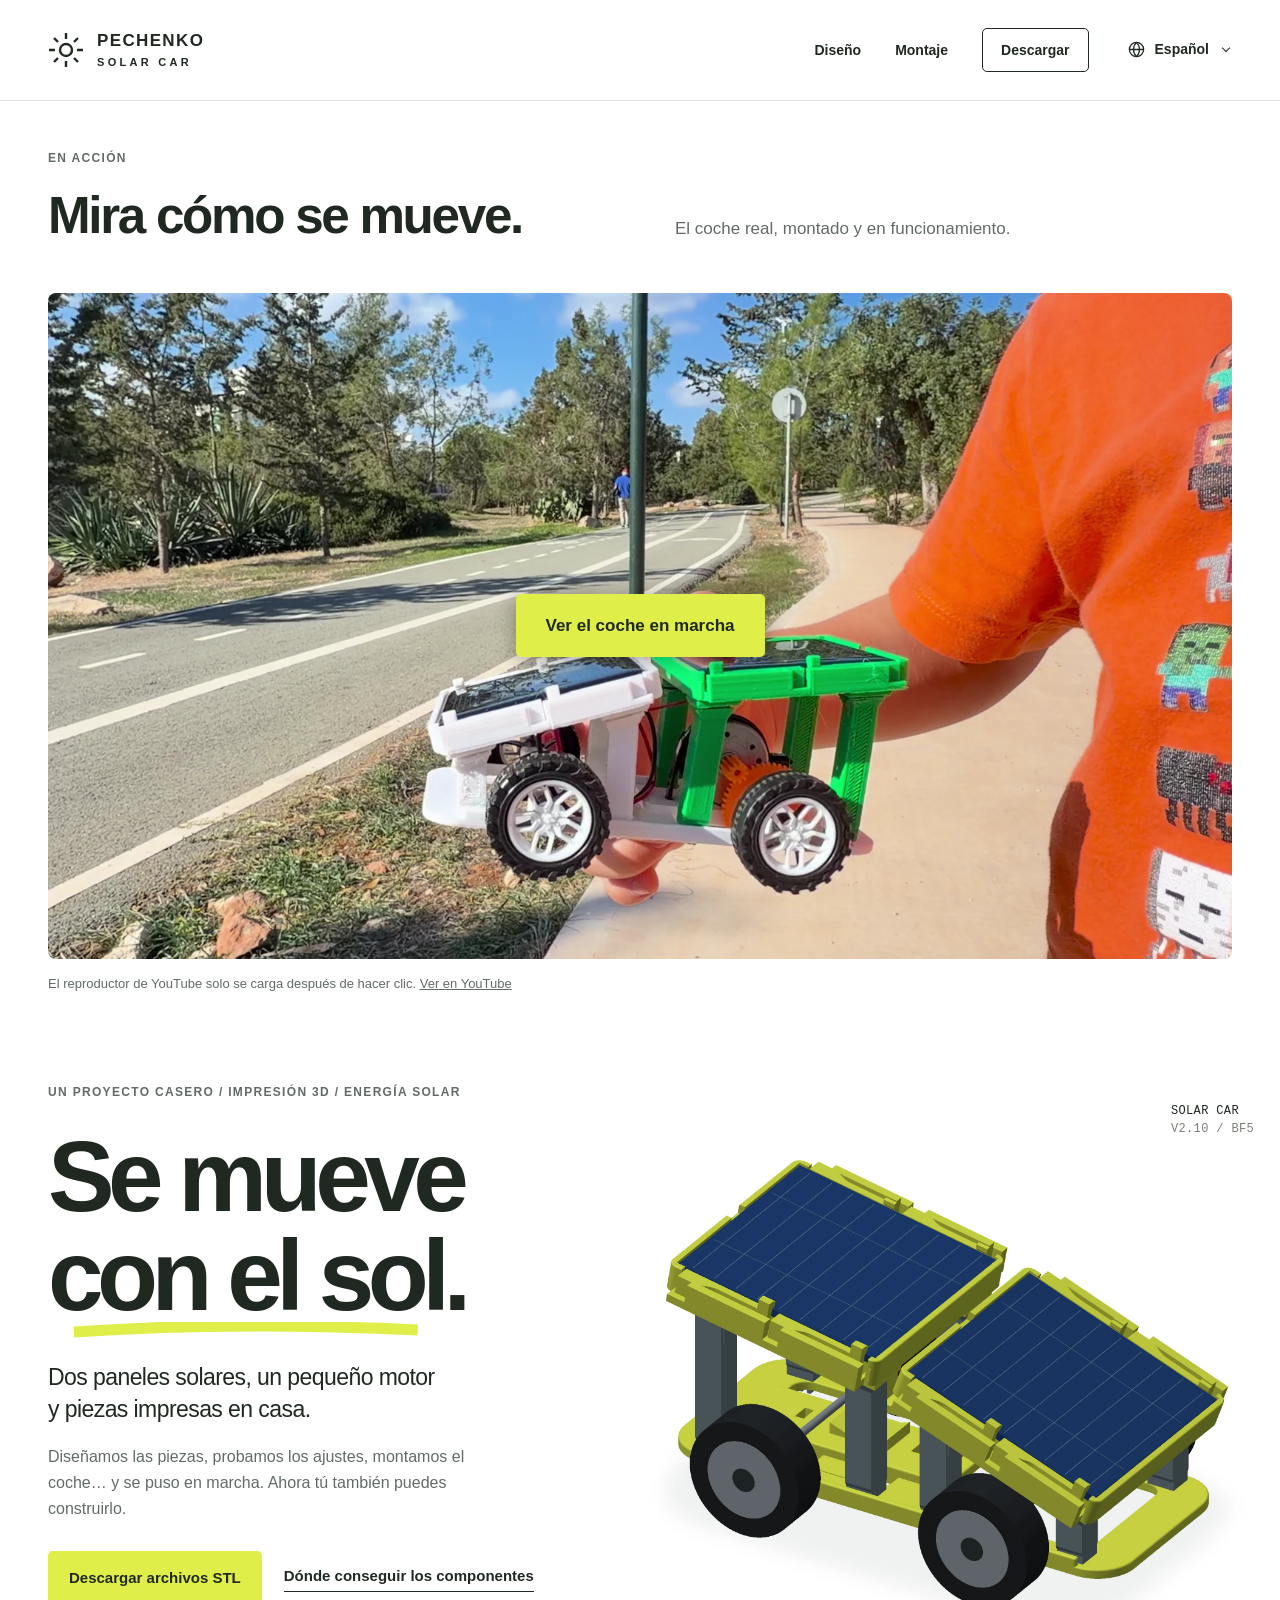
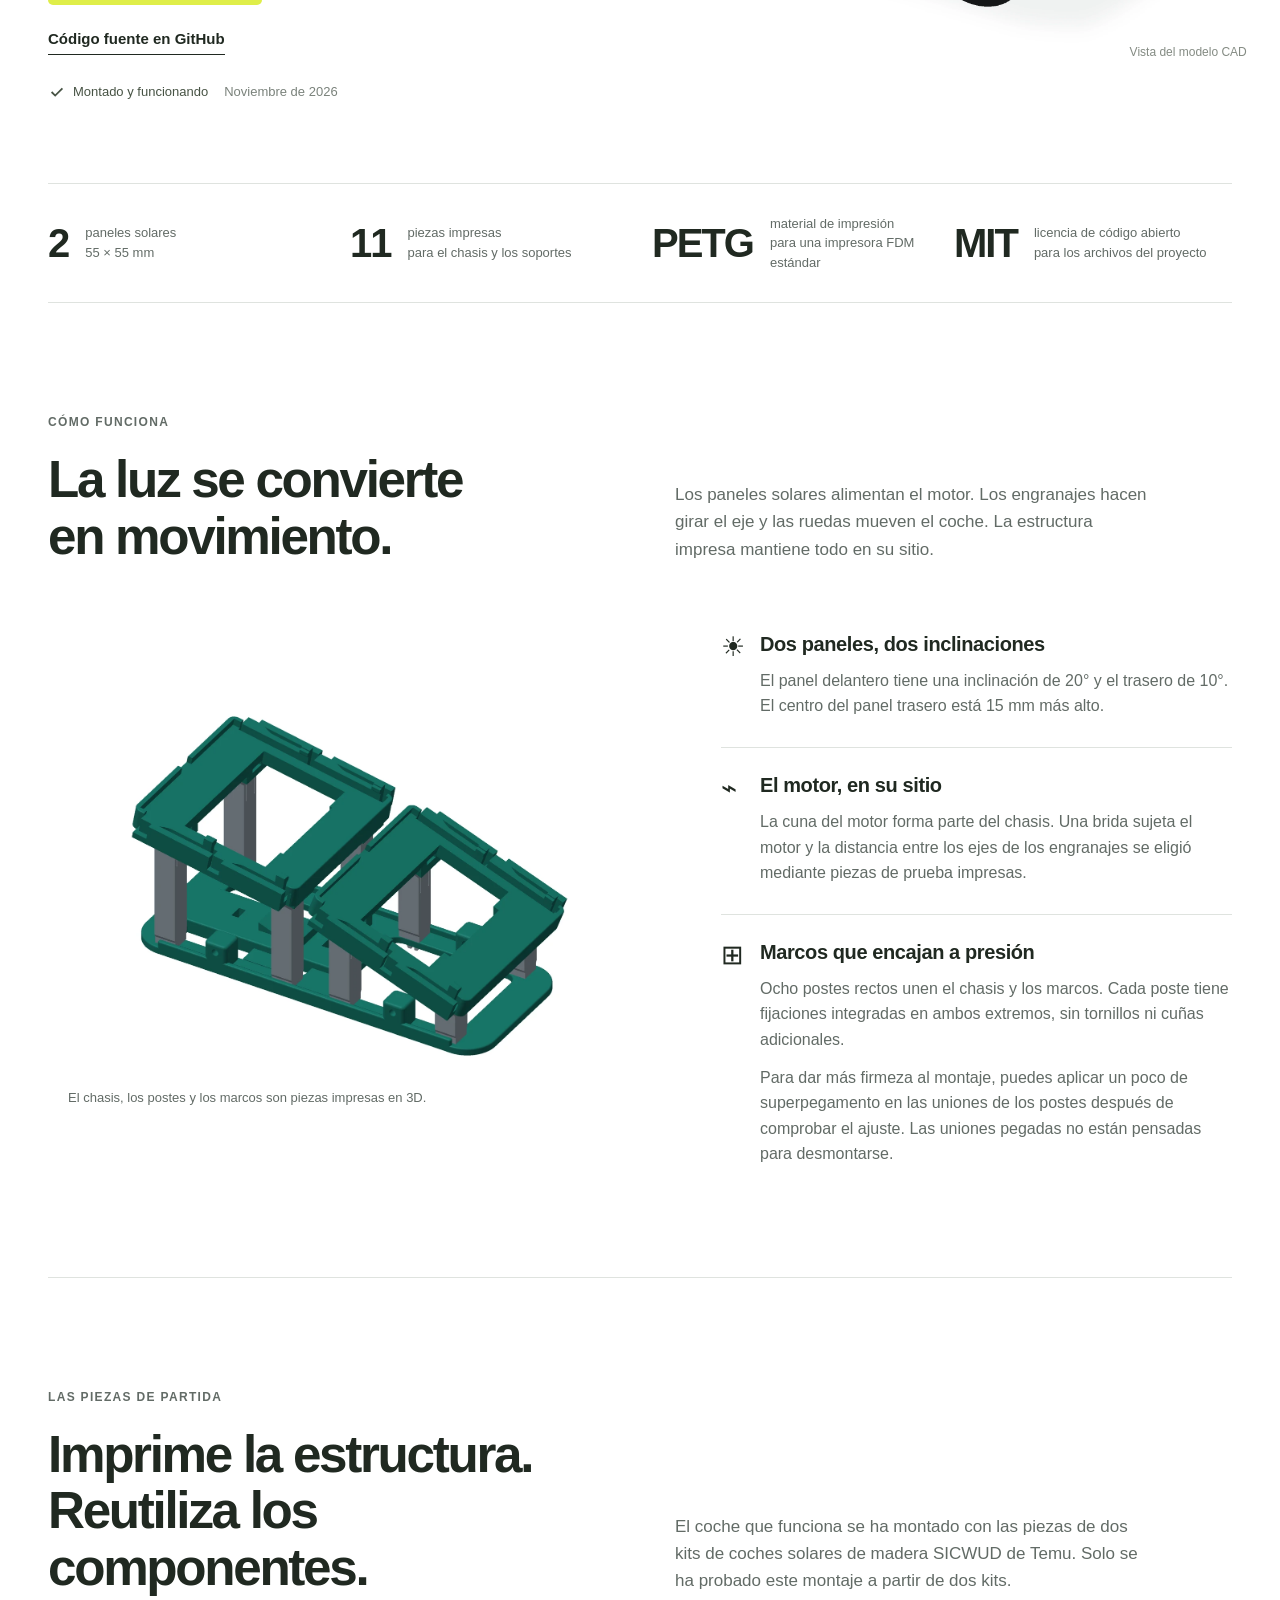
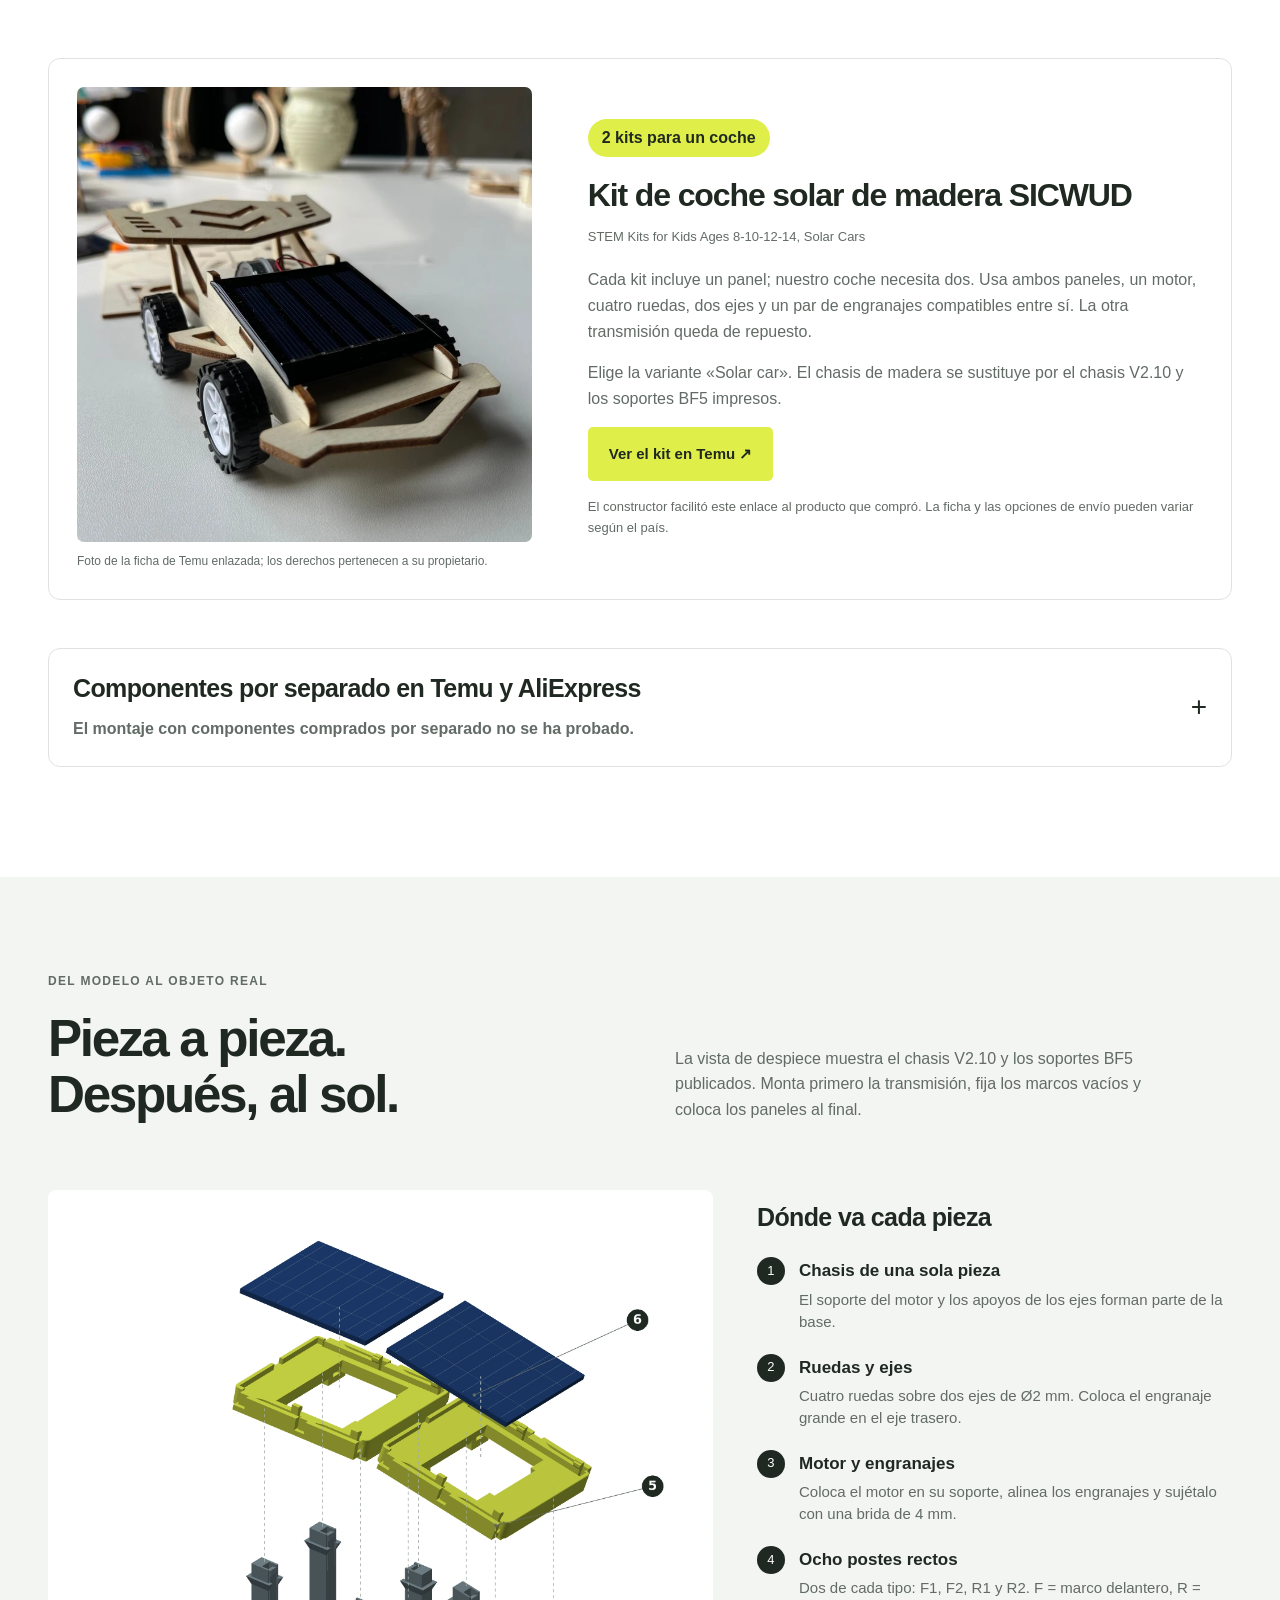
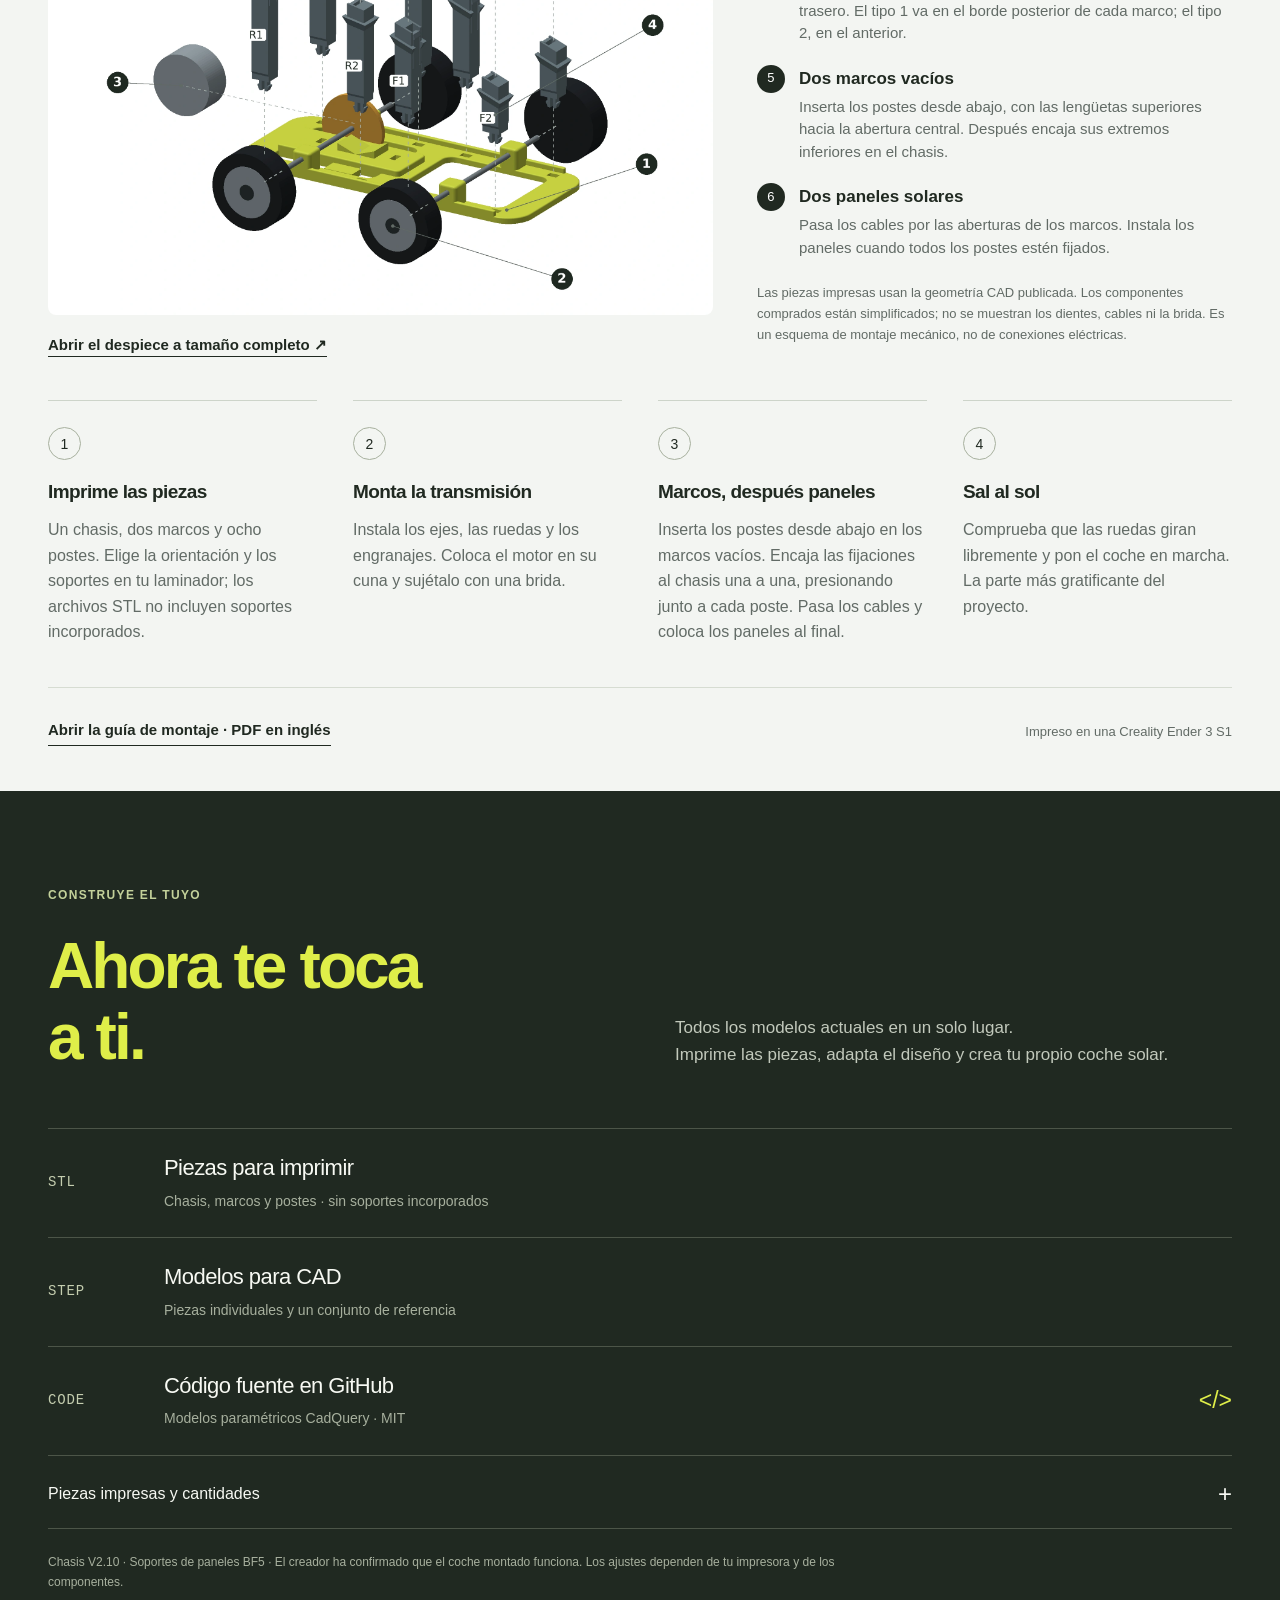
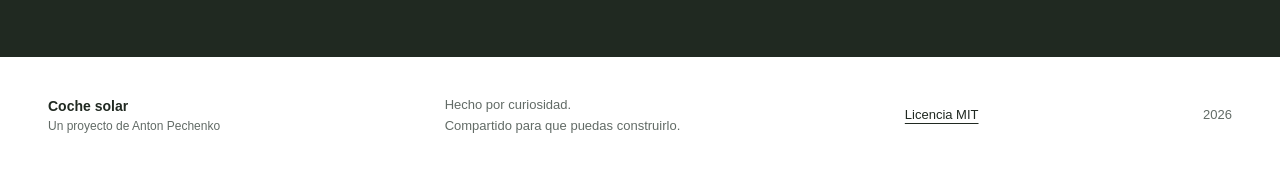
==== commit df382a8e: "Add optional superglue note and collapse separate hardware options" ====
--- a/site/es/index.html
+++ b/site/es/index.html
@@ -63,7 +63,7 @@
     <div class="design-notes">
       <article><span class="note-mark" aria-hidden="true">☀</span><h3>Dos paneles, dos inclinaciones</h3><p>El panel delantero tiene una inclinación de 20° y el trasero de 10°. El centro del panel trasero está 15 mm más alto.</p></article>
       <article><span class="note-mark" aria-hidden="true">⌁</span><h3>El motor, en su sitio</h3><p>La cuna del motor forma parte del chasis. Una brida sujeta el motor y la distancia entre los ejes de los engranajes se eligió mediante piezas de prueba impresas.</p></article>
-      <article><span class="note-mark" aria-hidden="true">⊞</span><h3>Marcos que encajan a presión</h3><p>Ocho postes rectos unen el chasis y los marcos. Cada poste tiene fijaciones integradas en ambos extremos, sin tornillos ni cuñas adicionales.</p></article>
+      <article><span class="note-mark" aria-hidden="true">⊞</span><h3>Marcos que encajan a presión</h3><p>Ocho postes rectos unen el chasis y los marcos. Cada poste tiene fijaciones integradas en ambos extremos, sin tornillos ni cuñas adicionales.</p><p>Para dar más firmeza al montaje, puedes aplicar un poco de superpegamento en las uniones de los postes después de comprobar el ajuste. Las uniones pegadas no están pensadas para desmontarse.</p></article>
     </div>
   </div>
 </section>
@@ -73,7 +73,10 @@
     <figure><a href="https://www.temu.com/goods.html?goods_id=606027684660893&amp;sku_id=93361448944809" target="_blank" rel="noopener noreferrer"><img src="../solar-car-assets/donor-kit.webp" width="800" height="800" loading="lazy" alt="Foto del kit de coche solar de madera SICWUD, con un panel, motor y cuatro ruedas"></a><figcaption>Foto de la ficha de Temu enlazada; los derechos pertenecen a su propietario.</figcaption></figure>
     <div class="donor-copy"><p class="quantity-badge">2 kits para un coche</p><h3>Kit de coche solar de madera SICWUD</h3><p class="listing-name">STEM Kits for Kids Ages 8-10-12-14, Solar Cars</p><p>Cada kit incluye un panel; nuestro coche necesita dos. Usa ambos paneles, un motor, cuatro ruedas, dos ejes y un par de engranajes compatibles entre sí. La otra transmisión queda de repuesto.</p><p>Elige la variante «Solar car». El chasis de madera se sustituye por el chasis V2.10 y los soportes BF5 impresos.</p><a class="button primary" href="https://www.temu.com/goods.html?goods_id=606027684660893&amp;sku_id=93361448944809" target="_blank" rel="noopener noreferrer">Ver el kit en Temu ↗</a><p class="kit-note">El constructor facilitó este enlace al producto que compró. La ficha y las opciones de envío pueden variar según el país.</p></div>
   </article>
-  <div class="alternatives-head"><h3>Componentes por separado en Temu y AliExpress</h3><p><strong>El montaje con componentes comprados por separado no se ha probado.</strong></p><p>Los enlaces siguientes son posibles alternativas para conseguir las piezas. No se ha verificado su compatibilidad como coche completo. Comprueba las dimensiones y la compatibilidad eléctrica antes de comprarlas.</p></div>
+  <details class="component-options">
+  <summary><span class="component-options-title">Componentes por separado en Temu y AliExpress</span><strong class="component-options-status">El montaje con componentes comprados por separado no se ha probado.</strong></summary>
+  <div class="component-options-content">
+  <div class="alternatives-head"><p>Los enlaces siguientes son posibles alternativas para conseguir las piezas. No se ha verificado su compatibilidad como coche completo. Comprueba las dimensiones y la compatibilidad eléctrica antes de comprarlas.</p></div>
   <div class="component-grid">
     <article><p class="component-count">1 motor</p><h4>RF-300CA-09550</h4><p>El dibujo del vendedor indica Ø24,3 × 12,4 mm, con 6,2 mm de eje expuesto. Es algo mayor que nuestro motor medido de Ø24 × 12 mm. Comprueba el ajuste en el soporte, el piñón, la alineación de los engranajes y el funcionamiento con tus paneles. Se vende sin piñón.</p><a class="text-link" href="https://www.aliexpress.com/item/1005006061376932.html" target="_blank" rel="noopener noreferrer">Motor en AliExpress ↗</a></article>
     <article><p class="component-count">Se necesitan 4 ruedas + 2 ejes</p><h4>GUDYIR · Ø30 × 10 mm</h4><p>Ruedas anunciadas de Ø30 × 10 mm para ejes de 2 mm. El paquete contiene 8 ruedas y 4 ejes de acero de Ø2 × 100 mm. Usa cuatro ruedas y dos ejes, recortados a la longitud adecuada para el coche.</p><a class="text-link" href="https://www.temu.com/goods.html?goods_id=601102406768026" target="_blank" rel="noopener noreferrer">Ruedas y ejes en Temu ↗</a></article>
@@ -85,6 +88,8 @@
     <article><p class="component-count">Se necesita 1 de cada tipo · paquete de 10</p><h4>Engranaje del eje trasero · 502A · 50 dientes</h4><p>Elige «50 Teeth» y «2mm Tight». El dibujo del vendedor indica Ø26 mm, 1,6 mm de ancho de dentado, 4,4 mm de ancho total y un orificio de 1,95 mm para ajuste a presión en el eje de 2 mm. Comprueba la holgura del cubo y la alineación de los dientes.</p><a class="text-link" href="https://www.aliexpress.com/item/32967309928.html" target="_blank" rel="noopener noreferrer">Engranaje del eje en AliExpress</a></article>
   </div>
   <p class="hardware-rest">La pareja se ha seleccionado por sus dimensiones nominales, sin una prueba física de montaje. El vendedor no especifica un ángulo de presión válido; comprueba que los perfiles sean compatibles, el agarre en los ejes y el giro libre. El número de dientes del engranaje grande original sigue sin confirmarse. Los engranajes del kit original son la opción probada. También hacen falta cables y una brida de 4 mm de ancho.</p>
+  </div>
+  </details>
 </section>
 <section class="journey" id="build" aria-labelledby="build-title"><div class="wrap">
   <div class="journey-head"><div><p class="eyebrow">Del modelo al objeto real</p><h2 id="build-title">Pieza a pieza.<br>Después, al sol.</h2></div><p>La vista de despiece muestra el chasis V2.10 y los soportes BF5 publicados. Monta primero la transmisión, fija los marcos vacíos y coloca los paneles al final.</p></div>
--- a/site/solar-car-assets/style.css
+++ b/site/solar-car-assets/style.css
@@ -37,6 +37,17 @@
 .component-grid{display:grid;grid-template-columns:repeat(3,minmax(0,1fr));gap:28px;margin-top:28px}.component-grid article{border-top:1px solid var(--line);padding-top:21px;display:flex;align-items:flex-start;flex-direction:column}.component-count{font-size:13px!important;font-weight:700;color:var(--ink)!important;margin-bottom:14px}.component-grid h4{font-size:18px;line-height:1.35;margin:0 0 12px}.component-grid p{font-size:16px;color:var(--muted)}.component-grid .text-link{margin-top:auto}.hardware-rest{font-size:14px;color:var(--muted);border-top:1px solid var(--line);padding-top:22px;margin:32px 0 0;max-width:1000px}
 .assembly-layout{display:grid;grid-template-columns:minmax(0,1.4fr) minmax(0,1fr);gap:44px;align-items:center;margin-top:38px}.exploded-figure{margin:0;min-width:0}.exploded-figure img{width:100%;border-radius:8px}.exploded-figure figcaption{margin-top:16px}.assembly-key{min-width:0}.diagram-legend{list-style:none;counter-reset:legend;padding:0;margin:24px 0}.diagram-legend li{counter-increment:legend;position:relative;padding-left:42px;margin-bottom:20px}.diagram-legend li:before{content:counter(legend);position:absolute;top:0;left:0;display:grid;place-items:center;width:28px;height:28px;border-radius:50%;background:var(--ink);color:white;font-size:13px}.diagram-legend strong{font-size:17px}.diagram-legend p{font-size:15px;color:var(--muted);line-height:1.5;margin:4px 0 0}.diagram-note{font-size:13px;color:var(--muted);margin-bottom:0}
 .gear-head{margin-top:42px}.gear-grid{grid-template-columns:repeat(2,minmax(0,1fr))}
+.design-notes p+p{margin-top:12px}
+.component-options{margin-top:48px;border:1px solid var(--line);border-radius:12px}
+.component-options>summary{display:grid;grid-template-columns:minmax(0,1fr) auto;gap:12px 24px;padding:24px;cursor:pointer;list-style:none}
+.component-options>summary::-webkit-details-marker{display:none}
+.component-options-title{font-size:25px;font-weight:700;line-height:1.25;letter-spacing:-.025em}
+.component-options-status{grid-column:1;font-size:16px;line-height:1.6;color:var(--muted)}
+.component-options>summary:after{content:'+';grid-column:2;grid-row:1/3;align-self:center;font-size:28px;line-height:1}
+.component-options[open]>summary{border-bottom:1px solid var(--line)}
+.component-options[open]>summary:after{content:'−'}
+.component-options-content{padding:0 24px 24px}
+.component-options-content>.alternatives-head:first-child{margin-top:24px}
 @media(max-width:1000px){.donor-card{gap:28px}.donor-copy h3{font-size:27px}.assembly-layout{gap:26px}.component-grid{gap:20px}}
 @media(max-width:760px){.donor-card{grid-template-columns:1fr;padding:18px;gap:22px}.donor-card figure{max-width:460px;margin:auto}.donor-copy h3{font-size:27px}.component-grid{grid-template-columns:1fr;gap:28px}.assembly-layout{grid-template-columns:1fr;gap:32px}.diagram-legend{display:grid;grid-template-columns:1fr 1fr;gap:24px 20px}.diagram-legend li{margin:0}.assembly-key h3{font-size:25px}}
 @media(max-width:430px){.diagram-legend{grid-template-columns:1fr}}
